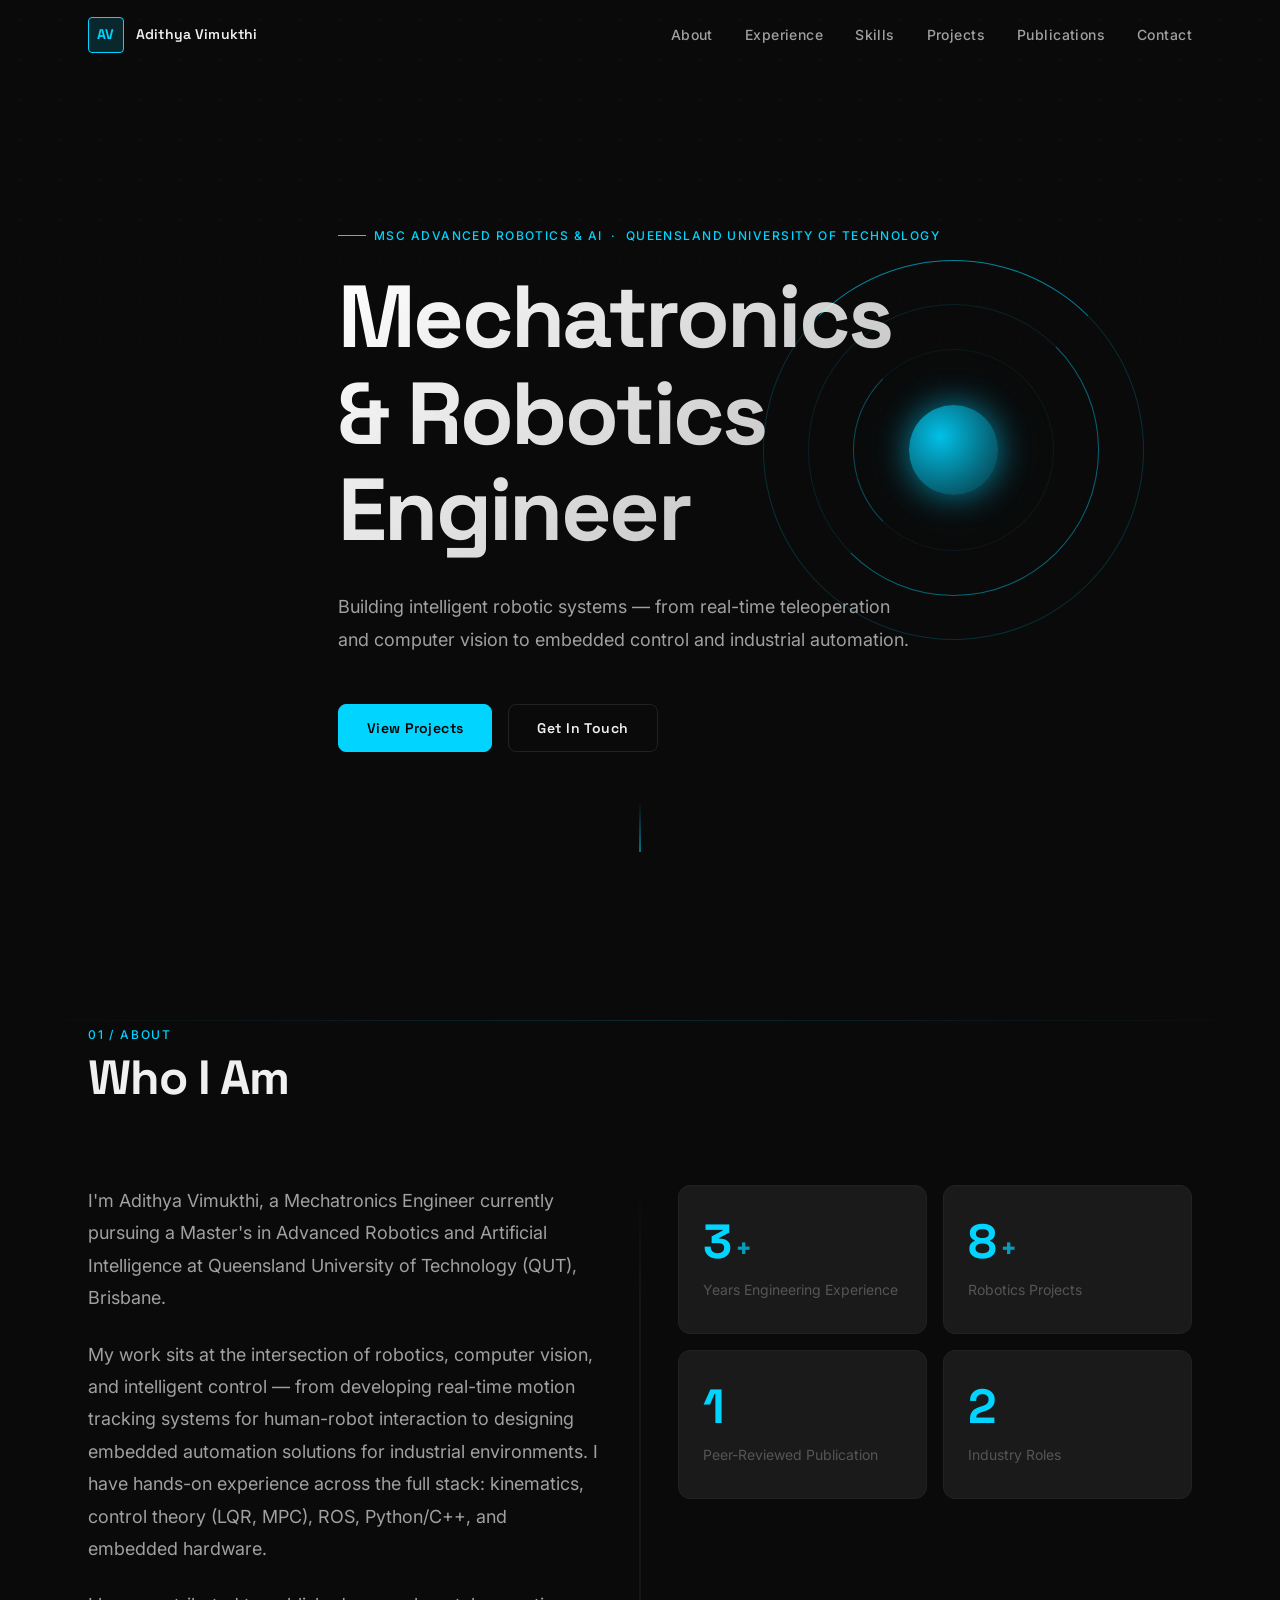
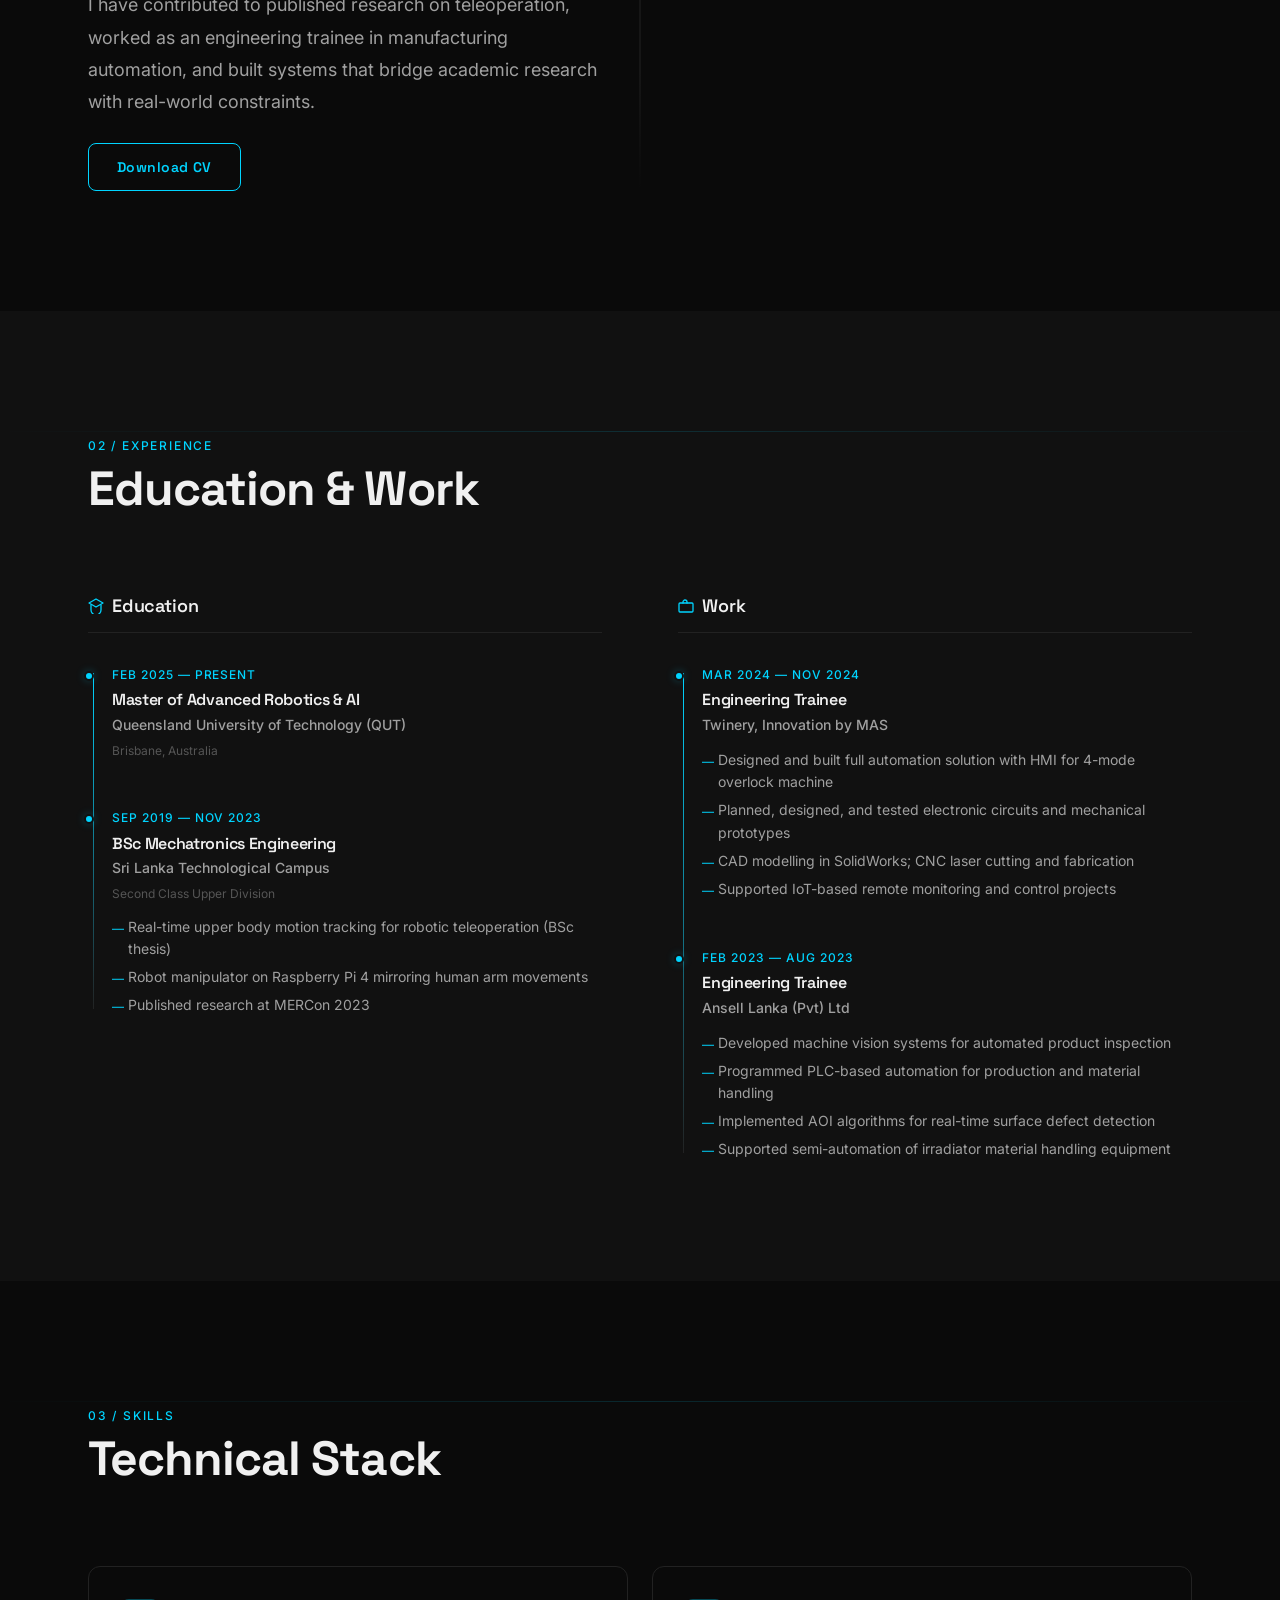
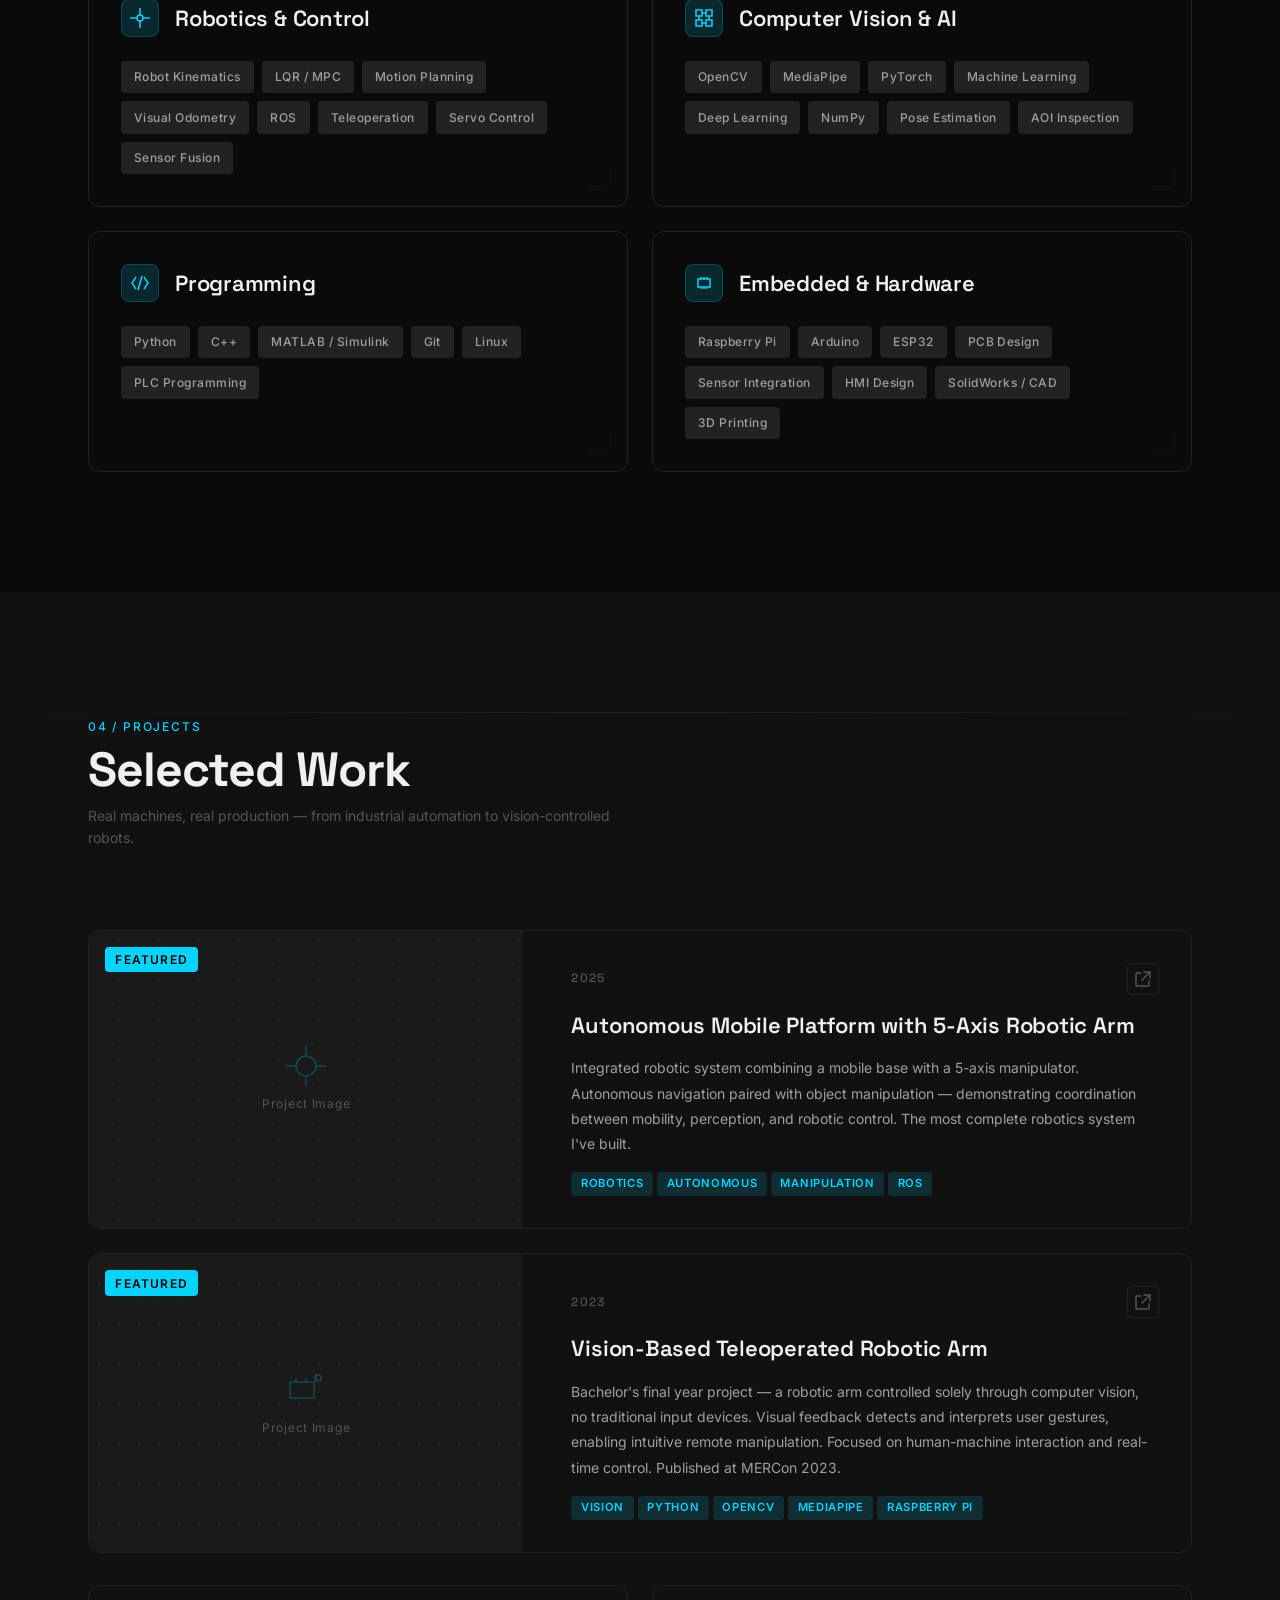
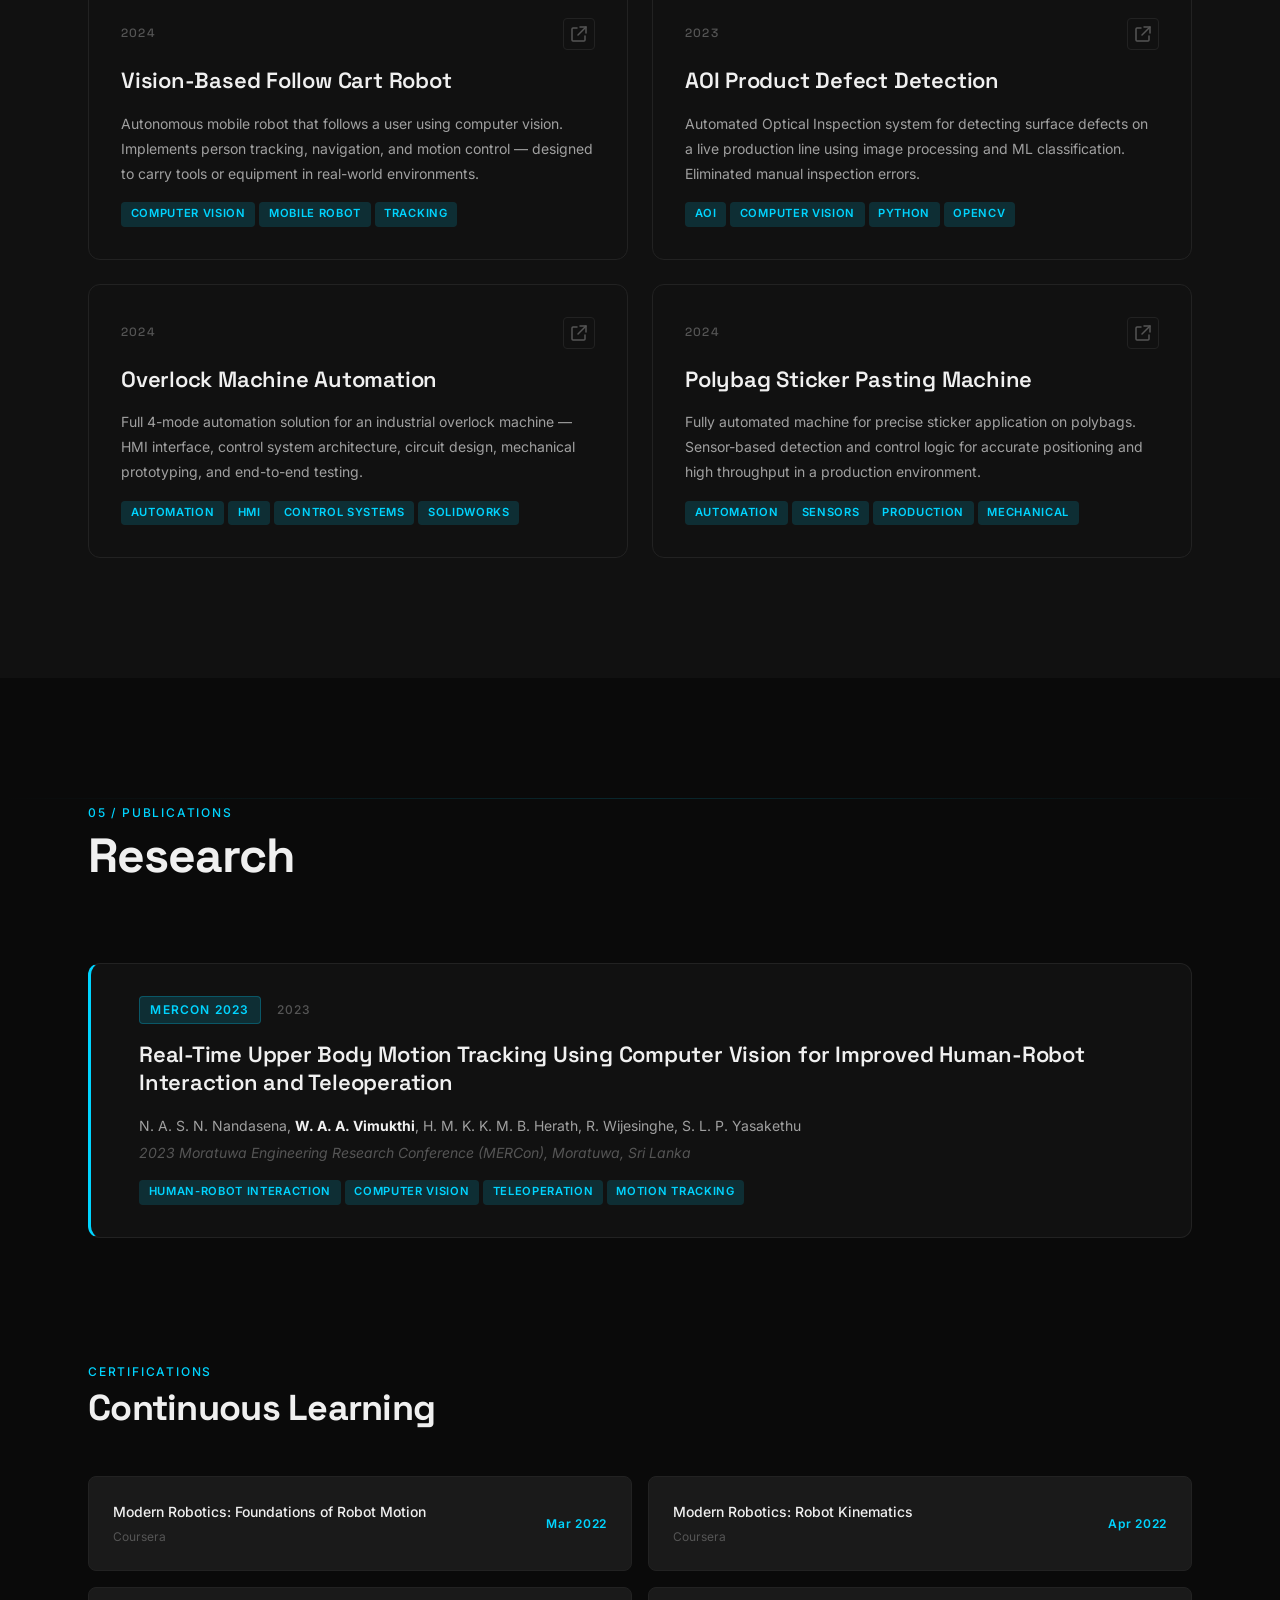
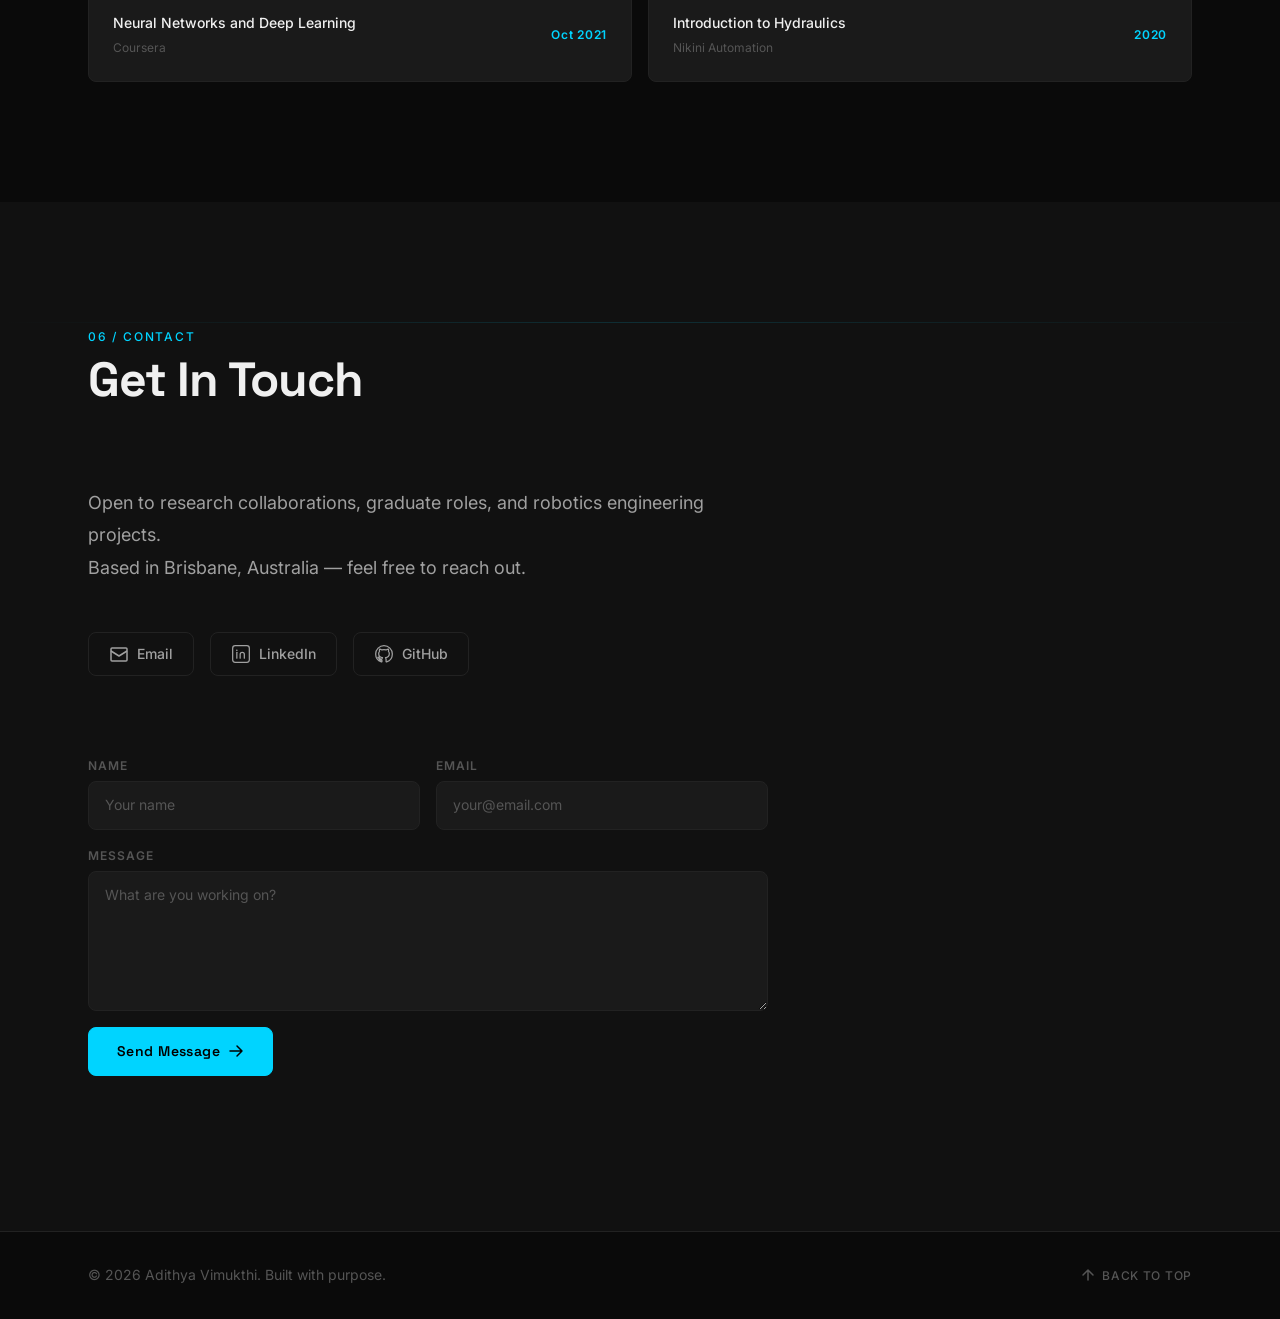
==== index.html @ c166c79a "Add files via upload" ====
<!DOCTYPE html>
<html lang="en">
<head>
  <meta charset="UTF-8" />
  <meta name="viewport" content="width=device-width, initial-scale=1.0" />
  <title>Adithya Vimukthi — Robotics & AI Engineer</title>
  <meta name="description" content="Adithya Vimukthi — Mechatronics Engineer and Master's student in Advanced Robotics & AI at QUT. Specialising in robot control, computer vision, and intelligent automation." />

  <link rel="preconnect" href="https://fonts.googleapis.com" />
  <link rel="preconnect" href="https://fonts.gstatic.com" crossorigin />
  <link href="https://fonts.googleapis.com/css2?family=Space+Grotesk:wght@300;400;500;600;700&family=Inter:wght@300;400;500;600&display=swap" rel="stylesheet" />

  <link rel="stylesheet" href="style.css" />
</head>
<body>

  <!-- ===================== NAVIGATION ===================== -->
  <nav class="nav" id="navbar" role="navigation" aria-label="Main navigation">
    <div class="nav__inner container">
      <a href="#hero" class="nav__logo" aria-label="Adithya Vimukthi — home">
        <span class="nav__logo-mark">AV</span>
        <span class="nav__logo-name">Adithya Vimukthi</span>
      </a>

      <ul class="nav__links" role="list">
        <li><a href="#about"        class="nav__link">About</a></li>
        <li><a href="#experience"   class="nav__link">Experience</a></li>
        <li><a href="#skills"       class="nav__link">Skills</a></li>
        <li><a href="#projects"     class="nav__link">Projects</a></li>
        <li><a href="#publications" class="nav__link">Publications</a></li>
        <li><a href="#contact"      class="nav__link">Contact</a></li>
      </ul>

      <button class="nav__hamburger" id="hamburger" aria-label="Toggle navigation menu" aria-expanded="false" aria-controls="mobile-menu">
        <span class="nav__hamburger-bar"></span>
        <span class="nav__hamburger-bar"></span>
        <span class="nav__hamburger-bar"></span>
      </button>
    </div>

    <div class="nav__mobile" id="mobile-menu" aria-hidden="true">
      <ul class="nav__mobile-links" role="list">
        <li><a href="#about"        class="nav__mobile-link" data-mobile-link>About</a></li>
        <li><a href="#experience"   class="nav__mobile-link" data-mobile-link>Experience</a></li>
        <li><a href="#skills"       class="nav__mobile-link" data-mobile-link>Skills</a></li>
        <li><a href="#projects"     class="nav__mobile-link" data-mobile-link>Projects</a></li>
        <li><a href="#publications" class="nav__mobile-link" data-mobile-link>Publications</a></li>
        <li><a href="#contact"      class="nav__mobile-link" data-mobile-link>Contact</a></li>
      </ul>
    </div>
  </nav>

  <!-- ===================== HERO ===================== -->
  <section class="hero" id="hero" aria-label="Introduction">
    <div class="hero__grid" aria-hidden="true"></div>

    <div class="hero__orb-wrapper" aria-hidden="true">
      <div class="hero__orb">
        <div class="hero__orb-ring hero__orb-ring--1"></div>
        <div class="hero__orb-ring hero__orb-ring--2"></div>
        <div class="hero__orb-ring hero__orb-ring--3"></div>
        <div class="hero__orb-core"></div>
      </div>
    </div>

    <div class="hero__content container">
      <p class="hero__eyebrow reveal">MSc Advanced Robotics &amp; AI &nbsp;·&nbsp; Queensland University of Technology</p>
      <h1 class="hero__heading reveal">
        Mechatronics<br />&amp; Robotics<br />Engineer
      </h1>
      <p class="hero__tagline reveal">
        Building intelligent robotic systems — from real-time teleoperation<br class="break-lg" />
        and computer vision to embedded control and industrial automation.
      </p>
      <div class="hero__ctas reveal">
        <a href="#projects" class="btn btn--primary">View Projects</a>
        <a href="#contact"  class="btn btn--ghost">Get In Touch</a>
      </div>
    </div>

    <div class="hero__scroll-hint" aria-hidden="true">
      <span class="hero__scroll-line"></span>
    </div>
  </section>

  <!-- ===================== ABOUT ===================== -->
  <section class="about section" id="about" aria-label="About Adithya Vimukthi">
    <div class="container">
      <div class="section__header reveal">
        <span class="section__label">01 / About</span>
        <h2 class="section__title">Who I Am</h2>
      </div>

      <div class="about__grid">
        <div class="about__bio reveal">
          <p>
            I'm Adithya Vimukthi, a Mechatronics Engineer currently pursuing a Master's in Advanced
            Robotics and Artificial Intelligence at Queensland University of Technology (QUT), Brisbane.
          </p>
          <p>
            My work sits at the intersection of robotics, computer vision, and intelligent control — from
            developing real-time motion tracking systems for human-robot interaction to designing embedded
            automation solutions for industrial environments. I have hands-on experience across the full
            stack: kinematics, control theory (LQR, MPC), ROS, Python/C++, and embedded hardware.
          </p>
          <p>
            I have contributed to published research on teleoperation, worked as an engineering trainee
            in manufacturing automation, and built systems that bridge academic research with real-world
            constraints.
          </p>
          <a href="Adithya Resume.pdf" class="btn btn--outline" style="margin-top:1.5rem;" download>Download CV</a>
        </div>

        <div class="about__stats reveal">
          <div class="stat-card">
            <span class="stat-card__number" data-count="3">3</span>
            <span class="stat-card__unit">+</span>
            <p class="stat-card__label">Years Engineering Experience</p>
          </div>
          <div class="stat-card">
            <span class="stat-card__number" data-count="8">8</span>
            <span class="stat-card__unit">+</span>
            <p class="stat-card__label">Robotics Projects</p>
          </div>
          <div class="stat-card">
            <span class="stat-card__number" data-count="1">1</span>
            <span class="stat-card__unit"></span>
            <p class="stat-card__label">Peer-Reviewed Publication</p>
          </div>
          <div class="stat-card">
            <span class="stat-card__number" data-count="2">2</span>
            <span class="stat-card__unit"></span>
            <p class="stat-card__label">Industry Roles</p>
          </div>
        </div>
      </div>
    </div>
  </section>

  <!-- ===================== EXPERIENCE ===================== -->
  <section class="experience section section--alt" id="experience" aria-label="Experience and Education">
    <div class="container">
      <div class="section__header reveal">
        <span class="section__label">02 / Experience</span>
        <h2 class="section__title">Education &amp; Work</h2>
      </div>

      <div class="experience__columns">

        <!-- Education -->
        <div class="exp-column reveal">
          <h3 class="exp-column__title">
            <svg width="16" height="16" viewBox="0 0 16 16" fill="none" aria-hidden="true">
              <path d="M8 1L1 5l7 4 7-4-7-4z" stroke="var(--accent)" stroke-width="1.3" stroke-linejoin="round"/>
              <path d="M3 7v5a5 5 0 0010 0V7" stroke="var(--accent)" stroke-width="1.3" stroke-linecap="round"/>
            </svg>
            Education
          </h3>
          <div class="exp-timeline">

            <div class="exp-item">
              <div class="exp-item__dot"></div>
              <div class="exp-item__content">
                <span class="exp-item__date">Feb 2025 — Present</span>
                <h4 class="exp-item__role">Master of Advanced Robotics &amp; AI</h4>
                <p class="exp-item__org">Queensland University of Technology (QUT)</p>
                <p class="exp-item__location">Brisbane, Australia</p>
              </div>
            </div>

            <div class="exp-item">
              <div class="exp-item__dot"></div>
              <div class="exp-item__content">
                <span class="exp-item__date">Sep 2019 — Nov 2023</span>
                <h4 class="exp-item__role">BSc Mechatronics Engineering</h4>
                <p class="exp-item__org">Sri Lanka Technological Campus</p>
                <p class="exp-item__location">Second Class Upper Division</p>
                <ul class="exp-item__bullets">
                  <li>Real-time upper body motion tracking for robotic teleoperation (BSc thesis)</li>
                  <li>Robot manipulator on Raspberry Pi 4 mirroring human arm movements</li>
                  <li>Published research at MERCon 2023</li>
                </ul>
              </div>
            </div>

          </div>
        </div>

        <!-- Work -->
        <div class="exp-column reveal">
          <h3 class="exp-column__title">
            <svg width="16" height="16" viewBox="0 0 16 16" fill="none" aria-hidden="true">
              <rect x="1" y="5" width="14" height="9" rx="1" stroke="var(--accent)" stroke-width="1.3"/>
              <path d="M5 5V4a2 2 0 014 0v1" stroke="var(--accent)" stroke-width="1.3" stroke-linecap="round"/>
            </svg>
            Work
          </h3>
          <div class="exp-timeline">

            <div class="exp-item">
              <div class="exp-item__dot"></div>
              <div class="exp-item__content">
                <span class="exp-item__date">Mar 2024 — Nov 2024</span>
                <h4 class="exp-item__role">Engineering Trainee</h4>
                <p class="exp-item__org">Twinery, Innovation by MAS</p>
                <ul class="exp-item__bullets">
                  <li>Designed and built full automation solution with HMI for 4-mode overlock machine</li>
                  <li>Planned, designed, and tested electronic circuits and mechanical prototypes</li>
                  <li>CAD modelling in SolidWorks; CNC laser cutting and fabrication</li>
                  <li>Supported IoT-based remote monitoring and control projects</li>
                </ul>
              </div>
            </div>

            <div class="exp-item">
              <div class="exp-item__dot"></div>
              <div class="exp-item__content">
                <span class="exp-item__date">Feb 2023 — Aug 2023</span>
                <h4 class="exp-item__role">Engineering Trainee</h4>
                <p class="exp-item__org">Ansell Lanka (Pvt) Ltd</p>
                <ul class="exp-item__bullets">
                  <li>Developed machine vision systems for automated product inspection</li>
                  <li>Programmed PLC-based automation for production and material handling</li>
                  <li>Implemented AOI algorithms for real-time surface defect detection</li>
                  <li>Supported semi-automation of irradiator material handling equipment</li>
                </ul>
              </div>
            </div>

          </div>
        </div>

      </div>
    </div>
  </section>

  <!-- ===================== SKILLS ===================== -->
  <section class="skills section" id="skills" aria-label="Skills">
    <div class="container">
      <div class="section__header reveal">
        <span class="section__label">03 / Skills</span>
        <h2 class="section__title">Technical Stack</h2>
      </div>

      <div class="skills__grid">

        <!-- Robotics & Control -->
        <div class="skill-category reveal">
          <div class="skill-category__header">
            <span class="skill-category__icon" aria-hidden="true">
              <svg width="20" height="20" viewBox="0 0 20 20" fill="none" aria-hidden="true">
                <circle cx="10" cy="10" r="3" stroke="var(--accent)" stroke-width="1.5"/>
                <line x1="10" y1="0" x2="10" y2="7" stroke="var(--accent)" stroke-width="1.5"/>
                <line x1="10" y1="13" x2="10" y2="20" stroke="var(--accent)" stroke-width="1.5"/>
                <line x1="0" y1="10" x2="7" y2="10" stroke="var(--accent)" stroke-width="1.5"/>
                <line x1="13" y1="10" x2="20" y2="10" stroke="var(--accent)" stroke-width="1.5"/>
              </svg>
            </span>
            <h3 class="skill-category__title">Robotics &amp; Control</h3>
          </div>
          <ul class="skill-tags" role="list">
            <li class="skill-tag">Robot Kinematics</li>
            <li class="skill-tag">LQR / MPC</li>
            <li class="skill-tag">Motion Planning</li>
            <li class="skill-tag">Visual Odometry</li>
            <li class="skill-tag">ROS</li>
            <li class="skill-tag">Teleoperation</li>
            <li class="skill-tag">Servo Control</li>
            <li class="skill-tag">Sensor Fusion</li>
          </ul>
        </div>

        <!-- Computer Vision & AI -->
        <div class="skill-category reveal">
          <div class="skill-category__header">
            <span class="skill-category__icon" aria-hidden="true">
              <svg width="20" height="20" viewBox="0 0 20 20" fill="none" aria-hidden="true">
                <rect x="2" y="2" width="6" height="6" stroke="var(--accent)" stroke-width="1.5"/>
                <rect x="12" y="2" width="6" height="6" stroke="var(--accent)" stroke-width="1.5"/>
                <rect x="2" y="12" width="6" height="6" stroke="var(--accent)" stroke-width="1.5"/>
                <rect x="12" y="12" width="6" height="6" stroke="var(--accent)" stroke-width="1.5"/>
                <line x1="8" y1="5" x2="12" y2="5" stroke="var(--accent)" stroke-width="1.5"/>
                <line x1="5" y1="8" x2="5" y2="12" stroke="var(--accent)" stroke-width="1.5"/>
                <line x1="15" y1="8" x2="15" y2="12" stroke="var(--accent)" stroke-width="1.5"/>
                <line x1="8" y1="15" x2="12" y2="15" stroke="var(--accent)" stroke-width="1.5"/>
              </svg>
            </span>
            <h3 class="skill-category__title">Computer Vision &amp; AI</h3>
          </div>
          <ul class="skill-tags" role="list">
            <li class="skill-tag">OpenCV</li>
            <li class="skill-tag">MediaPipe</li>
            <li class="skill-tag">PyTorch</li>
            <li class="skill-tag">Machine Learning</li>
            <li class="skill-tag">Deep Learning</li>
            <li class="skill-tag">NumPy</li>
            <li class="skill-tag">Pose Estimation</li>
            <li class="skill-tag">AOI Inspection</li>
          </ul>
        </div>

        <!-- Programming -->
        <div class="skill-category reveal">
          <div class="skill-category__header">
            <span class="skill-category__icon" aria-hidden="true">
              <svg width="20" height="20" viewBox="0 0 20 20" fill="none" aria-hidden="true">
                <polyline points="6,4 2,10 6,16" stroke="var(--accent)" stroke-width="1.5" fill="none"/>
                <polyline points="14,4 18,10 14,16" stroke="var(--accent)" stroke-width="1.5" fill="none"/>
                <line x1="12" y1="3" x2="8" y2="17" stroke="var(--accent)" stroke-width="1.5"/>
              </svg>
            </span>
            <h3 class="skill-category__title">Programming</h3>
          </div>
          <ul class="skill-tags" role="list">
            <li class="skill-tag">Python</li>
            <li class="skill-tag">C++</li>
            <li class="skill-tag">MATLAB / Simulink</li>
            <li class="skill-tag">Git</li>
            <li class="skill-tag">Linux</li>
            <li class="skill-tag">PLC Programming</li>
          </ul>
        </div>

        <!-- Embedded & Hardware -->
        <div class="skill-category reveal">
          <div class="skill-category__header">
            <span class="skill-category__icon" aria-hidden="true">
              <svg width="20" height="20" viewBox="0 0 20 20" fill="none" aria-hidden="true">
                <rect x="4" y="6" width="12" height="8" stroke="var(--accent)" stroke-width="1.5"/>
                <line x1="7" y1="6" x2="7" y2="4" stroke="var(--accent)" stroke-width="1.5"/>
                <line x1="10" y1="6" x2="10" y2="4" stroke="var(--accent)" stroke-width="1.5"/>
                <line x1="13" y1="6" x2="13" y2="4" stroke="var(--accent)" stroke-width="1.5"/>
                <line x1="7" y1="14" x2="7" y2="16" stroke="var(--accent)" stroke-width="1.5"/>
                <line x1="10" y1="14" x2="10" y2="16" stroke="var(--accent)" stroke-width="1.5"/>
                <line x1="13" y1="14" x2="13" y2="16" stroke="var(--accent)" stroke-width="1.5"/>
              </svg>
            </span>
            <h3 class="skill-category__title">Embedded &amp; Hardware</h3>
          </div>
          <ul class="skill-tags" role="list">
            <li class="skill-tag">Raspberry Pi</li>
            <li class="skill-tag">Arduino</li>
            <li class="skill-tag">ESP32</li>
            <li class="skill-tag">PCB Design</li>
            <li class="skill-tag">Sensor Integration</li>
            <li class="skill-tag">HMI Design</li>
            <li class="skill-tag">SolidWorks / CAD</li>
            <li class="skill-tag">3D Printing</li>
          </ul>
        </div>

      </div>
    </div>
  </section>

  <!-- ===================== PROJECTS ===================== -->
  <section class="projects section section--alt" id="projects" aria-label="Projects">
    <div class="container">
      <div class="section__header reveal">
        <span class="section__label">04 / Projects</span>
        <h2 class="section__title">Selected Work</h2>
        <p class="section__sub">Real machines, real production — from industrial automation to vision-controlled robots.</p>
      </div>

      <!-- Featured Projects -->
      <div class="projects__featured">

        <!-- Featured 1 -->
        <article class="project-card project-card--featured reveal" tabindex="0">
          <div class="project-card__image">
            <div class="project-card__placeholder">
              <span class="project-card__badge">Featured</span>
              <svg width="40" height="40" viewBox="0 0 40 40" fill="none" aria-hidden="true" opacity="0.25">
                <circle cx="20" cy="20" r="10" stroke="var(--accent)" stroke-width="1.5"/>
                <line x1="20" y1="0" x2="20" y2="10" stroke="var(--accent)" stroke-width="1.5"/>
                <line x1="20" y1="30" x2="20" y2="40" stroke="var(--accent)" stroke-width="1.5"/>
                <line x1="0" y1="20" x2="10" y2="20" stroke="var(--accent)" stroke-width="1.5"/>
                <line x1="30" y1="20" x2="40" y2="20" stroke="var(--accent)" stroke-width="1.5"/>
              </svg>
              <span class="project-card__img-label">Project Image</span>
            </div>
          </div>
          <div class="project-card__body">
            <div class="project-card__top">
              <span class="project-card__year">2025</span>
              <a href="#" class="project-card__link-icon" aria-label="View project" target="_blank" rel="noopener noreferrer">
                <svg width="18" height="18" viewBox="0 0 18 18" fill="none" aria-hidden="true">
                  <path d="M7 3H3a1 1 0 00-1 1v11a1 1 0 001 1h11a1 1 0 001-1v-4" stroke="currentColor" stroke-width="1.5" stroke-linecap="round"/>
                  <path d="M10 2h6v6" stroke="currentColor" stroke-width="1.5" stroke-linecap="round" stroke-linejoin="round"/>
                  <line x1="16" y1="2" x2="8" y2="10" stroke="currentColor" stroke-width="1.5" stroke-linecap="round"/>
                </svg>
              </a>
            </div>
            <h3 class="project-card__title">Autonomous Mobile Platform with 5-Axis Robotic Arm</h3>
            <p class="project-card__desc">
              Integrated robotic system combining a mobile base with a 5-axis manipulator. Autonomous navigation paired with object manipulation — demonstrating coordination between mobility, perception, and robotic control. The most complete robotics system I've built.
            </p>
            <ul class="project-card__tags" role="list" aria-label="Technologies used">
              <li>Robotics</li><li>Autonomous</li><li>Manipulation</li><li>ROS</li>
            </ul>
          </div>
        </article>

        <!-- Featured 2 -->
        <article class="project-card project-card--featured reveal" tabindex="0">
          <div class="project-card__image">
            <div class="project-card__placeholder">
              <span class="project-card__badge">Featured</span>
              <svg width="40" height="40" viewBox="0 0 40 40" fill="none" aria-hidden="true" opacity="0.25">
                <rect x="4" y="12" width="24" height="16" stroke="var(--accent)" stroke-width="1.5"/>
                <line x1="10" y1="12" x2="10" y2="8" stroke="var(--accent)" stroke-width="1.5"/>
                <line x1="20" y1="12" x2="20" y2="8" stroke="var(--accent)" stroke-width="1.5"/>
                <line x1="30" y1="12" x2="30" y2="4" stroke="var(--accent)" stroke-width="1.5"/>
                <circle cx="32" cy="8" r="3" stroke="var(--accent)" stroke-width="1.5"/>
              </svg>
              <span class="project-card__img-label">Project Image</span>
            </div>
          </div>
          <div class="project-card__body">
            <div class="project-card__top">
              <span class="project-card__year">2023</span>
              <a href="#" class="project-card__link-icon" aria-label="View project" target="_blank" rel="noopener noreferrer">
                <svg width="18" height="18" viewBox="0 0 18 18" fill="none" aria-hidden="true">
                  <path d="M7 3H3a1 1 0 00-1 1v11a1 1 0 001 1h11a1 1 0 001-1v-4" stroke="currentColor" stroke-width="1.5" stroke-linecap="round"/>
                  <path d="M10 2h6v6" stroke="currentColor" stroke-width="1.5" stroke-linecap="round" stroke-linejoin="round"/>
                  <line x1="16" y1="2" x2="8" y2="10" stroke="currentColor" stroke-width="1.5" stroke-linecap="round"/>
                </svg>
              </a>
            </div>
            <h3 class="project-card__title">Vision-Based Teleoperated Robotic Arm</h3>
            <p class="project-card__desc">
              Bachelor's final year project — a robotic arm controlled solely through computer vision, no traditional input devices. Visual feedback detects and interprets user gestures, enabling intuitive remote manipulation. Focused on human-machine interaction and real-time control. Published at MERCon 2023.
            </p>
            <ul class="project-card__tags" role="list" aria-label="Technologies used">
              <li>Vision</li><li>Python</li><li>OpenCV</li><li>MediaPipe</li><li>Raspberry Pi</li>
            </ul>
          </div>
        </article>

      </div>

      <!-- Regular Projects Grid -->
      <div class="projects__grid projects__grid--4">

        <!-- Project 3 -->
        <article class="project-card reveal" tabindex="0">
          <div class="project-card__top">
            <span class="project-card__year">2024</span>
            <a href="#" class="project-card__link-icon" aria-label="View project" target="_blank" rel="noopener noreferrer">
              <svg width="18" height="18" viewBox="0 0 18 18" fill="none" aria-hidden="true">
                <path d="M7 3H3a1 1 0 00-1 1v11a1 1 0 001 1h11a1 1 0 001-1v-4" stroke="currentColor" stroke-width="1.5" stroke-linecap="round"/>
                <path d="M10 2h6v6" stroke="currentColor" stroke-width="1.5" stroke-linecap="round" stroke-linejoin="round"/>
                <line x1="16" y1="2" x2="8" y2="10" stroke="currentColor" stroke-width="1.5" stroke-linecap="round"/>
              </svg>
            </a>
          </div>
          <h3 class="project-card__title">Vision-Based Follow Cart Robot</h3>
          <p class="project-card__desc">
            Autonomous mobile robot that follows a user using computer vision. Implements person tracking, navigation, and motion control — designed to carry tools or equipment in real-world environments.
          </p>
          <ul class="project-card__tags" role="list" aria-label="Technologies used">
            <li>Computer Vision</li><li>Mobile Robot</li><li>Tracking</li>
          </ul>
        </article>

        <!-- Project 4 -->
        <article class="project-card reveal" tabindex="0">
          <div class="project-card__top">
            <span class="project-card__year">2023</span>
            <a href="#" class="project-card__link-icon" aria-label="View project" target="_blank" rel="noopener noreferrer">
              <svg width="18" height="18" viewBox="0 0 18 18" fill="none" aria-hidden="true">
                <path d="M7 3H3a1 1 0 00-1 1v11a1 1 0 001 1h11a1 1 0 001-1v-4" stroke="currentColor" stroke-width="1.5" stroke-linecap="round"/>
                <path d="M10 2h6v6" stroke="currentColor" stroke-width="1.5" stroke-linecap="round" stroke-linejoin="round"/>
                <line x1="16" y1="2" x2="8" y2="10" stroke="currentColor" stroke-width="1.5" stroke-linecap="round"/>
              </svg>
            </a>
          </div>
          <h3 class="project-card__title">AOI Product Defect Detection</h3>
          <p class="project-card__desc">
            Automated Optical Inspection system for detecting surface defects on a live production line using image processing and ML classification. Eliminated manual inspection errors.
          </p>
          <ul class="project-card__tags" role="list" aria-label="Technologies used">
            <li>AOI</li><li>Computer Vision</li><li>Python</li><li>OpenCV</li>
          </ul>
        </article>

        <!-- Project 5 -->
        <article class="project-card reveal" tabindex="0">
          <div class="project-card__top">
            <span class="project-card__year">2024</span>
            <a href="#" class="project-card__link-icon" aria-label="View project" target="_blank" rel="noopener noreferrer">
              <svg width="18" height="18" viewBox="0 0 18 18" fill="none" aria-hidden="true">
                <path d="M7 3H3a1 1 0 00-1 1v11a1 1 0 001 1h11a1 1 0 001-1v-4" stroke="currentColor" stroke-width="1.5" stroke-linecap="round"/>
                <path d="M10 2h6v6" stroke="currentColor" stroke-width="1.5" stroke-linecap="round" stroke-linejoin="round"/>
                <line x1="16" y1="2" x2="8" y2="10" stroke="currentColor" stroke-width="1.5" stroke-linecap="round"/>
              </svg>
            </a>
          </div>
          <h3 class="project-card__title">Overlock Machine Automation</h3>
          <p class="project-card__desc">
            Full 4-mode automation solution for an industrial overlock machine — HMI interface, control system architecture, circuit design, mechanical prototyping, and end-to-end testing.
          </p>
          <ul class="project-card__tags" role="list" aria-label="Technologies used">
            <li>Automation</li><li>HMI</li><li>Control Systems</li><li>SolidWorks</li>
          </ul>
        </article>

        <!-- Project 6 -->
        <article class="project-card reveal" tabindex="0">
          <div class="project-card__top">
            <span class="project-card__year">2024</span>
            <a href="#" class="project-card__link-icon" aria-label="View project" target="_blank" rel="noopener noreferrer">
              <svg width="18" height="18" viewBox="0 0 18 18" fill="none" aria-hidden="true">
                <path d="M7 3H3a1 1 0 00-1 1v11a1 1 0 001 1h11a1 1 0 001-1v-4" stroke="currentColor" stroke-width="1.5" stroke-linecap="round"/>
                <path d="M10 2h6v6" stroke="currentColor" stroke-width="1.5" stroke-linecap="round" stroke-linejoin="round"/>
                <line x1="16" y1="2" x2="8" y2="10" stroke="currentColor" stroke-width="1.5" stroke-linecap="round"/>
              </svg>
            </a>
          </div>
          <h3 class="project-card__title">Polybag Sticker Pasting Machine</h3>
          <p class="project-card__desc">
            Fully automated machine for precise sticker application on polybags. Sensor-based detection and control logic for accurate positioning and high throughput in a production environment.
          </p>
          <ul class="project-card__tags" role="list" aria-label="Technologies used">
            <li>Automation</li><li>Sensors</li><li>Production</li><li>Mechanical</li>
          </ul>
        </article>

      </div>
    </div>
  </section>

  <!-- ===================== PUBLICATIONS ===================== -->
  <section class="publications section" id="publications" aria-label="Publications and Certifications">
    <div class="container">

      <div class="section__header reveal">
        <span class="section__label">05 / Publications</span>
        <h2 class="section__title">Research</h2>
      </div>

      <div class="publications__list">
        <article class="pub-card reveal">
          <div class="pub-card__meta">
            <span class="pub-card__venue">MERCon 2023</span>
            <span class="pub-card__year">2023</span>
          </div>
          <h3 class="pub-card__title">
            Real-Time Upper Body Motion Tracking Using Computer Vision for Improved Human-Robot Interaction and Teleoperation
          </h3>
          <p class="pub-card__authors">
            N. A. S. N. Nandasena,&nbsp;<strong>W. A. A. Vimukthi</strong>,&nbsp;H. M. K. K. M. B. Herath,&nbsp;R. Wijesinghe,&nbsp;S. L. P. Yasakethu
          </p>
          <p class="pub-card__conf">
            2023 Moratuwa Engineering Research Conference (MERCon), Moratuwa, Sri Lanka
          </p>
          <ul class="pub-card__tags" role="list">
            <li>Human-Robot Interaction</li>
            <li>Computer Vision</li>
            <li>Teleoperation</li>
            <li>Motion Tracking</li>
          </ul>
        </article>
      </div>

      <!-- Certifications -->
      <div class="section__header reveal" style="margin-top:var(--space-4xl);margin-bottom:var(--space-2xl);">
        <span class="section__label">Certifications</span>
        <h3 class="section__title" style="font-size:clamp(var(--fs-xl),3vw,var(--fs-2xl));">Continuous Learning</h3>
      </div>

      <div class="certs__grid reveal">
        <div class="cert-item">
          <span class="cert-item__name">Modern Robotics: Foundations of Robot Motion</span>
          <span class="cert-item__org">Coursera</span>
          <span class="cert-item__date">Mar 2022</span>
        </div>
        <div class="cert-item">
          <span class="cert-item__name">Modern Robotics: Robot Kinematics</span>
          <span class="cert-item__org">Coursera</span>
          <span class="cert-item__date">Apr 2022</span>
        </div>
        <div class="cert-item">
          <span class="cert-item__name">Neural Networks and Deep Learning</span>
          <span class="cert-item__org">Coursera</span>
          <span class="cert-item__date">Oct 2021</span>
        </div>
        <div class="cert-item">
          <span class="cert-item__name">Introduction to Hydraulics</span>
          <span class="cert-item__org">Nikini Automation</span>
          <span class="cert-item__date">2020</span>
        </div>
      </div>

    </div>
  </section>

  <!-- ===================== CONTACT ===================== -->
  <section class="contact section section--alt" id="contact" aria-label="Contact">
    <div class="container">
      <div class="section__header reveal">
        <span class="section__label">06 / Contact</span>
        <h2 class="section__title">Get In Touch</h2>
      </div>

      <p class="contact__intro reveal">
        Open to research collaborations, graduate roles, and robotics engineering projects.<br class="break-lg" />
        Based in Brisbane, Australia — feel free to reach out.
      </p>

      <div class="contact__socials reveal" aria-label="Social links">
        <a href="mailto:adithyavimukthi23@gmail.com" class="social-link" aria-label="Email Adithya">
          <svg width="20" height="20" viewBox="0 0 20 20" fill="none" aria-hidden="true">
            <rect x="2" y="4" width="16" height="13" rx="1" stroke="currentColor" stroke-width="1.5"/>
            <path d="M2 7l8 5 8-5" stroke="currentColor" stroke-width="1.5" stroke-linejoin="round"/>
          </svg>
          <span>Email</span>
        </a>
        <a href="https://www.linkedin.com/in/adithyavimukthi-a99v12w23" class="social-link" aria-label="Adithya on LinkedIn" target="_blank" rel="noopener noreferrer">
          <svg width="20" height="20" viewBox="0 0 24 24" fill="none" aria-hidden="true">
            <rect x="2" y="2" width="20" height="20" rx="3" stroke="currentColor" stroke-width="1.5"/>
            <path d="M7 10v7" stroke="currentColor" stroke-width="1.5" stroke-linecap="round"/>
            <path d="M11 17v-4.5a2.5 2.5 0 015 0V17" stroke="currentColor" stroke-width="1.5" stroke-linecap="round" stroke-linejoin="round"/>
            <circle cx="7" cy="7.5" r="1" fill="currentColor"/>
          </svg>
          <span>LinkedIn</span>
        </a>
        <a href="https://github.com/" class="social-link" aria-label="Adithya on GitHub" target="_blank" rel="noopener noreferrer">
          <svg width="20" height="20" viewBox="0 0 24 24" fill="none" aria-hidden="true">
            <path d="M12 2C6.477 2 2 6.477 2 12c0 4.418 2.865 8.165 6.839 9.49.5.09.682-.218.682-.484 0-.237-.008-.866-.013-1.7-2.782.604-3.369-1.34-3.369-1.34-.454-1.157-1.11-1.465-1.11-1.465-.908-.62.069-.608.069-.608 1.003.07 1.531 1.03 1.531 1.03.892 1.529 2.341 1.088 2.91.832.092-.647.35-1.088.636-1.339-2.22-.253-4.555-1.11-4.555-4.943 0-1.091.39-1.984 1.03-2.682-.103-.254-.447-1.27.098-2.646 0 0 .84-.269 2.75 1.025A9.564 9.564 0 0112 6.836a9.56 9.56 0 012.504.337c1.909-1.294 2.747-1.025 2.747-1.025.547 1.376.203 2.392.1 2.646.64.698 1.028 1.59 1.028 2.682 0 3.842-2.337 4.687-4.565 4.935.359.308.678.917.678 1.848 0 1.335-.012 2.41-.012 2.737 0 .269.18.579.688.481C19.138 20.16 22 16.416 22 12c0-5.523-4.477-10-10-10z" stroke="currentColor" stroke-width="1.5" stroke-linecap="round" stroke-linejoin="round"/>
          </svg>
          <span>GitHub</span>
        </a>
      </div>

      <form class="contact-form reveal" id="contactForm" novalidate aria-label="Contact form">
        <div class="contact-form__row">
          <div class="form-group">
            <label for="name" class="form-label">Name</label>
            <input type="text" id="name" name="name" class="form-input" placeholder="Your name" required autocomplete="name" />
          </div>
          <div class="form-group">
            <label for="email" class="form-label">Email</label>
            <input type="email" id="email" name="email" class="form-input" placeholder="your@email.com" required autocomplete="email" />
          </div>
        </div>
        <div class="form-group">
          <label for="message" class="form-label">Message</label>
          <textarea id="message" name="message" class="form-input form-input--textarea" rows="5" placeholder="What are you working on?" required></textarea>
        </div>
        <button type="submit" class="btn btn--primary" id="submitBtn">
          <span class="btn__text">Send Message</span>
          <svg class="btn__icon" width="16" height="16" viewBox="0 0 16 16" fill="none" aria-hidden="true">
            <path d="M2 8h12M9 3l5 5-5 5" stroke="currentColor" stroke-width="1.5" stroke-linecap="round" stroke-linejoin="round"/>
          </svg>
        </button>
        <p class="form-status" id="formStatus" role="status" aria-live="polite"></p>
      </form>

    </div>
  </section>

  <!-- ===================== FOOTER ===================== -->
  <footer class="footer" role="contentinfo">
    <div class="container">
      <div class="footer__inner">
        <p class="footer__copy">&copy; 2026 Adithya Vimukthi. Built with purpose.</p>
        <a href="#hero" class="footer__back-top" aria-label="Back to top">
          <svg width="16" height="16" viewBox="0 0 16 16" fill="none" aria-hidden="true">
            <path d="M8 13V3M3 8l5-5 5 5" stroke="currentColor" stroke-width="1.5" stroke-linecap="round" stroke-linejoin="round"/>
          </svg>
          <span>Back to top</span>
        </a>
      </div>
    </div>
  </footer>

  <script src="script.js"></script>
</body>
</html>
---- style.css ----
/* =============================================================
   ALEX CHEN — ROBOTICS & AI ENGINEER PORTFOLIO
   style.css

   Table of contents:
   1.  CSS Custom Properties (Design Tokens)
   2.  Reset & Base
   3.  Typography
   4.  Layout Utilities
   5.  Navigation
   6.  Hero Section
   7.  About Section
   8.  Skills Section
   9.  Projects Section
   10. Contact Section
   11. Footer
   12. Reveal Animations
   13. Responsive Overrides
   ============================================================= */


/* =============================================================
   1. CSS CUSTOM PROPERTIES (Design Tokens)
   CUSTOMIZATION: Tweak these variables to retheme the whole site.
   ============================================================= */
:root {
  /* --- Colors --- */
  --bg-base:       #0a0a0a;   /* deepest background */
  --bg-surface:    #111111;   /* card / nav background */
  --bg-raised:     #1a1a1a;   /* slightly elevated elements */
  --bg-subtle:     #222222;   /* borders, dividers */

  --accent:        #00d4ff;   /* electric cyan — primary accent */
  --accent-dim:    rgba(0, 212, 255, 0.15);
  --accent-glow:   rgba(0, 212, 255, 0.25);

  --text-primary:  #f0f0f0;
  --text-secondary:#a0a0a0;
  --text-muted:    #555555;

  /* --- Typography --- */
  /* CUSTOMIZATION: Swap font family here if you change the Google Fonts import */
  --font-display: 'Space Grotesk', sans-serif;
  --font-body:    'Inter', sans-serif;

  --fs-xs:    0.75rem;    /* 12px */
  --fs-sm:    0.875rem;   /* 14px */
  --fs-base:  1rem;       /* 16px */
  --fs-md:    1.125rem;   /* 18px */
  --fs-lg:    1.375rem;   /* 22px */
  --fs-xl:    1.75rem;    /* 28px */
  --fs-2xl:   2.25rem;    /* 36px */
  --fs-3xl:   3rem;       /* 48px */
  --fs-4xl:   4rem;       /* 64px */
  --fs-5xl:   5.5rem;     /* 88px */

  --fw-light:   300;
  --fw-regular: 400;
  --fw-medium:  500;
  --fw-semibold:600;
  --fw-bold:    700;

  --lh-tight:   1.1;
  --lh-snug:    1.3;
  --lh-normal:  1.6;
  --lh-relaxed: 1.8;

  /* --- Spacing --- */
  --space-xs:   0.25rem;
  --space-sm:   0.5rem;
  --space-md:   1rem;
  --space-lg:   1.5rem;
  --space-xl:   2rem;
  --space-2xl:  3rem;
  --space-3xl:  5rem;
  --space-4xl:  7.5rem;

  /* --- Layout --- */
  --container-max: 1200px;
  --container-pad: clamp(1.25rem, 5vw, 3rem);

  /* --- UI --- */
  --radius-sm:  4px;
  --radius-md:  8px;
  --radius-lg:  12px;
  --radius-xl:  20px;

  --border:     1px solid var(--bg-subtle);
  --border-accent: 1px solid var(--accent);

  --shadow-sm:  0 1px 3px rgba(0,0,0,0.5);
  --shadow-md:  0 4px 20px rgba(0,0,0,0.6);
  --shadow-glow: 0 0 30px var(--accent-glow);

  --transition-fast: 150ms ease;
  --transition-base: 250ms ease;
  --transition-slow: 400ms ease;

  /* --- Nav --- */
  --nav-height: 70px;
}


/* =============================================================
   2. RESET & BASE
   ============================================================= */
*, *::before, *::after {
  box-sizing: border-box;
  margin: 0;
  padding: 0;
}

html {
  scroll-behavior: smooth;
  -webkit-font-smoothing: antialiased;
  -moz-osx-font-smoothing: grayscale;
  text-size-adjust: 100%;
}

body {
  background-color: var(--bg-base);
  color: var(--text-primary);
  font-family: var(--font-body);
  font-size: var(--fs-base);
  line-height: var(--lh-normal);
  overflow-x: hidden;
}

img, video, svg {
  display: block;
  max-width: 100%;
}

a {
  color: inherit;
  text-decoration: none;
}

ul, ol {
  list-style: none;
}

button {
  cursor: pointer;
  background: none;
  border: none;
  font: inherit;
  color: inherit;
}

input, textarea, select {
  font: inherit;
  color: inherit;
}

/* Focus visible outline — accessibility */
:focus-visible {
  outline: 2px solid var(--accent);
  outline-offset: 3px;
  border-radius: var(--radius-sm);
}


/* =============================================================
   3. TYPOGRAPHY
   ============================================================= */
h1, h2, h3, h4, h5 {
  font-family: var(--font-display);
  font-weight: var(--fw-bold);
  line-height: var(--lh-tight);
  letter-spacing: -0.02em;
}

p {
  max-width: 65ch;
  color: var(--text-secondary);
}


/* =============================================================
   4. LAYOUT UTILITIES
   ============================================================= */
.container {
  width: 100%;
  max-width: var(--container-max);
  margin-inline: auto;
  padding-inline: var(--container-pad);
}

/* Generic section spacing */
.section {
  padding-block: var(--space-4xl);
}

/* Alternate section background for visual rhythm */
.section--alt {
  background-color: var(--bg-surface);
}

/* Section header shared styles */
.section__header {
  margin-bottom: var(--space-3xl);
}

.section__label {
  display: inline-block;
  font-family: var(--font-body);
  font-size: var(--fs-xs);
  font-weight: var(--fw-medium);
  letter-spacing: 0.15em;
  text-transform: uppercase;
  color: var(--accent);
  margin-bottom: var(--space-sm);
}

.section__title {
  font-size: clamp(var(--fs-2xl), 4vw, var(--fs-3xl));
  color: var(--text-primary);
}

/* Line break only on larger screens */
.break-lg { display: none; }
@media (min-width: 768px) { .break-lg { display: inline; } }

/* Buttons */
.btn {
  display: inline-flex;
  align-items: center;
  gap: var(--space-sm);
  padding: 0.75rem 1.75rem;
  font-family: var(--font-display);
  font-size: var(--fs-sm);
  font-weight: var(--fw-semibold);
  letter-spacing: 0.03em;
  border-radius: var(--radius-md);
  transition: all var(--transition-base);
  white-space: nowrap;
  position: relative;
  overflow: hidden;
}

/* Ripple shimmer on hover */
.btn::after {
  content: '';
  position: absolute;
  inset: 0;
  background: linear-gradient(135deg, transparent 40%, rgba(255,255,255,0.06) 50%, transparent 60%);
  transform: translateX(-100%);
  transition: transform 500ms ease;
}
.btn:hover::after { transform: translateX(100%); }

.btn--primary {
  background: var(--accent);
  color: #000;
  border: 1px solid var(--accent);
}
.btn--primary:hover {
  background: transparent;
  color: var(--accent);
  box-shadow: var(--shadow-glow);
}

.btn--ghost {
  background: transparent;
  color: var(--text-primary);
  border: var(--border);
}
.btn--ghost:hover {
  border-color: var(--accent);
  color: var(--accent);
}

.btn--outline {
  background: transparent;
  color: var(--accent);
  border: var(--border-accent);
}
.btn--outline:hover {
  background: var(--accent-dim);
}

.btn__icon { flex-shrink: 0; }


/* =============================================================
   5. NAVIGATION
   ============================================================= */
.nav {
  position: fixed;
  top: 0;
  left: 0;
  right: 0;
  z-index: 100;
  height: var(--nav-height);
  /* Transparent by default; JS adds .nav--scrolled */
  background: transparent;
  transition: background var(--transition-slow), backdrop-filter var(--transition-slow), border-color var(--transition-slow);
  border-bottom: 1px solid transparent;
}

/* JS adds this class when user scrolls */
.nav--scrolled {
  background: rgba(10, 10, 10, 0.92);
  backdrop-filter: blur(16px);
  -webkit-backdrop-filter: blur(16px);
  border-bottom-color: var(--bg-subtle);
}

.nav__inner {
  height: 100%;
  display: flex;
  align-items: center;
  justify-content: space-between;
}

/* Logo */
.nav__logo {
  display: flex;
  align-items: center;
  gap: 0.75rem;
  transition: opacity var(--transition-base);
}
.nav__logo:hover { opacity: 0.8; }

.nav__logo-mark {
  display: grid;
  place-items: center;
  width: 36px;
  height: 36px;
  background: var(--accent-dim);
  border: var(--border-accent);
  border-radius: var(--radius-sm);
  font-family: var(--font-display);
  font-weight: var(--fw-bold);
  font-size: var(--fs-sm);
  color: var(--accent);
  letter-spacing: 0.05em;
}

.nav__logo-name {
  font-family: var(--font-display);
  font-weight: var(--fw-semibold);
  font-size: var(--fs-sm);
  color: var(--text-primary);
  letter-spacing: 0.01em;
}

/* Desktop nav links */
.nav__links {
  display: flex;
  align-items: center;
  gap: var(--space-xl);
}

.nav__link {
  font-family: var(--font-body);
  font-size: var(--fs-sm);
  font-weight: var(--fw-medium);
  color: var(--text-secondary);
  letter-spacing: 0.03em;
  position: relative;
  transition: color var(--transition-base);
}
.nav__link::after {
  content: '';
  position: absolute;
  bottom: -4px;
  left: 0;
  width: 0;
  height: 1px;
  background: var(--accent);
  transition: width var(--transition-base);
}
.nav__link:hover { color: var(--accent); }
.nav__link:hover::after { width: 100%; }

/* Hamburger button (hidden on desktop) */
.nav__hamburger {
  display: none;
  flex-direction: column;
  justify-content: center;
  gap: 5px;
  width: 36px;
  height: 36px;
  padding: 6px;
}

.nav__hamburger-bar {
  display: block;
  width: 100%;
  height: 1.5px;
  background: var(--text-primary);
  border-radius: 2px;
  transition: transform var(--transition-base), opacity var(--transition-base);
  transform-origin: center;
}

/* Hamburger open state (JS adds .nav__hamburger--open) */
.nav__hamburger--open .nav__hamburger-bar:nth-child(1) {
  transform: translateY(6.5px) rotate(45deg);
}
.nav__hamburger--open .nav__hamburger-bar:nth-child(2) {
  opacity: 0;
  transform: scaleX(0);
}
.nav__hamburger--open .nav__hamburger-bar:nth-child(3) {
  transform: translateY(-6.5px) rotate(-45deg);
}

/* Mobile menu */
.nav__mobile {
  position: fixed;
  inset: 0;
  top: var(--nav-height);
  background: rgba(10, 10, 10, 0.97);
  backdrop-filter: blur(20px);
  -webkit-backdrop-filter: blur(20px);
  display: flex;
  align-items: center;
  justify-content: center;
  opacity: 0;
  pointer-events: none;
  transition: opacity var(--transition-slow);
}

.nav__mobile--open {
  opacity: 1;
  pointer-events: auto;
}

.nav__mobile-links {
  display: flex;
  flex-direction: column;
  align-items: center;
  gap: var(--space-2xl);
}

.nav__mobile-link {
  font-family: var(--font-display);
  font-size: var(--fs-2xl);
  font-weight: var(--fw-bold);
  color: var(--text-secondary);
  letter-spacing: -0.01em;
  transition: color var(--transition-base);
}
.nav__mobile-link:hover { color: var(--accent); }


/* =============================================================
   6. HERO SECTION
   ============================================================= */
.hero {
  position: relative;
  min-height: 100svh;
  display: flex;
  align-items: center;
  overflow: hidden;
  /* top padding to clear fixed nav */
  padding-top: var(--nav-height);
}

/* --- Background dot grid (CSS only) --- */
.hero__grid {
  position: absolute;
  inset: 0;
  /* Creates a dot grid using radial-gradient */
  background-image: radial-gradient(circle, rgba(255,255,255,0.06) 1px, transparent 1px);
  background-size: 40px 40px;
  /* Fade the grid at the bottom so content pops */
  -webkit-mask-image: linear-gradient(to bottom, rgba(0,0,0,0.5) 0%, rgba(0,0,0,0) 100%);
  mask-image: linear-gradient(to bottom, rgba(0,0,0,0.5) 0%, rgba(0,0,0,0) 100%);
  pointer-events: none;
}

/* --- Animated geometric orb --- */
.hero__orb-wrapper {
  position: absolute;
  right: clamp(3%, 8%, 12%);
  top: 50%;
  transform: translateY(-50%);
  width: clamp(280px, 35vw, 520px);
  aspect-ratio: 1;
  pointer-events: none;
}

.hero__orb {
  position: relative;
  width: 100%;
  height: 100%;
  display: flex;
  align-items: center;
  justify-content: center;
}

/* Concentric rotating rings */
.hero__orb-ring {
  position: absolute;
  border-radius: 50%;
  border: 1px solid transparent;
}

.hero__orb-ring--1 {
  width: 85%;
  height: 85%;
  border-color: rgba(0, 212, 255, 0.18);
  border-top-color: rgba(0, 212, 255, 0.6);
  animation: spin-cw 8s linear infinite;
}

.hero__orb-ring--2 {
  width: 65%;
  height: 65%;
  border-color: rgba(0, 212, 255, 0.12);
  border-right-color: rgba(0, 212, 255, 0.45);
  border-bottom-color: rgba(0, 212, 255, 0.45);
  animation: spin-ccw 6s linear infinite;
}

.hero__orb-ring--3 {
  width: 45%;
  height: 45%;
  border-color: rgba(0, 212, 255, 0.08);
  border-left-color: rgba(0, 212, 255, 0.35);
  animation: spin-cw 4s linear infinite;
}

/* Pulsing central core */
.hero__orb-core {
  width: 20%;
  height: 20%;
  border-radius: 50%;
  background: radial-gradient(circle at 35% 35%, rgba(0, 212, 255, 0.9), rgba(0, 212, 255, 0.2));
  box-shadow: 0 0 30px rgba(0, 212, 255, 0.5), 0 0 60px rgba(0, 212, 255, 0.2);
  animation: pulse-core 3s ease-in-out infinite;
}

@keyframes spin-cw {
  from { transform: rotate(0deg); }
  to   { transform: rotate(360deg); }
}

@keyframes spin-ccw {
  from { transform: rotate(0deg); }
  to   { transform: rotate(-360deg); }
}

@keyframes pulse-core {
  0%, 100% { transform: scale(1);    opacity: 1; }
  50%       { transform: scale(1.15); opacity: 0.75; }
}

/* --- Hero content --- */
.hero__content {
  position: relative;
  z-index: 1;
  max-width: 700px;
}

.hero__eyebrow {
  display: inline-flex;
  align-items: center;
  gap: var(--space-sm);
  font-size: var(--fs-xs);
  font-weight: var(--fw-medium);
  letter-spacing: 0.12em;
  text-transform: uppercase;
  color: var(--accent);
  margin-bottom: var(--space-lg);
  max-width: none;
}

/* Animated left dash */
.hero__eyebrow::before {
  content: '';
  display: inline-block;
  width: 28px;
  height: 1px;
  background: var(--accent);
}

.hero__heading {
  font-size: clamp(var(--fs-3xl), 7vw, var(--fs-5xl));
  font-weight: var(--fw-bold);
  line-height: var(--lh-tight);
  letter-spacing: -0.03em;
  color: var(--text-primary);
  margin-bottom: var(--space-xl);
  /* Subtle text gradient */
  background: linear-gradient(135deg, #ffffff 0%, rgba(255,255,255,0.7) 100%);
  -webkit-background-clip: text;
  -webkit-text-fill-color: transparent;
  background-clip: text;
}

.hero__tagline {
  font-size: clamp(var(--fs-base), 2vw, var(--fs-md));
  color: var(--text-secondary);
  line-height: var(--lh-relaxed);
  margin-bottom: var(--space-2xl);
  max-width: 52ch;
}

.hero__ctas {
  display: flex;
  flex-wrap: wrap;
  gap: var(--space-md);
}

/* --- Scroll hint indicator --- */
.hero__scroll-hint {
  position: absolute;
  bottom: var(--space-2xl);
  left: 50%;
  transform: translateX(-50%);
  display: flex;
  flex-direction: column;
  align-items: center;
}

.hero__scroll-line {
  display: block;
  width: 1px;
  height: 50px;
  background: linear-gradient(to bottom, transparent, var(--accent));
  animation: scroll-pulse 2s ease-in-out infinite;
}

@keyframes scroll-pulse {
  0%, 100% { opacity: 0.3; transform: scaleY(0.6); transform-origin: top; }
  50%       { opacity: 1;   transform: scaleY(1);   transform-origin: top; }
}


/* =============================================================
   7. ABOUT SECTION
   ============================================================= */
.about__grid {
  display: grid;
  grid-template-columns: 1fr 1fr;
  gap: clamp(var(--space-2xl), 6vw, var(--space-4xl));
  align-items: start;
}

.about__bio p {
  margin-bottom: var(--space-lg);
  color: var(--text-secondary);
  line-height: var(--lh-relaxed);
  font-size: var(--fs-md);
}
.about__bio p:last-of-type { margin-bottom: 0; }

/* Stats grid */
.about__stats {
  display: grid;
  grid-template-columns: 1fr 1fr;
  gap: var(--space-md);
}

.stat-card {
  background: var(--bg-raised);
  border: var(--border);
  border-radius: var(--radius-lg);
  padding: var(--space-xl) var(--space-lg);
  transition: border-color var(--transition-base), transform var(--transition-base);
  /* Top-left accent corner */
  position: relative;
  overflow: hidden;
}

.stat-card::before {
  content: '';
  position: absolute;
  top: 0; left: 0;
  width: 40px; height: 2px;
  background: var(--accent);
  opacity: 0;
  transition: opacity var(--transition-base);
}

.stat-card:hover {
  border-color: var(--accent);
  transform: translateY(-3px);
}
.stat-card:hover::before { opacity: 1; }

.stat-card__number {
  font-family: var(--font-display);
  font-size: var(--fs-3xl);
  font-weight: var(--fw-bold);
  color: var(--accent);
  line-height: 1;
  letter-spacing: -0.02em;
}

.stat-card__unit {
  font-family: var(--font-display);
  font-size: var(--fs-xl);
  font-weight: var(--fw-bold);
  color: var(--accent);
  opacity: 0.7;
}

.stat-card__label {
  font-size: var(--fs-sm);
  color: var(--text-muted);
  margin-top: var(--space-sm);
  max-width: none;
}


/* =============================================================
   8. SKILLS SECTION
   ============================================================= */
.skills__grid {
  display: grid;
  grid-template-columns: repeat(2, 1fr);
  gap: var(--space-lg);
}

.skill-category {
  background: var(--bg-base);
  border: var(--border);
  border-radius: var(--radius-lg);
  padding: var(--space-xl);
  transition: border-color var(--transition-base);
  position: relative;
  overflow: hidden;
}

/* Circuit-board corner decoration */
.skill-category::after {
  content: '';
  position: absolute;
  bottom: 0; right: 0;
  width: 60px; height: 60px;
  background:
    linear-gradient(var(--bg-raised) 0, var(--bg-raised) 0) right 16px bottom 20px / 1px 20px no-repeat,
    linear-gradient(var(--bg-raised) 0, var(--bg-raised) 0) right 20px bottom 16px / 20px 1px no-repeat;
  opacity: 0.5;
}

.skill-category:hover {
  border-color: rgba(0, 212, 255, 0.35);
}

.skill-category__header {
  display: flex;
  align-items: center;
  gap: var(--space-md);
  margin-bottom: var(--space-lg);
}

.skill-category__icon {
  display: grid;
  place-items: center;
  width: 38px;
  height: 38px;
  background: var(--accent-dim);
  border: 1px solid rgba(0, 212, 255, 0.2);
  border-radius: var(--radius-md);
  flex-shrink: 0;
}

.skill-category__title {
  font-family: var(--font-display);
  font-size: var(--fs-lg);
  font-weight: var(--fw-semibold);
  color: var(--text-primary);
  letter-spacing: -0.01em;
}

/* Tag cloud */
.skill-tags {
  display: flex;
  flex-wrap: wrap;
  gap: var(--space-sm);
}

.skill-tag {
  font-size: var(--fs-xs);
  font-weight: var(--fw-medium);
  letter-spacing: 0.04em;
  color: var(--text-secondary);
  background: var(--bg-subtle);
  border: 1px solid transparent;
  border-radius: var(--radius-sm);
  padding: 0.35rem 0.75rem;
  transition: color var(--transition-fast), border-color var(--transition-fast), background var(--transition-fast);
}

.skill-tag:hover {
  color: var(--accent);
  border-color: rgba(0, 212, 255, 0.3);
  background: var(--accent-dim);
}


/* =============================================================
   9. PROJECTS SECTION
   ============================================================= */
.projects__grid {
  display: grid;
  grid-template-columns: repeat(3, 1fr);
  gap: var(--space-lg);
}

.project-card {
  background: var(--bg-surface);
  border: var(--border);
  border-radius: var(--radius-lg);
  padding: var(--space-xl);
  display: flex;
  flex-direction: column;
  gap: var(--space-md);
  transition: border-color var(--transition-base), transform var(--transition-base), box-shadow var(--transition-base);
  position: relative;
  overflow: hidden;
  cursor: default;
}

/* Subtle top gradient accent on hover */
.project-card::before {
  content: '';
  position: absolute;
  top: 0; left: 0; right: 0;
  height: 2px;
  background: linear-gradient(90deg, var(--accent), transparent);
  opacity: 0;
  transition: opacity var(--transition-base);
}

.project-card:hover,
.project-card:focus {
  border-color: rgba(0, 212, 255, 0.3);
  transform: translateY(-5px);
  box-shadow: 0 12px 40px rgba(0, 0, 0, 0.5);
}
.project-card:hover::before,
.project-card:focus::before {
  opacity: 1;
}

.project-card__top {
  display: flex;
  align-items: center;
  justify-content: space-between;
}

.project-card__year {
  font-size: var(--fs-xs);
  font-weight: var(--fw-medium);
  letter-spacing: 0.1em;
  color: var(--text-muted);
  font-family: var(--font-display);
}

.project-card__link-icon {
  display: grid;
  place-items: center;
  width: 32px;
  height: 32px;
  border: var(--border);
  border-radius: var(--radius-sm);
  color: var(--text-muted);
  transition: color var(--transition-base), border-color var(--transition-base), background var(--transition-base);
}
.project-card__link-icon:hover {
  color: var(--accent);
  border-color: var(--accent);
  background: var(--accent-dim);
}

.project-card__title {
  font-family: var(--font-display);
  font-size: var(--fs-lg);
  font-weight: var(--fw-semibold);
  color: var(--text-primary);
  letter-spacing: -0.01em;
  line-height: var(--lh-snug);
}

.project-card__desc {
  font-size: var(--fs-sm);
  color: var(--text-secondary);
  line-height: var(--lh-relaxed);
  flex-grow: 1;
  max-width: none;
}

.project-card__tags {
  display: flex;
  flex-wrap: wrap;
  gap: var(--space-xs);
  margin-top: auto;
}

.project-card__tags li {
  font-size: 0.7rem;
  font-weight: var(--fw-semibold);
  letter-spacing: 0.06em;
  text-transform: uppercase;
  color: var(--accent);
  background: var(--accent-dim);
  border-radius: var(--radius-sm);
  padding: 0.2rem 0.6rem;
}


/* =============================================================
   10. CONTACT SECTION
   ============================================================= */
.contact__intro {
  font-size: clamp(var(--fs-base), 2vw, var(--fs-md));
  color: var(--text-secondary);
  line-height: var(--lh-relaxed);
  margin-bottom: var(--space-2xl);
  max-width: 60ch;
}

/* Social links row */
.contact__socials {
  display: flex;
  flex-wrap: wrap;
  gap: var(--space-md);
  margin-bottom: var(--space-3xl);
}

.social-link {
  display: inline-flex;
  align-items: center;
  gap: var(--space-sm);
  padding: 0.6rem 1.25rem;
  border: var(--border);
  border-radius: var(--radius-md);
  font-size: var(--fs-sm);
  font-weight: var(--fw-medium);
  color: var(--text-secondary);
  transition: color var(--transition-base), border-color var(--transition-base), background var(--transition-base);
}
.social-link:hover {
  color: var(--accent);
  border-color: var(--accent);
  background: var(--accent-dim);
}

/* Contact form */
.contact-form {
  max-width: 680px;
}

.contact-form__row {
  display: grid;
  grid-template-columns: 1fr 1fr;
  gap: var(--space-md);
}

.form-group {
  display: flex;
  flex-direction: column;
  gap: 0.4rem;
  margin-bottom: var(--space-md);
}

.form-label {
  font-size: var(--fs-xs);
  font-weight: var(--fw-semibold);
  letter-spacing: 0.08em;
  text-transform: uppercase;
  color: var(--text-muted);
}

.form-input {
  width: 100%;
  background: var(--bg-raised);
  border: var(--border);
  border-radius: var(--radius-md);
  padding: 0.75rem 1rem;
  font-size: var(--fs-sm);
  color: var(--text-primary);
  transition: border-color var(--transition-base), background var(--transition-base), box-shadow var(--transition-base);
}

.form-input::placeholder { color: var(--text-muted); }

.form-input:focus {
  outline: none;
  border-color: var(--accent);
  background: var(--bg-surface);
  box-shadow: 0 0 0 3px var(--accent-dim);
}

.form-input--textarea {
  resize: vertical;
  min-height: 140px;
}

.form-status {
  margin-top: var(--space-md);
  font-size: var(--fs-sm);
  font-weight: var(--fw-medium);
  height: 1.4em; /* Reserve space to avoid layout shift */
}

.form-status--success { color: #4ade80; }
.form-status--error   { color: #f87171; }


/* =============================================================
   11. FOOTER
   ============================================================= */
.footer {
  background: var(--bg-base);
  border-top: var(--border);
  padding-block: var(--space-xl);
}

.footer__inner {
  display: flex;
  align-items: center;
  justify-content: space-between;
  gap: var(--space-md);
  flex-wrap: wrap;
}

.footer__copy {
  font-size: var(--fs-sm);
  color: var(--text-muted);
  max-width: none;
}

.footer__back-top {
  display: inline-flex;
  align-items: center;
  gap: 0.4rem;
  font-size: var(--fs-xs);
  font-weight: var(--fw-medium);
  letter-spacing: 0.06em;
  text-transform: uppercase;
  color: var(--text-muted);
  transition: color var(--transition-base);
}
.footer__back-top:hover { color: var(--accent); }


/* =============================================================
   12. REVEAL ANIMATIONS (driven by Intersection Observer in script.js)
   ============================================================= */
.reveal {
  opacity: 0;
  transform: translateY(24px);
  transition:
    opacity 600ms cubic-bezier(0.22, 1, 0.36, 1),
    transform 600ms cubic-bezier(0.22, 1, 0.36, 1);
}

/* JS adds this class when element enters viewport */
.reveal--visible {
  opacity: 1;
  transform: translateY(0);
}

/* Stagger children — used on grid parents (JS sets CSS var --i) */
.reveal[style*="--delay"] {
  transition-delay: var(--delay, 0ms);
}


/* =============================================================
   13. RESPONSIVE OVERRIDES
   ============================================================= */

/* --- Tablet: ≤ 1024px --- */
@media (max-width: 1024px) {
  .projects__grid {
    grid-template-columns: repeat(2, 1fr);
  }

  .hero__orb-wrapper {
    opacity: 0.35;
    right: -5%;
  }
}

/* --- Medium: ≤ 768px --- */
@media (max-width: 768px) {
  :root {
    --space-4xl: 5rem;
    --space-3xl: 3.5rem;
  }

  /* Show hamburger, hide desktop links */
  .nav__links    { display: none; }
  .nav__hamburger { display: flex; }

  .hero__orb-wrapper { display: none; }

  .about__grid {
    grid-template-columns: 1fr;
  }

  .about__stats {
    grid-template-columns: repeat(2, 1fr);
  }

  .skills__grid {
    grid-template-columns: 1fr;
  }

  .projects__grid {
    grid-template-columns: 1fr;
  }

  .contact-form__row {
    grid-template-columns: 1fr;
  }
}

/* --- Small: ≤ 480px --- */
@media (max-width: 480px) {
  .hero__ctas {
    flex-direction: column;
    align-items: flex-start;
  }

  .about__stats {
    grid-template-columns: 1fr;
  }

  .contact__socials {
    flex-direction: column;
  }

  .social-link { justify-content: center; }

  .footer__inner {
    flex-direction: column;
    text-align: center;
  }
}


/* =============================================================
   ADDITIONAL DECORATIVE ELEMENTS
   ============================================================= */

/* Subtle circuit-trace decoration between sections */
.section::before {
  content: '';
  display: block;
  height: 1px;
  background: linear-gradient(90deg, transparent, var(--accent-dim), transparent);
  margin-bottom: 0;
}

/* Subtle right-side vertical accent for about section */
.about__bio::after {
  content: '';
  display: none; /* enabled on larger screens below */
}

@media (min-width: 769px) {
  .about__grid {
    position: relative;
  }

  /* Vertical divider between bio and stats */
  .about__grid::before {
    content: '';
    position: absolute;
    top: 0; bottom: 0;
    left: 50%;
    transform: translateX(-50%);
    width: 1px;
    background: linear-gradient(to bottom, transparent, var(--bg-subtle) 20%, var(--bg-subtle) 80%, transparent);
    pointer-events: none;
  }
}

/* Scrollbar styling (Webkit) */
::-webkit-scrollbar {
  width: 6px;
}
::-webkit-scrollbar-track {
  background: var(--bg-base);
}
::-webkit-scrollbar-thumb {
  background: var(--bg-subtle);
  border-radius: 3px;
}
::-webkit-scrollbar-thumb:hover {
  background: var(--text-muted);
}

/* Selection highlight */
::selection {
  background: var(--accent-dim);
  color: var(--accent);
}


/* =============================================================
   FEATURED PROJECTS
   ============================================================= */

/* Section subtitle */
.section__sub {
  font-size: var(--fs-sm);
  color: var(--text-muted);
  margin-top: var(--space-sm);
  max-width: 60ch;
}

/* Featured wrapper */
.projects__featured {
  display: flex;
  flex-direction: column;
  gap: var(--space-lg);
  margin-bottom: var(--space-xl);
}

/* Featured card: horizontal image + body layout */
.project-card--featured {
  display: grid;
  grid-template-columns: 2fr 3fr;
  min-height: 260px;
  padding: 0;
  overflow: hidden;
}

.project-card--featured .project-card__body {
  padding: var(--space-xl);
  display: flex;
  flex-direction: column;
  gap: var(--space-md);
}

/* Image side */
.project-card__image {
  overflow: hidden;
  border-radius: var(--radius-lg) 0 0 var(--radius-lg);
}

.project-card__placeholder {
  width: 100%;
  height: 100%;
  min-height: 220px;
  background-color: var(--bg-raised);
  background-image: radial-gradient(circle, rgba(0,212,255,0.07) 1px, transparent 1px);
  background-size: 20px 20px;
  display: flex;
  flex-direction: column;
  align-items: center;
  justify-content: center;
  gap: var(--space-sm);
  position: relative;
}

.project-card__badge {
  position: absolute;
  top: var(--space-md);
  left: var(--space-md);
  font-size: var(--fs-xs);
  font-weight: var(--fw-semibold);
  letter-spacing: 0.1em;
  text-transform: uppercase;
  color: #000;
  background: var(--accent);
  border-radius: var(--radius-sm);
  padding: 0.2rem 0.65rem;
}

.project-card__img-label {
  font-size: var(--fs-xs);
  color: var(--text-muted);
  letter-spacing: 0.06em;
}

/* 4-card grid (2×2) */
.projects__grid--4 {
  grid-template-columns: repeat(2, 1fr);
}

/* Responsive: featured cards stack on tablet */
@media (max-width: 768px) {
  .project-card--featured {
    grid-template-columns: 1fr;
    grid-template-rows: 180px auto;
  }

  .project-card__image {
    border-radius: var(--radius-lg) var(--radius-lg) 0 0;
  }

  .projects__grid--4 {
    grid-template-columns: 1fr;
  }
}

@media (min-width: 769px) and (max-width: 1024px) {
  .project-card--featured {
    grid-template-columns: 1fr 2fr;
  }
}


/* =============================================================
   EXPERIENCE SECTION
   ============================================================= */
.experience__columns {
  display: grid;
  grid-template-columns: 1fr 1fr;
  gap: clamp(var(--space-2xl), 6vw, var(--space-4xl));
  align-items: start;
}

.exp-column__title {
  display: flex;
  align-items: center;
  gap: var(--space-sm);
  font-family: var(--font-display);
  font-size: var(--fs-md);
  font-weight: var(--fw-semibold);
  color: var(--text-primary);
  letter-spacing: -0.01em;
  margin-bottom: var(--space-xl);
  padding-bottom: var(--space-md);
  border-bottom: 1px solid var(--bg-subtle);
}

.exp-timeline {
  display: flex;
  flex-direction: column;
  gap: 0;
  position: relative;
  padding-left: 1.5rem;
}

/* Vertical line */
.exp-timeline::before {
  content: '';
  position: absolute;
  left: 5px;
  top: 8px;
  bottom: 8px;
  width: 1px;
  background: linear-gradient(to bottom, var(--accent), var(--bg-subtle));
}

.exp-item {
  position: relative;
  padding-bottom: var(--space-2xl);
}
.exp-item:last-child { padding-bottom: 0; }

.exp-item__dot {
  position: absolute;
  left: calc(-1.5rem + 1px);
  top: 6px;
  width: 10px;
  height: 10px;
  border-radius: 50%;
  background: var(--accent);
  border: 2px solid var(--bg-surface);
  box-shadow: 0 0 8px var(--accent-glow);
  transform: translateX(-50%);
}

.exp-item__content {
  display: flex;
  flex-direction: column;
  gap: 0.3rem;
}

.exp-item__date {
  font-size: var(--fs-xs);
  font-weight: var(--fw-medium);
  letter-spacing: 0.08em;
  text-transform: uppercase;
  color: var(--accent);
}

.exp-item__role {
  font-family: var(--font-display);
  font-size: var(--fs-base);
  font-weight: var(--fw-semibold);
  color: var(--text-primary);
  margin-top: 0.15rem;
}

.exp-item__org {
  font-size: var(--fs-sm);
  color: var(--text-secondary);
  font-weight: var(--fw-medium);
  max-width: none;
}

.exp-item__location {
  font-size: var(--fs-xs);
  color: var(--text-muted);
  max-width: none;
}

.exp-item__bullets {
  margin-top: var(--space-sm);
  display: flex;
  flex-direction: column;
  gap: 0.35rem;
  list-style: none;
}

.exp-item__bullets li {
  font-size: var(--fs-sm);
  color: var(--text-secondary);
  line-height: var(--lh-normal);
  padding-left: 1rem;
  position: relative;
}

.exp-item__bullets li::before {
  content: '—';
  position: absolute;
  left: 0;
  color: var(--accent);
  font-size: var(--fs-xs);
  top: 3px;
}

@media (max-width: 768px) {
  .experience__columns {
    grid-template-columns: 1fr;
  }
}


/* =============================================================
   PUBLICATIONS SECTION
   ============================================================= */
.publications__list {
  display: flex;
  flex-direction: column;
  gap: var(--space-lg);
}

.pub-card {
  background: var(--bg-surface);
  border: var(--border);
  border-left: 3px solid var(--accent);
  border-radius: var(--radius-lg);
  padding: var(--space-xl) var(--space-2xl);
  transition: border-color var(--transition-base), transform var(--transition-base), box-shadow var(--transition-base);
}

.pub-card:hover {
  transform: translateY(-3px);
  box-shadow: 0 8px 32px rgba(0,0,0,0.4);
  border-color: var(--accent);
}

.pub-card__meta {
  display: flex;
  align-items: center;
  gap: var(--space-md);
  margin-bottom: var(--space-md);
}

.pub-card__venue {
  display: inline-block;
  font-size: var(--fs-xs);
  font-weight: var(--fw-semibold);
  letter-spacing: 0.1em;
  text-transform: uppercase;
  color: var(--accent);
  background: var(--accent-dim);
  border: 1px solid rgba(0,212,255,0.25);
  border-radius: var(--radius-sm);
  padding: 0.2rem 0.65rem;
}

.pub-card__year {
  font-size: var(--fs-xs);
  font-weight: var(--fw-medium);
  letter-spacing: 0.08em;
  color: var(--text-muted);
}

.pub-card__title {
  font-family: var(--font-display);
  font-size: var(--fs-lg);
  font-weight: var(--fw-semibold);
  color: var(--text-primary);
  line-height: var(--lh-snug);
  margin-bottom: var(--space-md);
  letter-spacing: -0.01em;
}

.pub-card__authors {
  font-size: var(--fs-sm);
  color: var(--text-secondary);
  line-height: var(--lh-relaxed);
  margin-bottom: var(--space-xs);
  max-width: none;
}

.pub-card__authors strong {
  color: var(--text-primary);
}

.pub-card__conf {
  font-size: var(--fs-sm);
  color: var(--text-muted);
  font-style: italic;
  margin-bottom: var(--space-md);
  max-width: none;
}

.pub-card__tags {
  display: flex;
  flex-wrap: wrap;
  gap: var(--space-xs);
  list-style: none;
}

.pub-card__tags li {
  font-size: 0.7rem;
  font-weight: var(--fw-semibold);
  letter-spacing: 0.06em;
  text-transform: uppercase;
  color: var(--accent);
  background: var(--accent-dim);
  border-radius: var(--radius-sm);
  padding: 0.2rem 0.6rem;
}


/* =============================================================
   CERTIFICATIONS GRID
   ============================================================= */
.certs__grid {
  display: grid;
  grid-template-columns: repeat(2, 1fr);
  gap: var(--space-md);
}

.cert-item {
  display: grid;
  grid-template-columns: 1fr auto;
  grid-template-rows: auto auto;
  column-gap: var(--space-md);
  row-gap: 0.2rem;
  background: var(--bg-raised);
  border: var(--border);
  border-radius: var(--radius-md);
  padding: var(--space-lg);
  transition: border-color var(--transition-base);
}

.cert-item:hover { border-color: rgba(0,212,255,0.3); }

.cert-item__name {
  font-size: var(--fs-sm);
  font-weight: var(--fw-medium);
  color: var(--text-primary);
  grid-column: 1;
  grid-row: 1;
}

.cert-item__org {
  font-size: var(--fs-xs);
  color: var(--text-muted);
  grid-column: 1;
  grid-row: 2;
}

.cert-item__date {
  font-size: var(--fs-xs);
  font-weight: var(--fw-semibold);
  letter-spacing: 0.06em;
  color: var(--accent);
  grid-column: 2;
  grid-row: 1 / 3;
  align-self: center;
  white-space: nowrap;
}

@media (max-width: 600px) {
  .certs__grid {
    grid-template-columns: 1fr;
  }
}
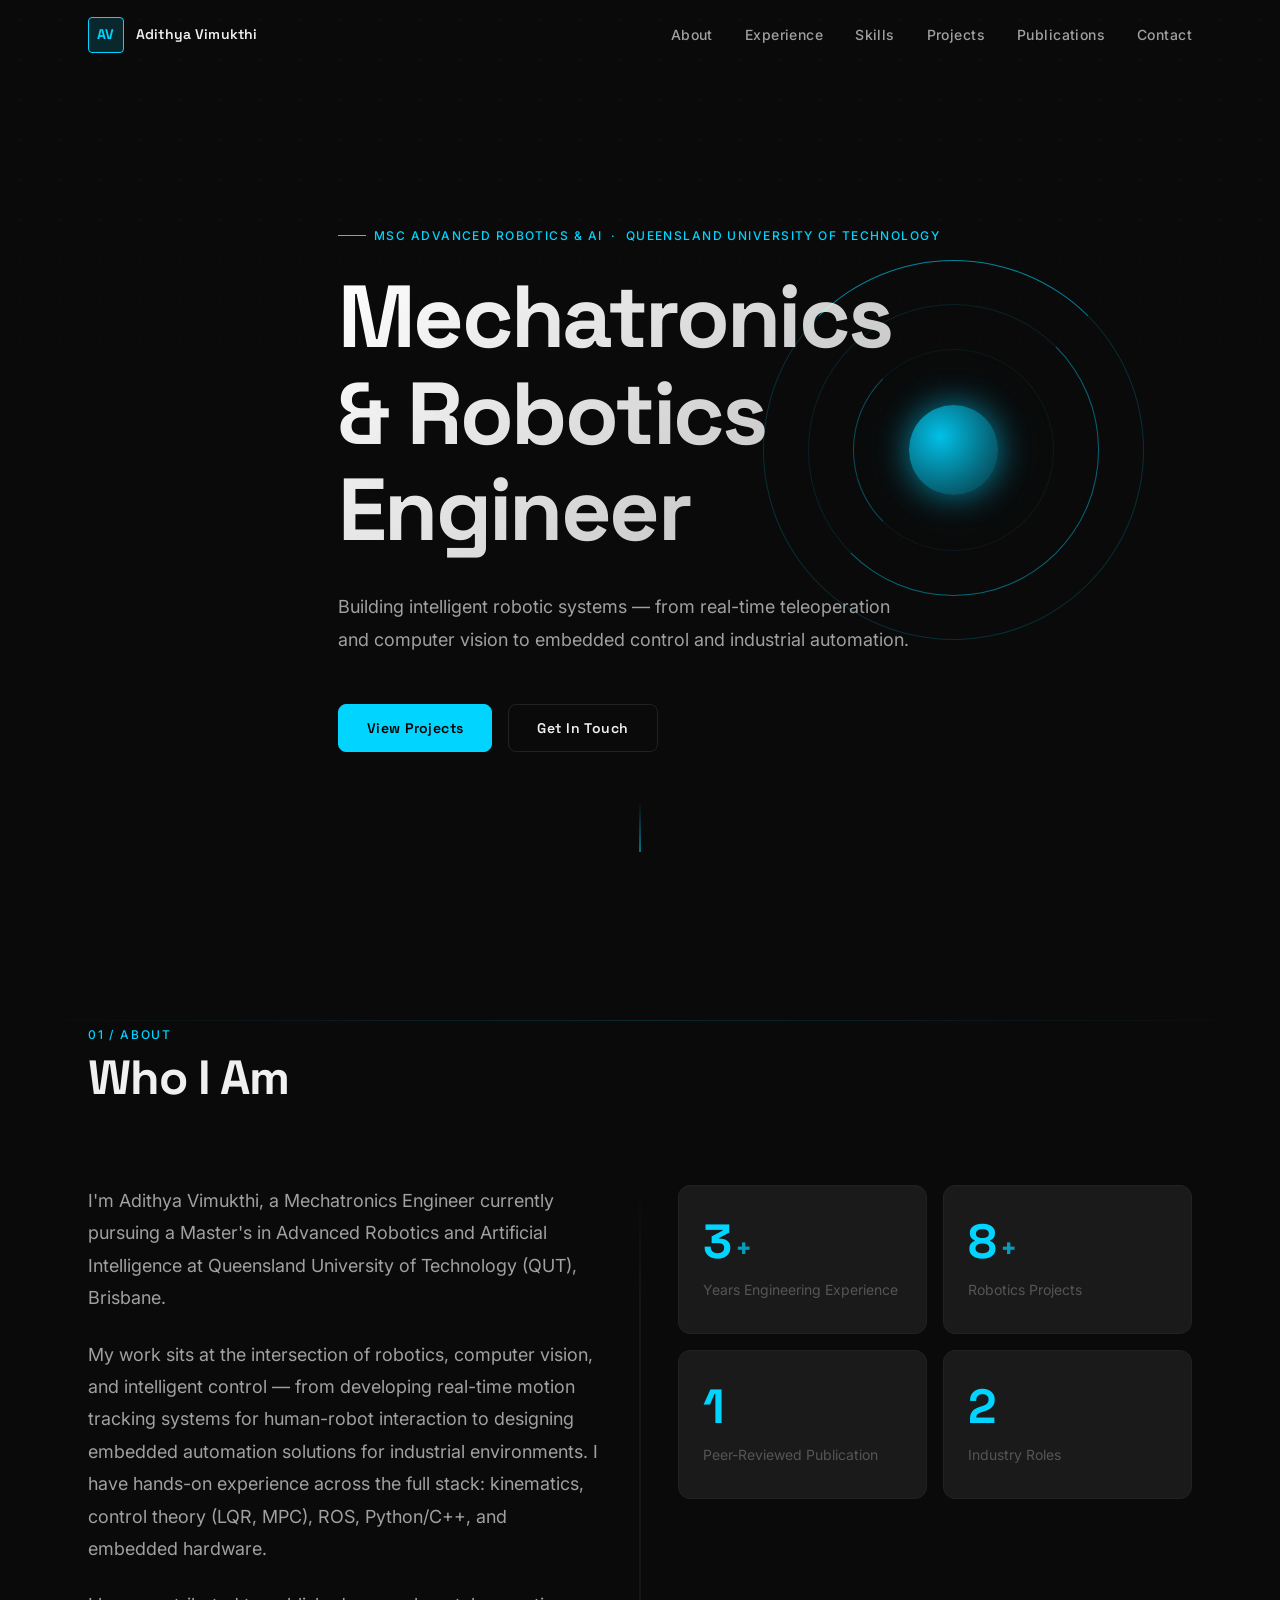
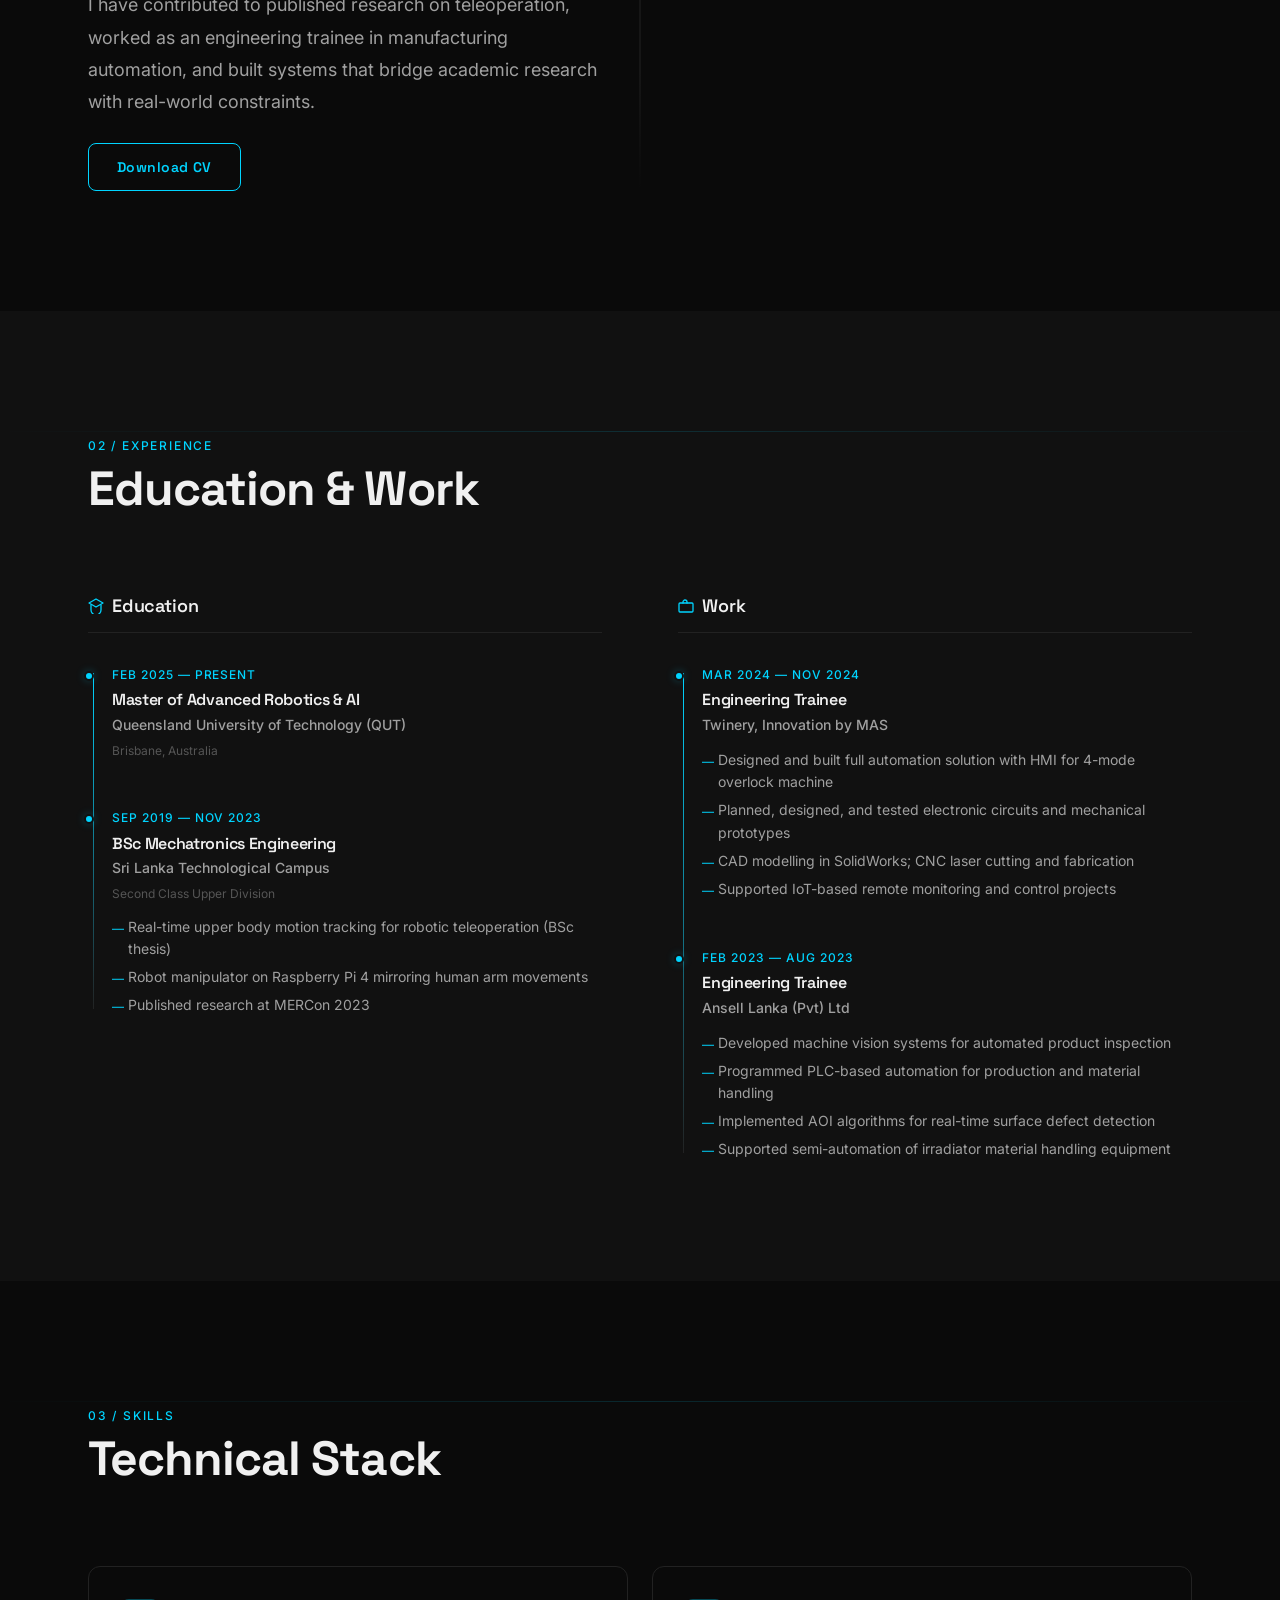
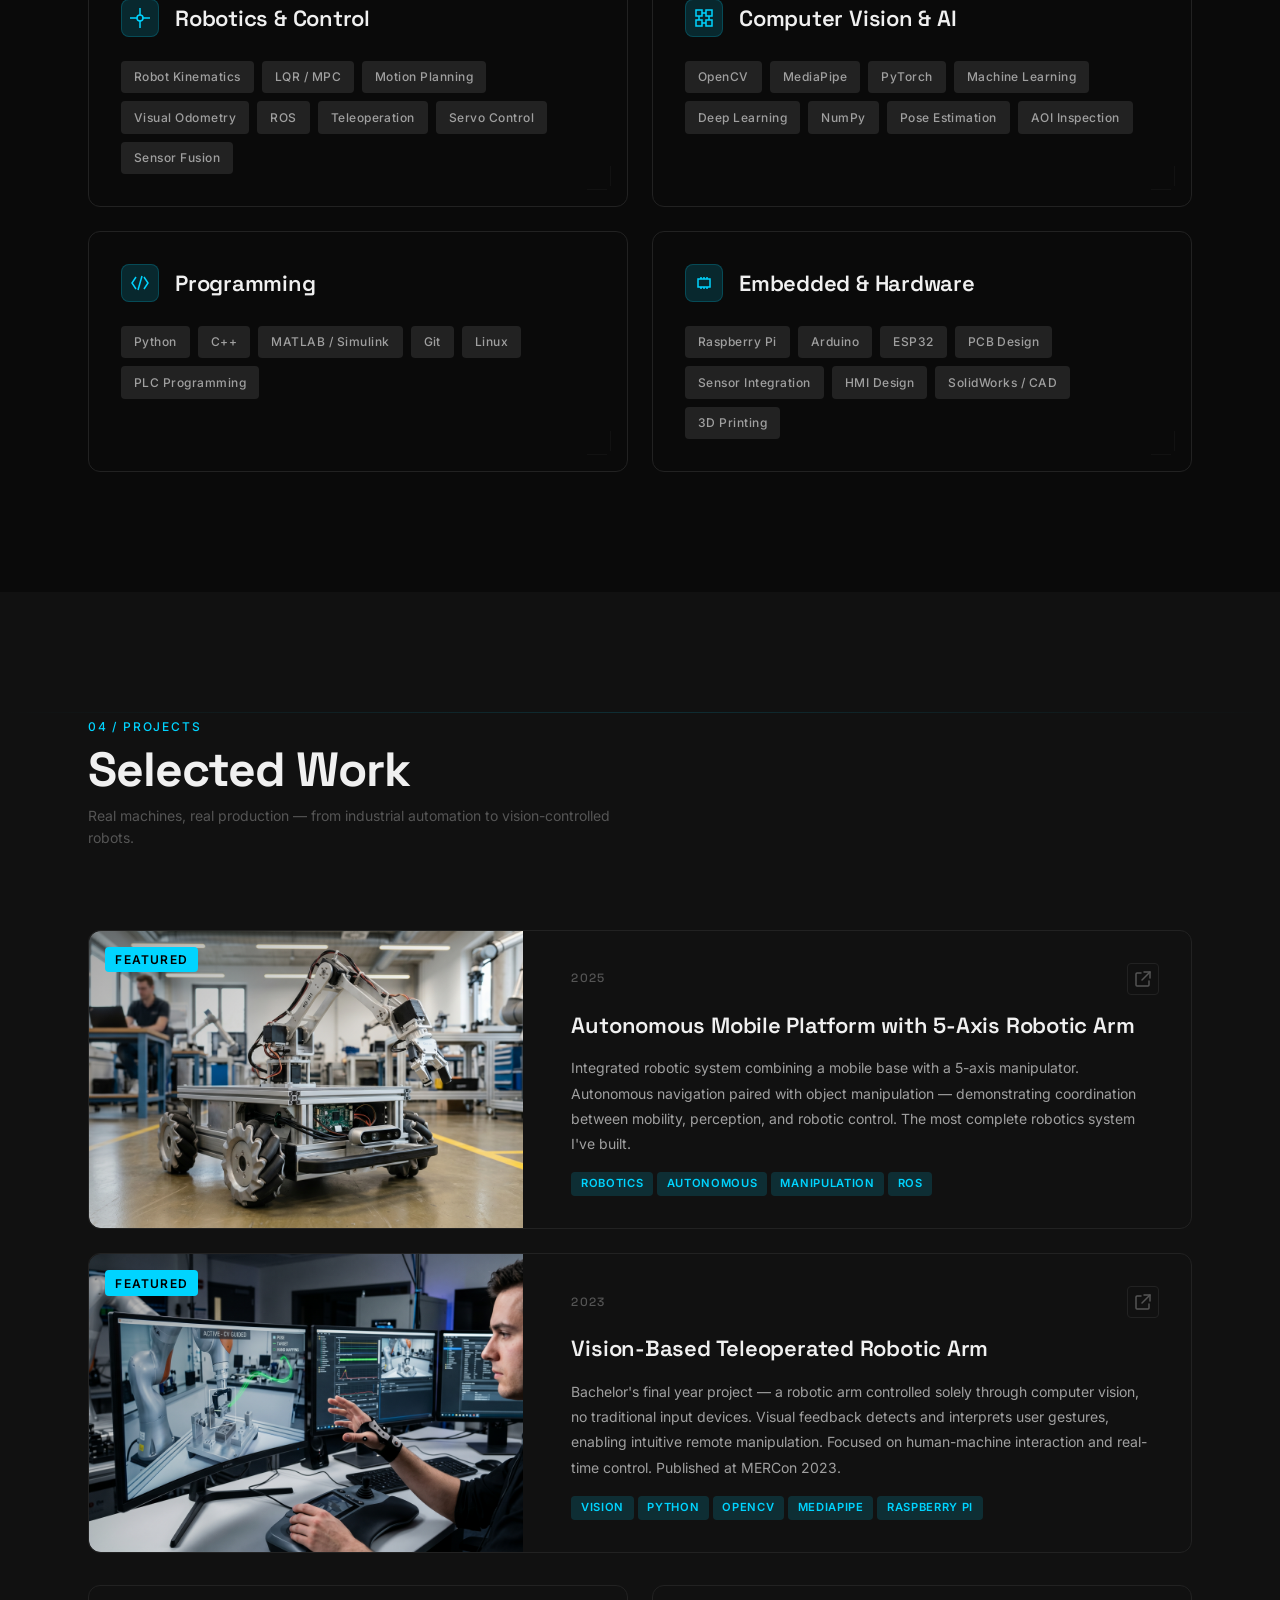
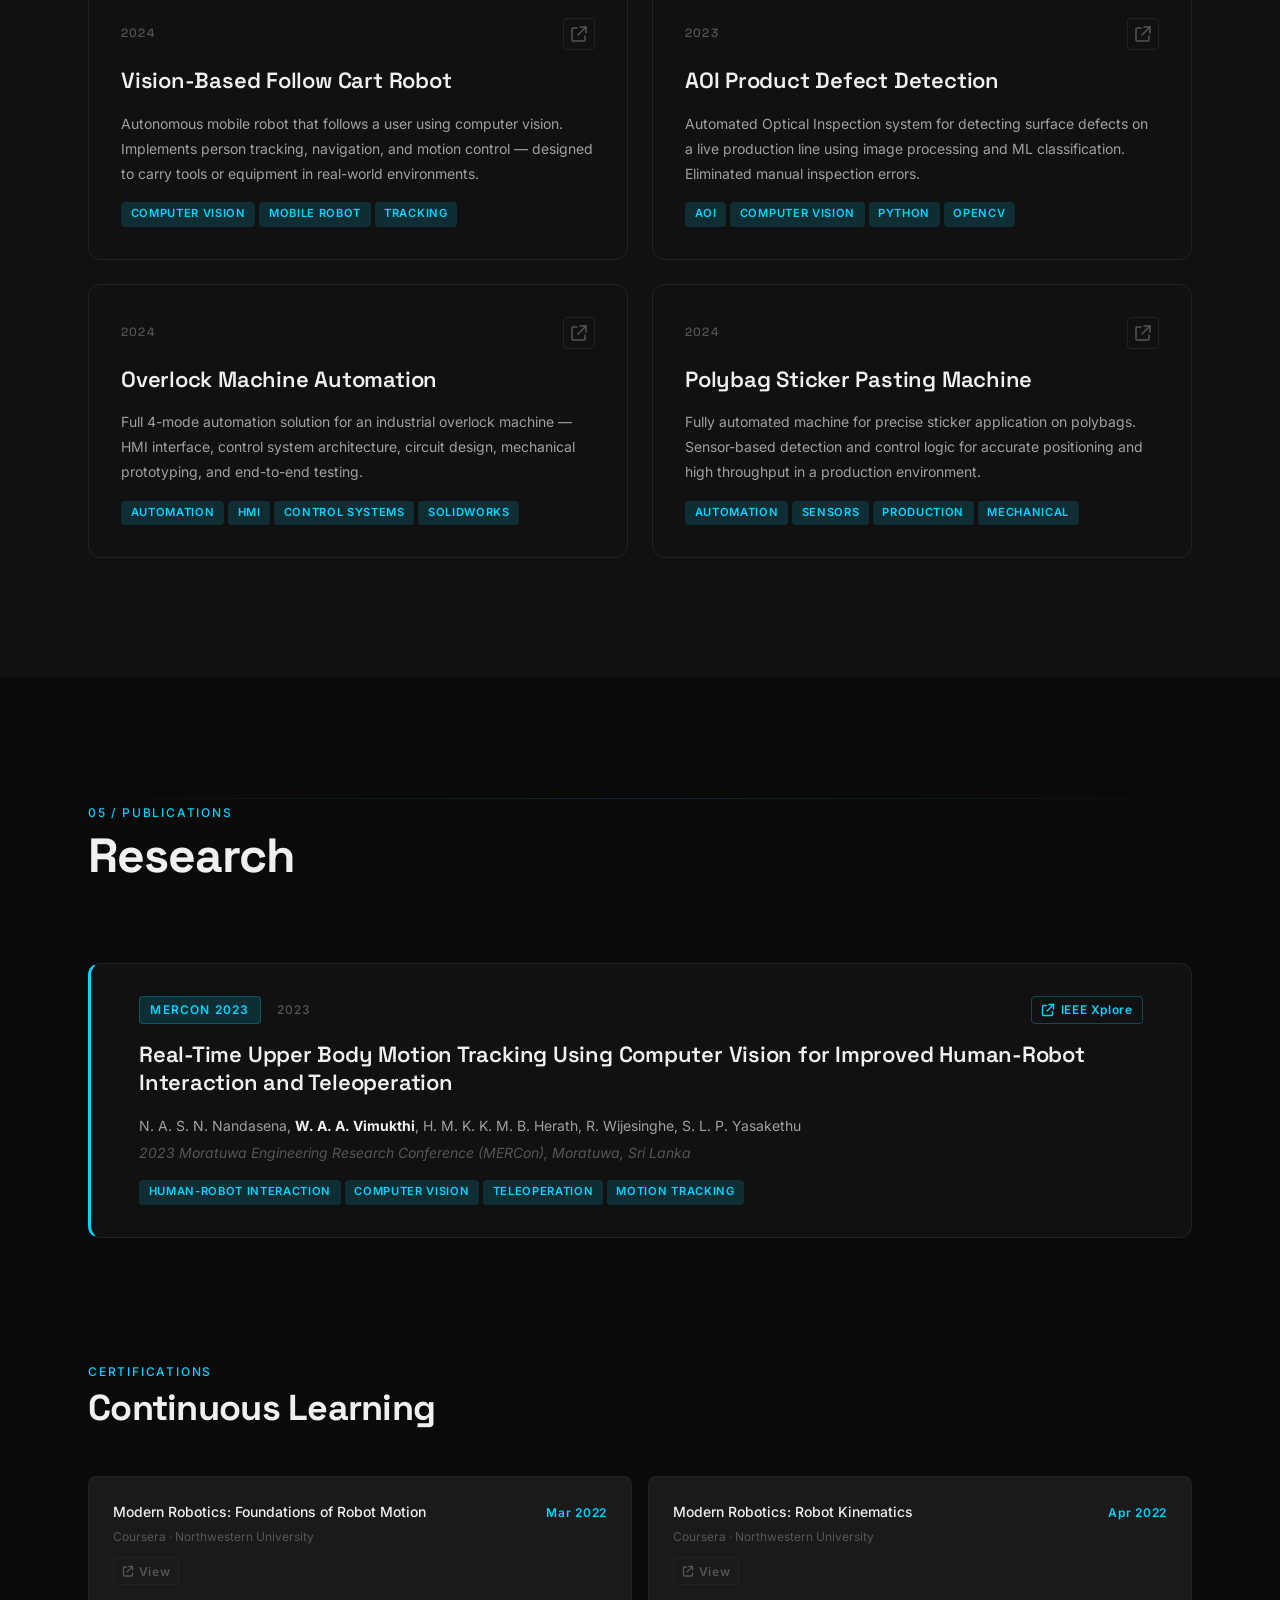
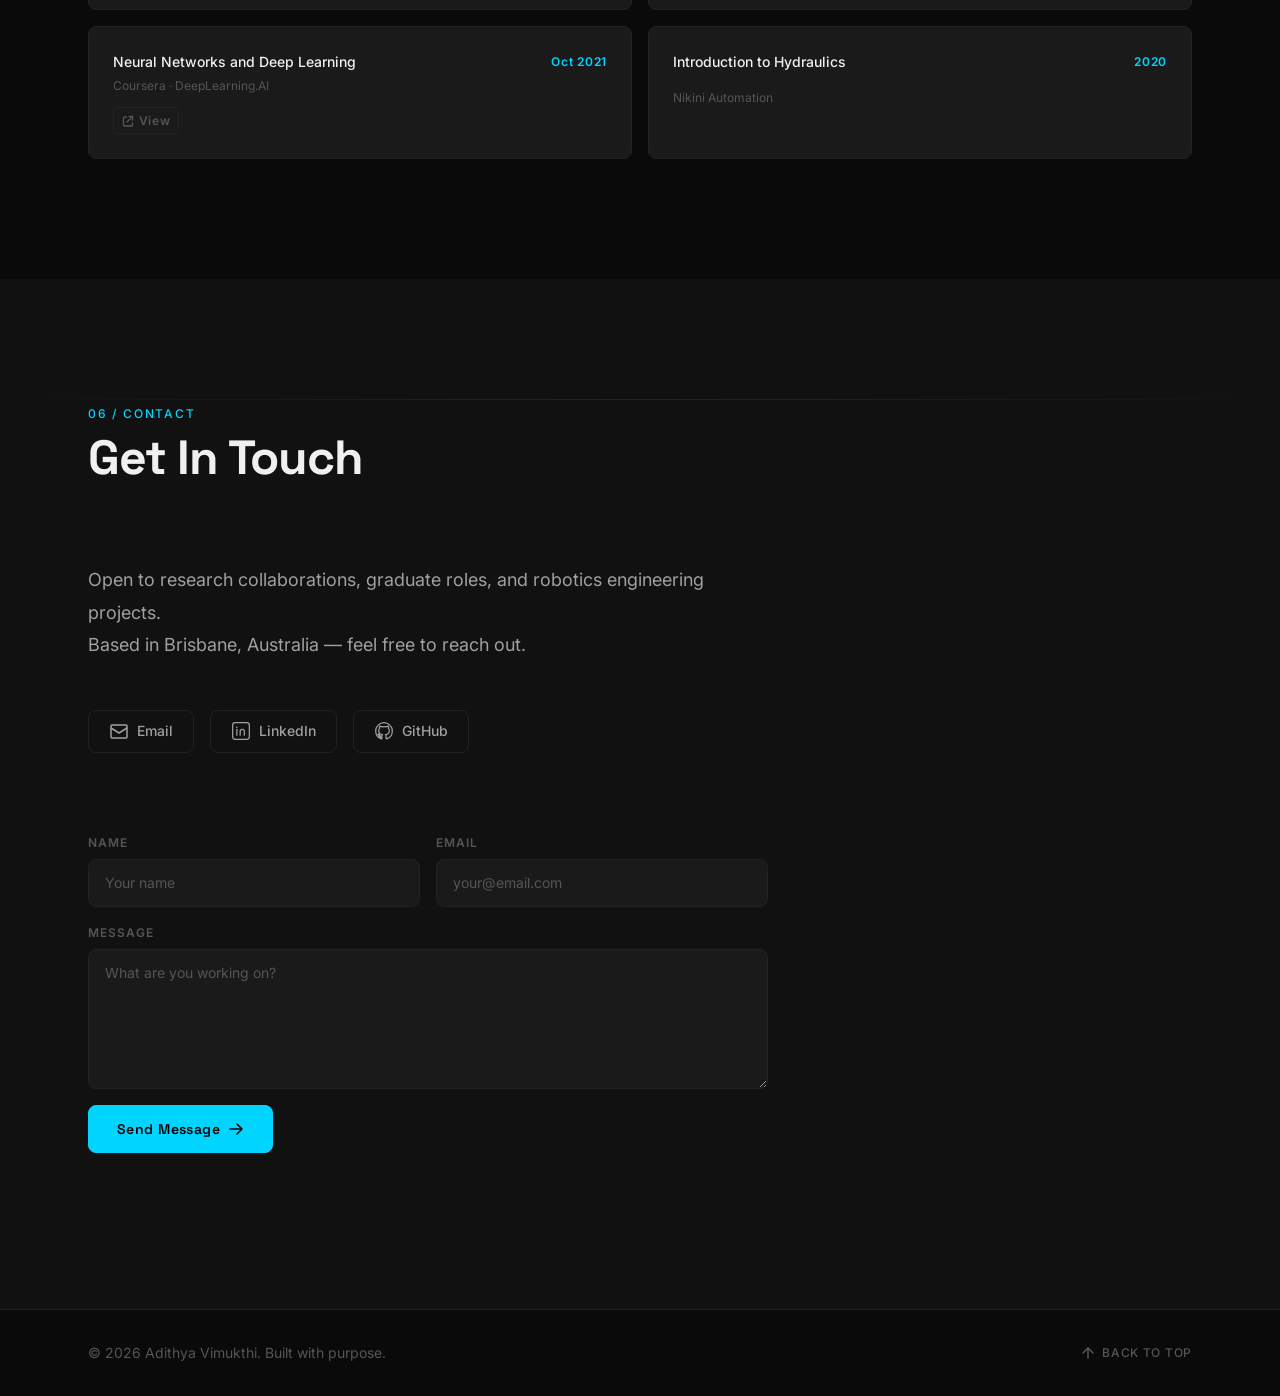
==== commit 6ecd4b34: "Add files via upload" ====
--- a/index.html
+++ b/index.html
@@ -368,17 +368,10 @@
         <!-- Featured 1 -->
         <article class="project-card project-card--featured reveal" tabindex="0">
           <div class="project-card__image">
-            <div class="project-card__placeholder">
-              <span class="project-card__badge">Featured</span>
-              <svg width="40" height="40" viewBox="0 0 40 40" fill="none" aria-hidden="true" opacity="0.25">
-                <circle cx="20" cy="20" r="10" stroke="var(--accent)" stroke-width="1.5"/>
-                <line x1="20" y1="0" x2="20" y2="10" stroke="var(--accent)" stroke-width="1.5"/>
-                <line x1="20" y1="30" x2="20" y2="40" stroke="var(--accent)" stroke-width="1.5"/>
-                <line x1="0" y1="20" x2="10" y2="20" stroke="var(--accent)" stroke-width="1.5"/>
-                <line x1="30" y1="20" x2="40" y2="20" stroke="var(--accent)" stroke-width="1.5"/>
-              </svg>
-              <span class="project-card__img-label">Project Image</span>
-            </div>
+            <span class="project-card__badge">Featured</span>
+            <img src="Images/Autonomous_Mobile_Platform_with_5-Axis_Robotic_Arm.png"
+                 alt="Autonomous mobile robot with 5-axis robotic arm in a lab environment"
+                 class="project-card__img" />
           </div>
           <div class="project-card__body">
             <div class="project-card__top">
@@ -404,17 +397,10 @@
         <!-- Featured 2 -->
         <article class="project-card project-card--featured reveal" tabindex="0">
           <div class="project-card__image">
-            <div class="project-card__placeholder">
-              <span class="project-card__badge">Featured</span>
-              <svg width="40" height="40" viewBox="0 0 40 40" fill="none" aria-hidden="true" opacity="0.25">
-                <rect x="4" y="12" width="24" height="16" stroke="var(--accent)" stroke-width="1.5"/>
-                <line x1="10" y1="12" x2="10" y2="8" stroke="var(--accent)" stroke-width="1.5"/>
-                <line x1="20" y1="12" x2="20" y2="8" stroke="var(--accent)" stroke-width="1.5"/>
-                <line x1="30" y1="12" x2="30" y2="4" stroke="var(--accent)" stroke-width="1.5"/>
-                <circle cx="32" cy="8" r="3" stroke="var(--accent)" stroke-width="1.5"/>
-              </svg>
-              <span class="project-card__img-label">Project Image</span>
-            </div>
+            <span class="project-card__badge">Featured</span>
+            <img src="Images/Teleoperation_Arm.png"
+                 alt="Vision-based teleoperated robotic arm controlled via computer vision"
+                 class="project-card__img" />
           </div>
           <div class="project-card__body">
             <div class="project-card__top">
@@ -488,7 +474,7 @@
         <article class="project-card reveal" tabindex="0">
           <div class="project-card__top">
             <span class="project-card__year">2024</span>
-            <a href="#" class="project-card__link-icon" aria-label="View project" target="_blank" rel="noopener noreferrer">
+            <a href="overlock.html" class="project-card__link-icon" aria-label="View Overlock project details">
               <svg width="18" height="18" viewBox="0 0 18 18" fill="none" aria-hidden="true">
                 <path d="M7 3H3a1 1 0 00-1 1v11a1 1 0 001 1h11a1 1 0 001-1v-4" stroke="currentColor" stroke-width="1.5" stroke-linecap="round"/>
                 <path d="M10 2h6v6" stroke="currentColor" stroke-width="1.5" stroke-linecap="round" stroke-linejoin="round"/>
@@ -496,7 +482,7 @@
               </svg>
             </a>
           </div>
-          <h3 class="project-card__title">Overlock Machine Automation</h3>
+          <h3 class="project-card__title"><a href="overlock.html" style="color:inherit;text-decoration:none;">Overlock Machine Automation</a></h3>
           <p class="project-card__desc">
             Full 4-mode automation solution for an industrial overlock machine — HMI interface, control system architecture, circuit design, mechanical prototyping, and end-to-end testing.
           </p>
@@ -544,6 +530,14 @@
           <div class="pub-card__meta">
             <span class="pub-card__venue">MERCon 2023</span>
             <span class="pub-card__year">2023</span>
+            <a href="https://ieeexplore.ieee.org/document/10355479" class="pub-card__doi" target="_blank" rel="noopener noreferrer" aria-label="View on IEEE Xplore">
+              <svg width="14" height="14" viewBox="0 0 14 14" fill="none" aria-hidden="true">
+                <path d="M5.5 2.5H2.5a1 1 0 00-1 1v8a1 1 0 001 1h8a1 1 0 001-1v-3" stroke="currentColor" stroke-width="1.4" stroke-linecap="round"/>
+                <path d="M8 1.5h4.5V6" stroke="currentColor" stroke-width="1.4" stroke-linecap="round" stroke-linejoin="round"/>
+                <line x1="12.5" y1="1.5" x2="6" y2="8" stroke="currentColor" stroke-width="1.4" stroke-linecap="round"/>
+              </svg>
+              IEEE Xplore
+            </a>
           </div>
           <h3 class="pub-card__title">
             Real-Time Upper Body Motion Tracking Using Computer Vision for Improved Human-Robot Interaction and Teleoperation
@@ -570,21 +564,45 @@
       </div>
 
       <div class="certs__grid reveal">
-        <div class="cert-item">
+        <a class="cert-item cert-item--link" href="Images/CERTIFICATIONS/Coursera M8JYN6RPUHB5.pdf" target="_blank" rel="noopener noreferrer" aria-label="View certificate: Modern Robotics Foundations of Robot Motion">
           <span class="cert-item__name">Modern Robotics: Foundations of Robot Motion</span>
-          <span class="cert-item__org">Coursera</span>
+          <span class="cert-item__org">Coursera · Northwestern University</span>
           <span class="cert-item__date">Mar 2022</span>
-        </div>
-        <div class="cert-item">
+          <span class="cert-item__view">
+            <svg width="12" height="12" viewBox="0 0 12 12" fill="none" aria-hidden="true">
+              <path d="M4.5 2H2.5a1 1 0 00-1 1v7a1 1 0 001 1h7a1 1 0 001-1V8" stroke="currentColor" stroke-width="1.3" stroke-linecap="round"/>
+              <path d="M7 1.5h3.5V5" stroke="currentColor" stroke-width="1.3" stroke-linecap="round" stroke-linejoin="round"/>
+              <line x1="10.5" y1="1.5" x2="5" y2="7" stroke="currentColor" stroke-width="1.3" stroke-linecap="round"/>
+            </svg>
+            View
+          </span>
+        </a>
+        <a class="cert-item cert-item--link" href="Images/CERTIFICATIONS/Coursera KKVHXD5U3BBJ.pdf" target="_blank" rel="noopener noreferrer" aria-label="View certificate: Modern Robotics Robot Kinematics">
           <span class="cert-item__name">Modern Robotics: Robot Kinematics</span>
-          <span class="cert-item__org">Coursera</span>
+          <span class="cert-item__org">Coursera · Northwestern University</span>
           <span class="cert-item__date">Apr 2022</span>
-        </div>
-        <div class="cert-item">
+          <span class="cert-item__view">
+            <svg width="12" height="12" viewBox="0 0 12 12" fill="none" aria-hidden="true">
+              <path d="M4.5 2H2.5a1 1 0 00-1 1v7a1 1 0 001 1h7a1 1 0 001-1V8" stroke="currentColor" stroke-width="1.3" stroke-linecap="round"/>
+              <path d="M7 1.5h3.5V5" stroke="currentColor" stroke-width="1.3" stroke-linecap="round" stroke-linejoin="round"/>
+              <line x1="10.5" y1="1.5" x2="5" y2="7" stroke="currentColor" stroke-width="1.3" stroke-linecap="round"/>
+            </svg>
+            View
+          </span>
+        </a>
+        <a class="cert-item cert-item--link" href="Images/CERTIFICATIONS/Coursera ZGHAY7DH3KSF.pdf" target="_blank" rel="noopener noreferrer" aria-label="View certificate: Neural Networks and Deep Learning">
           <span class="cert-item__name">Neural Networks and Deep Learning</span>
-          <span class="cert-item__org">Coursera</span>
+          <span class="cert-item__org">Coursera · DeepLearning.AI</span>
           <span class="cert-item__date">Oct 2021</span>
-        </div>
+          <span class="cert-item__view">
+            <svg width="12" height="12" viewBox="0 0 12 12" fill="none" aria-hidden="true">
+              <path d="M4.5 2H2.5a1 1 0 00-1 1v7a1 1 0 001 1h7a1 1 0 001-1V8" stroke="currentColor" stroke-width="1.3" stroke-linecap="round"/>
+              <path d="M7 1.5h3.5V5" stroke="currentColor" stroke-width="1.3" stroke-linecap="round" stroke-linejoin="round"/>
+              <line x1="10.5" y1="1.5" x2="5" y2="7" stroke="currentColor" stroke-width="1.3" stroke-linecap="round"/>
+            </svg>
+            View
+          </span>
+        </a>
         <div class="cert-item">
           <span class="cert-item__name">Introduction to Hydraulics</span>
           <span class="cert-item__org">Nikini Automation</span>
--- a/style.css
+++ b/style.css
@@ -1239,27 +1239,36 @@
 .project-card__image {
   overflow: hidden;
   border-radius: var(--radius-lg) 0 0 var(--radius-lg);
-}
-
-.project-card__placeholder {
+  position: relative;
+}
+
+/* Dark gradient overlay so the badge stays readable */
+.project-card__image::after {
+  content: '';
+  position: absolute;
+  inset: 0;
+  background: linear-gradient(135deg, rgba(0,0,0,0.35) 0%, transparent 60%);
+  pointer-events: none;
+}
+
+.project-card__img {
   width: 100%;
   height: 100%;
-  min-height: 220px;
-  background-color: var(--bg-raised);
-  background-image: radial-gradient(circle, rgba(0,212,255,0.07) 1px, transparent 1px);
-  background-size: 20px 20px;
-  display: flex;
-  flex-direction: column;
-  align-items: center;
-  justify-content: center;
-  gap: var(--space-sm);
-  position: relative;
+  object-fit: cover;
+  object-position: center;
+  display: block;
+  transition: transform 600ms ease;
+}
+
+.project-card--featured:hover .project-card__img {
+  transform: scale(1.04);
 }
 
 .project-card__badge {
   position: absolute;
   top: var(--space-md);
   left: var(--space-md);
+  z-index: 1;
   font-size: var(--fs-xs);
   font-weight: var(--fw-semibold);
   letter-spacing: 0.1em;
@@ -1270,12 +1279,6 @@
   padding: 0.2rem 0.65rem;
 }
 
-.project-card__img-label {
-  font-size: var(--fs-xs);
-  color: var(--text-muted);
-  letter-spacing: 0.06em;
-}
-
 /* 4-card grid (2×2) */
 .projects__grid--4 {
   grid-template-columns: repeat(2, 1fr);
@@ -1285,11 +1288,15 @@
 @media (max-width: 768px) {
   .project-card--featured {
     grid-template-columns: 1fr;
-    grid-template-rows: 180px auto;
+    grid-template-rows: 220px auto;
   }
 
   .project-card__image {
     border-radius: var(--radius-lg) var(--radius-lg) 0 0;
+  }
+
+  .project-card__img {
+    height: 220px;
   }
 
   .projects__grid--4 {
@@ -1484,6 +1491,25 @@
   color: var(--text-muted);
 }
 
+.pub-card__doi {
+  display: inline-flex;
+  align-items: center;
+  gap: 0.35rem;
+  font-size: var(--fs-xs);
+  font-weight: var(--fw-semibold);
+  letter-spacing: 0.05em;
+  color: var(--accent);
+  border: 1px solid rgba(0,212,255,0.3);
+  border-radius: var(--radius-sm);
+  padding: 0.2rem 0.6rem;
+  margin-left: auto;
+  transition: background var(--transition-fast), border-color var(--transition-fast);
+}
+.pub-card__doi:hover {
+  background: var(--accent-dim);
+  border-color: var(--accent);
+}
+
 .pub-card__title {
   font-family: var(--font-display);
   font-size: var(--fs-lg);
@@ -1545,17 +1571,31 @@
 .cert-item {
   display: grid;
   grid-template-columns: 1fr auto;
-  grid-template-rows: auto auto;
+  grid-template-rows: auto auto auto;
   column-gap: var(--space-md);
   row-gap: 0.2rem;
   background: var(--bg-raised);
   border: var(--border);
   border-radius: var(--radius-md);
   padding: var(--space-lg);
-  transition: border-color var(--transition-base);
+  transition: border-color var(--transition-base), background var(--transition-base);
 }
 
 .cert-item:hover { border-color: rgba(0,212,255,0.3); }
+
+.cert-item--link {
+  text-decoration: none;
+  cursor: pointer;
+}
+.cert-item--link:hover {
+  border-color: var(--accent);
+  background: var(--bg-surface);
+}
+.cert-item--link:hover .cert-item__view {
+  color: var(--accent);
+  border-color: var(--accent);
+  background: var(--accent-dim);
+}
 
 .cert-item__name {
   font-size: var(--fs-sm);
@@ -1578,9 +1618,28 @@
   letter-spacing: 0.06em;
   color: var(--accent);
   grid-column: 2;
-  grid-row: 1 / 3;
-  align-self: center;
+  grid-row: 1;
+  align-self: start;
   white-space: nowrap;
+  padding-top: 0.1rem;
+}
+
+.cert-item__view {
+  display: inline-flex;
+  align-items: center;
+  gap: 0.3rem;
+  font-size: var(--fs-xs);
+  font-weight: var(--fw-semibold);
+  letter-spacing: 0.05em;
+  color: var(--text-muted);
+  border: 1px solid var(--bg-subtle);
+  border-radius: var(--radius-sm);
+  padding: 0.2rem 0.5rem;
+  margin-top: var(--space-sm);
+  grid-column: 1 / 3;
+  grid-row: 3;
+  justify-self: start;
+  transition: color var(--transition-fast), border-color var(--transition-fast), background var(--transition-fast);
 }
 
 @media (max-width: 600px) {
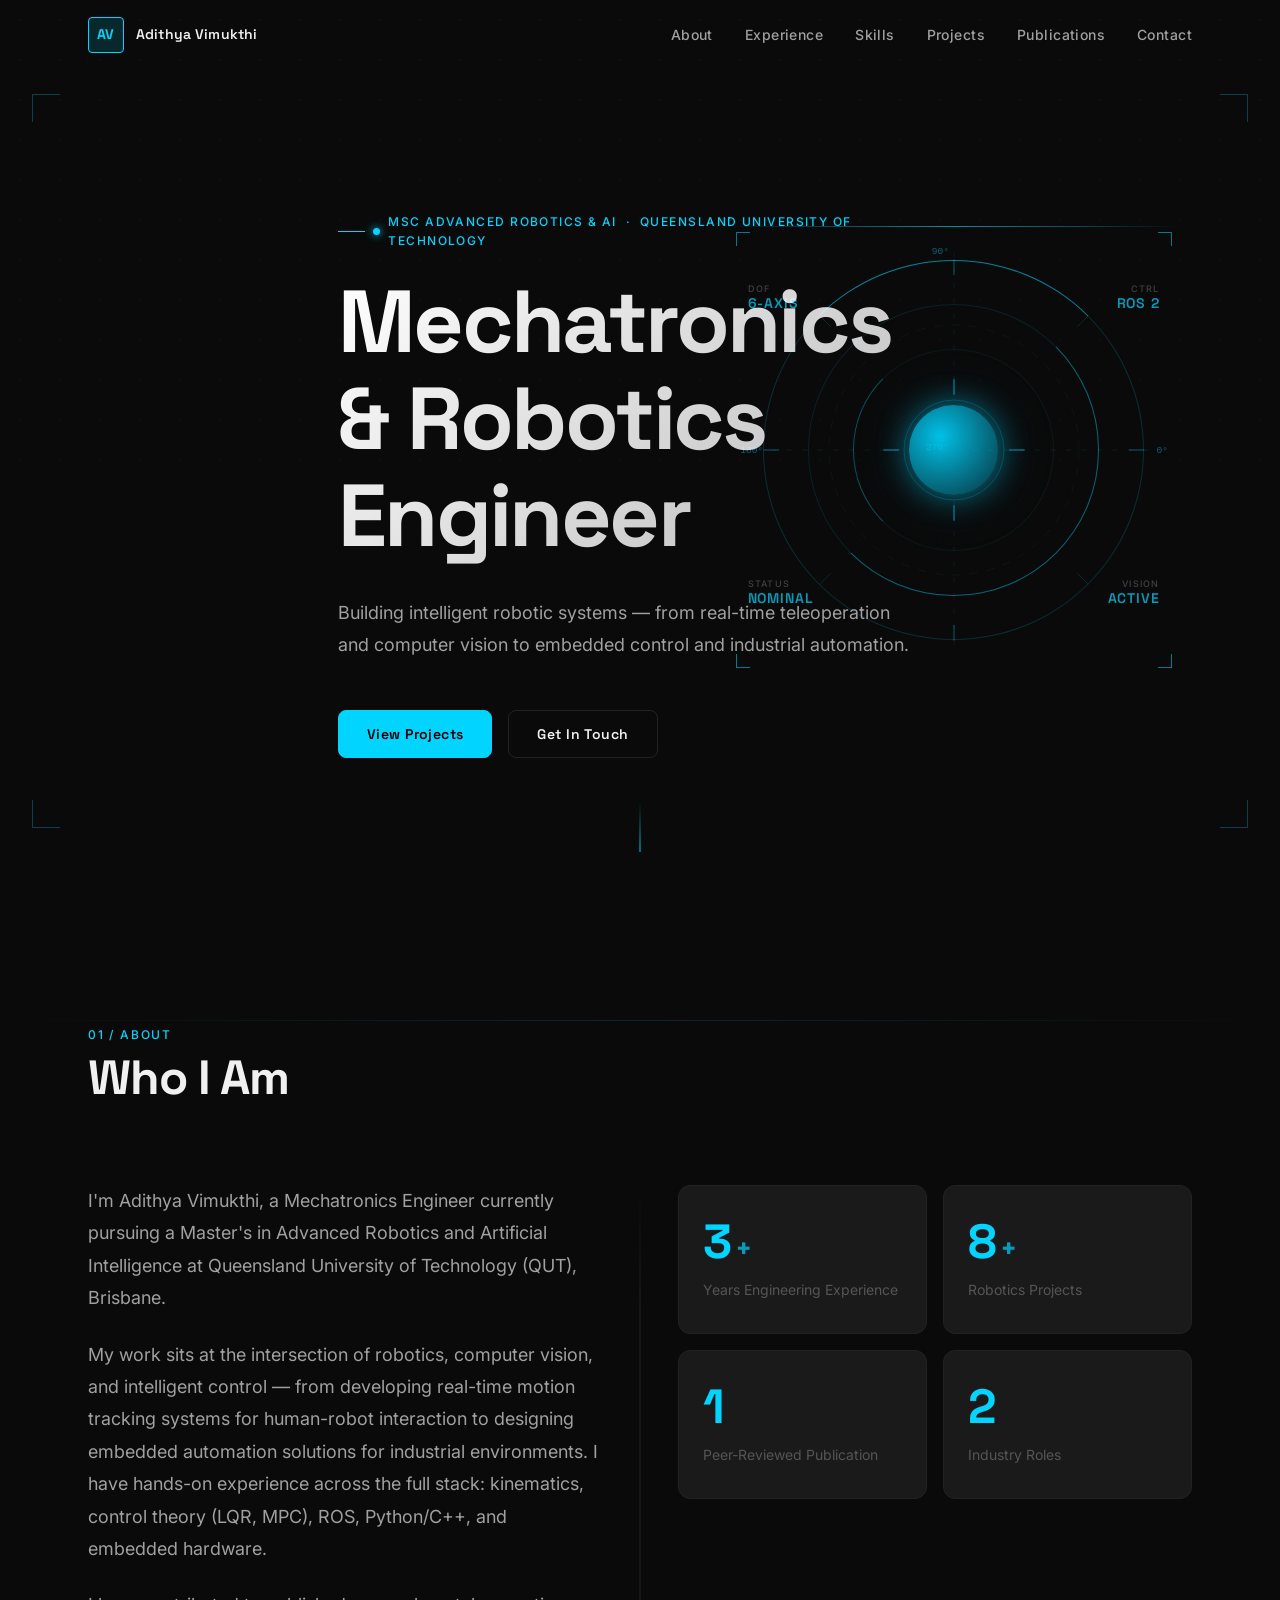
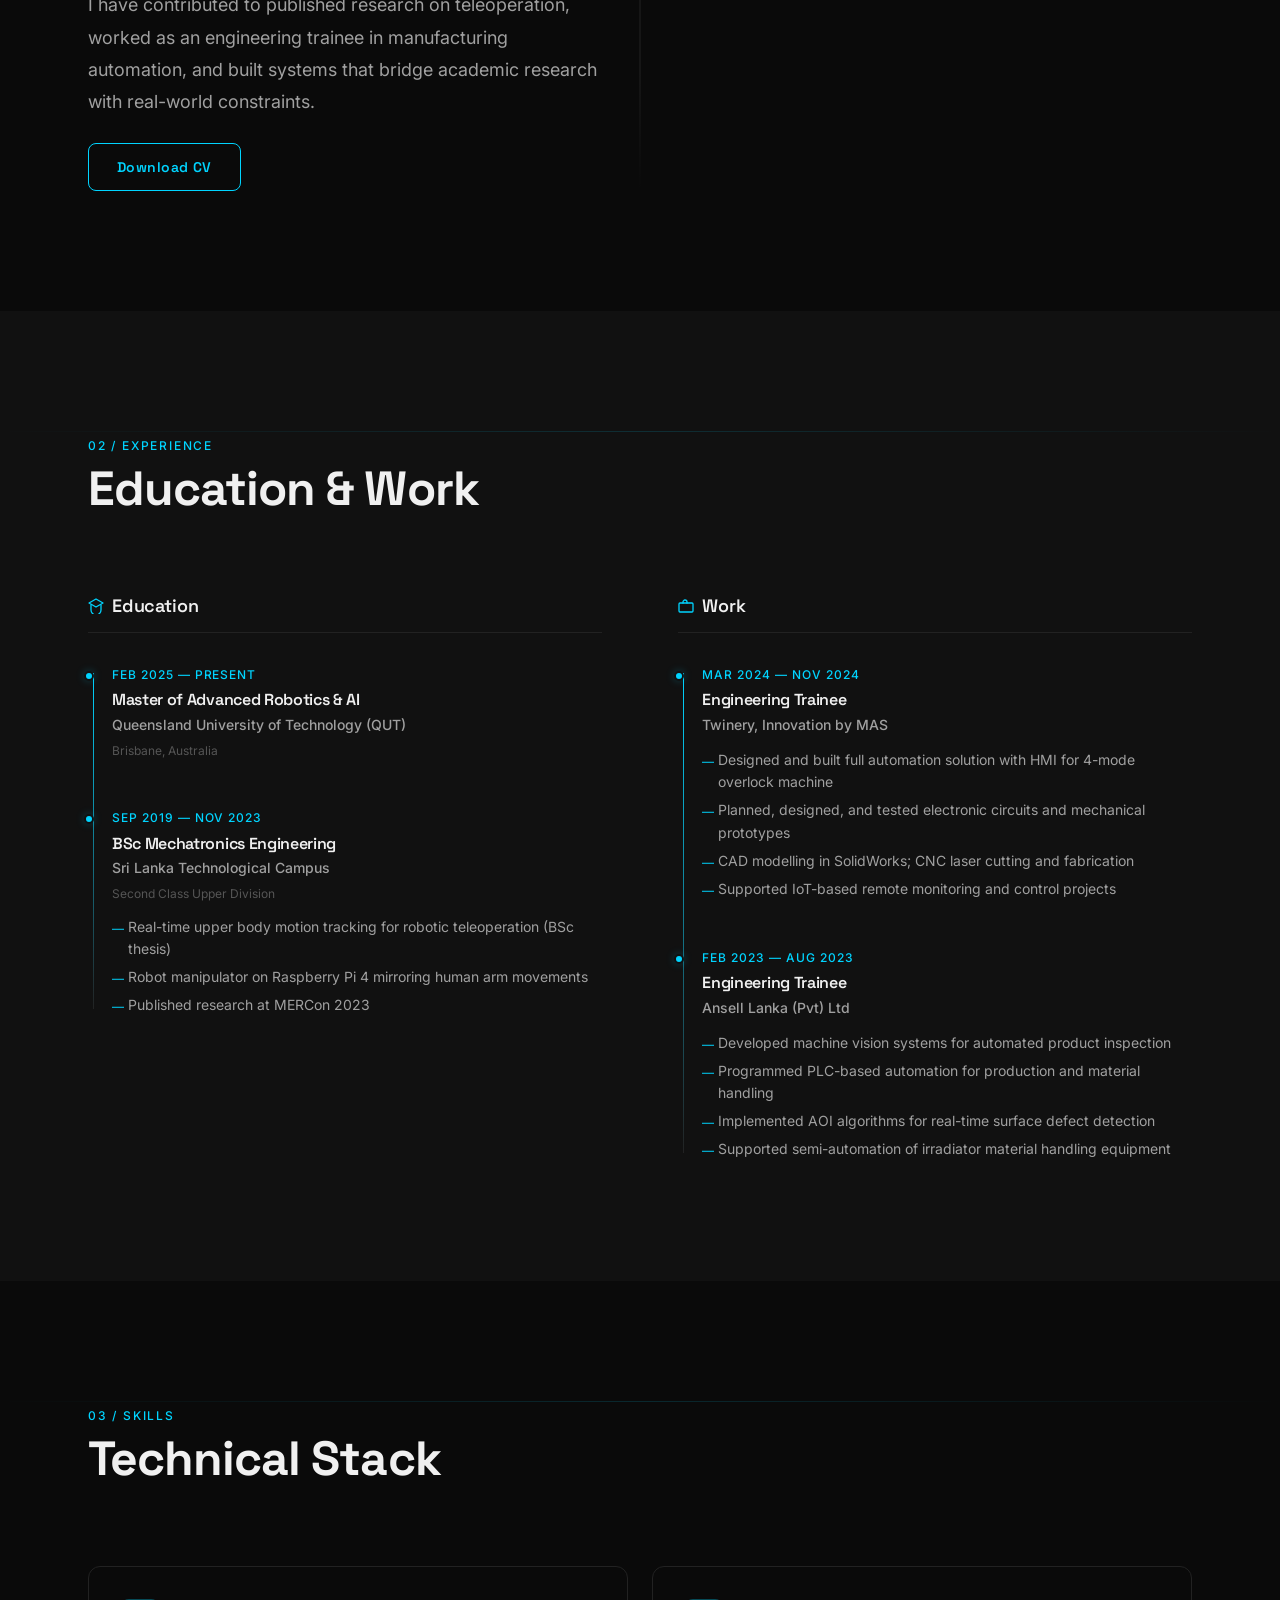
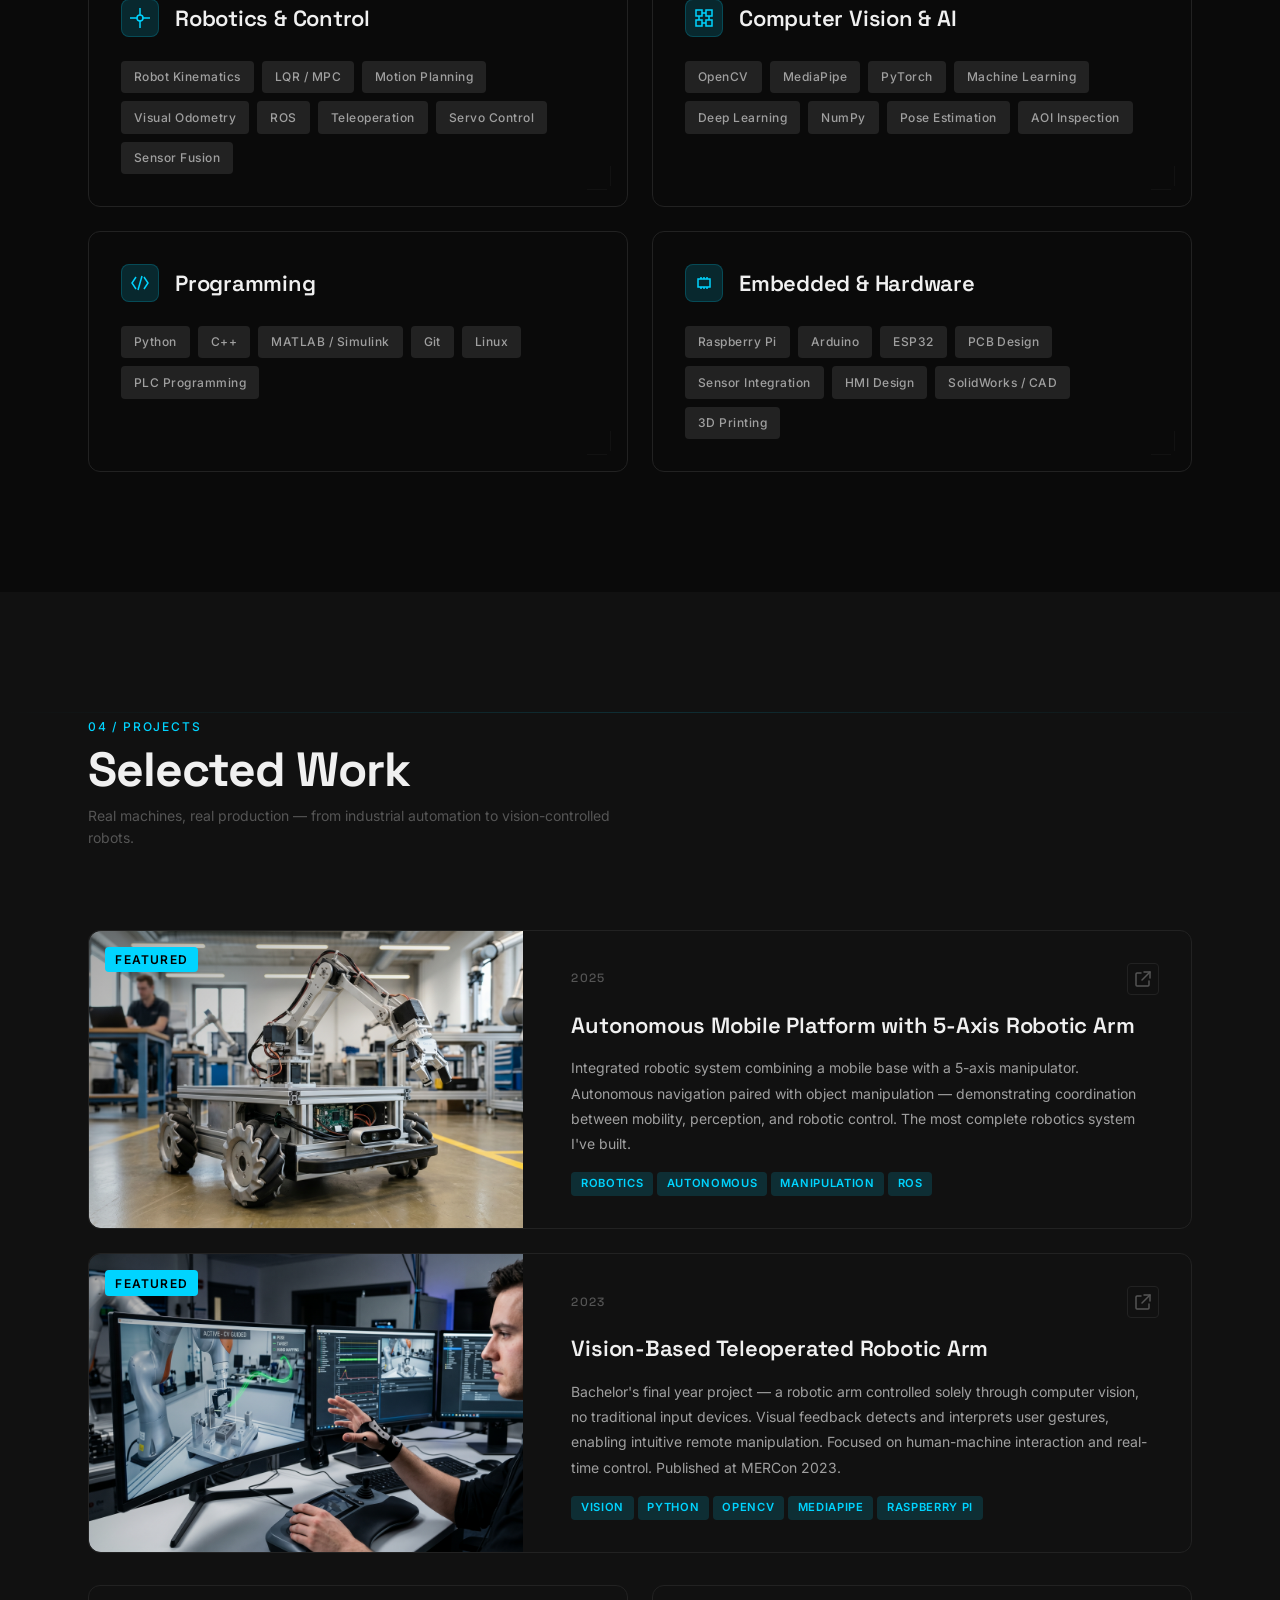
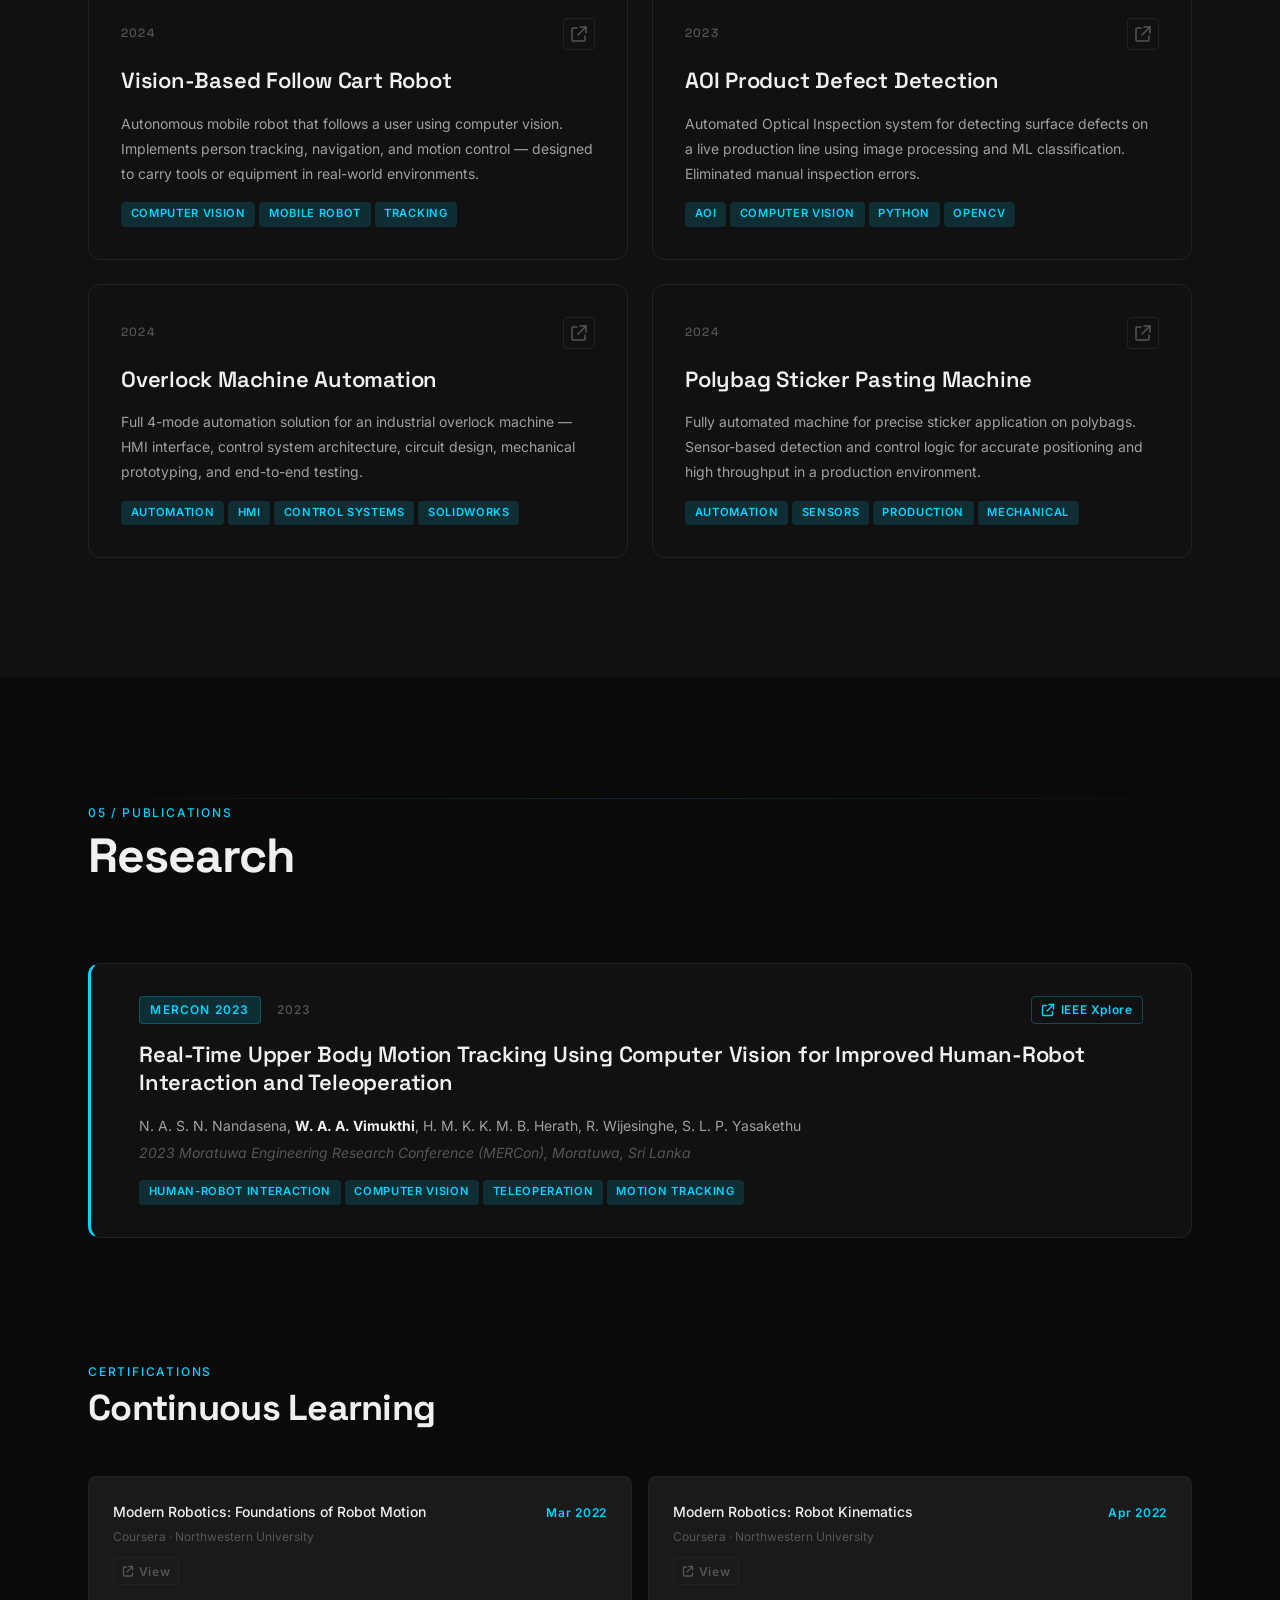
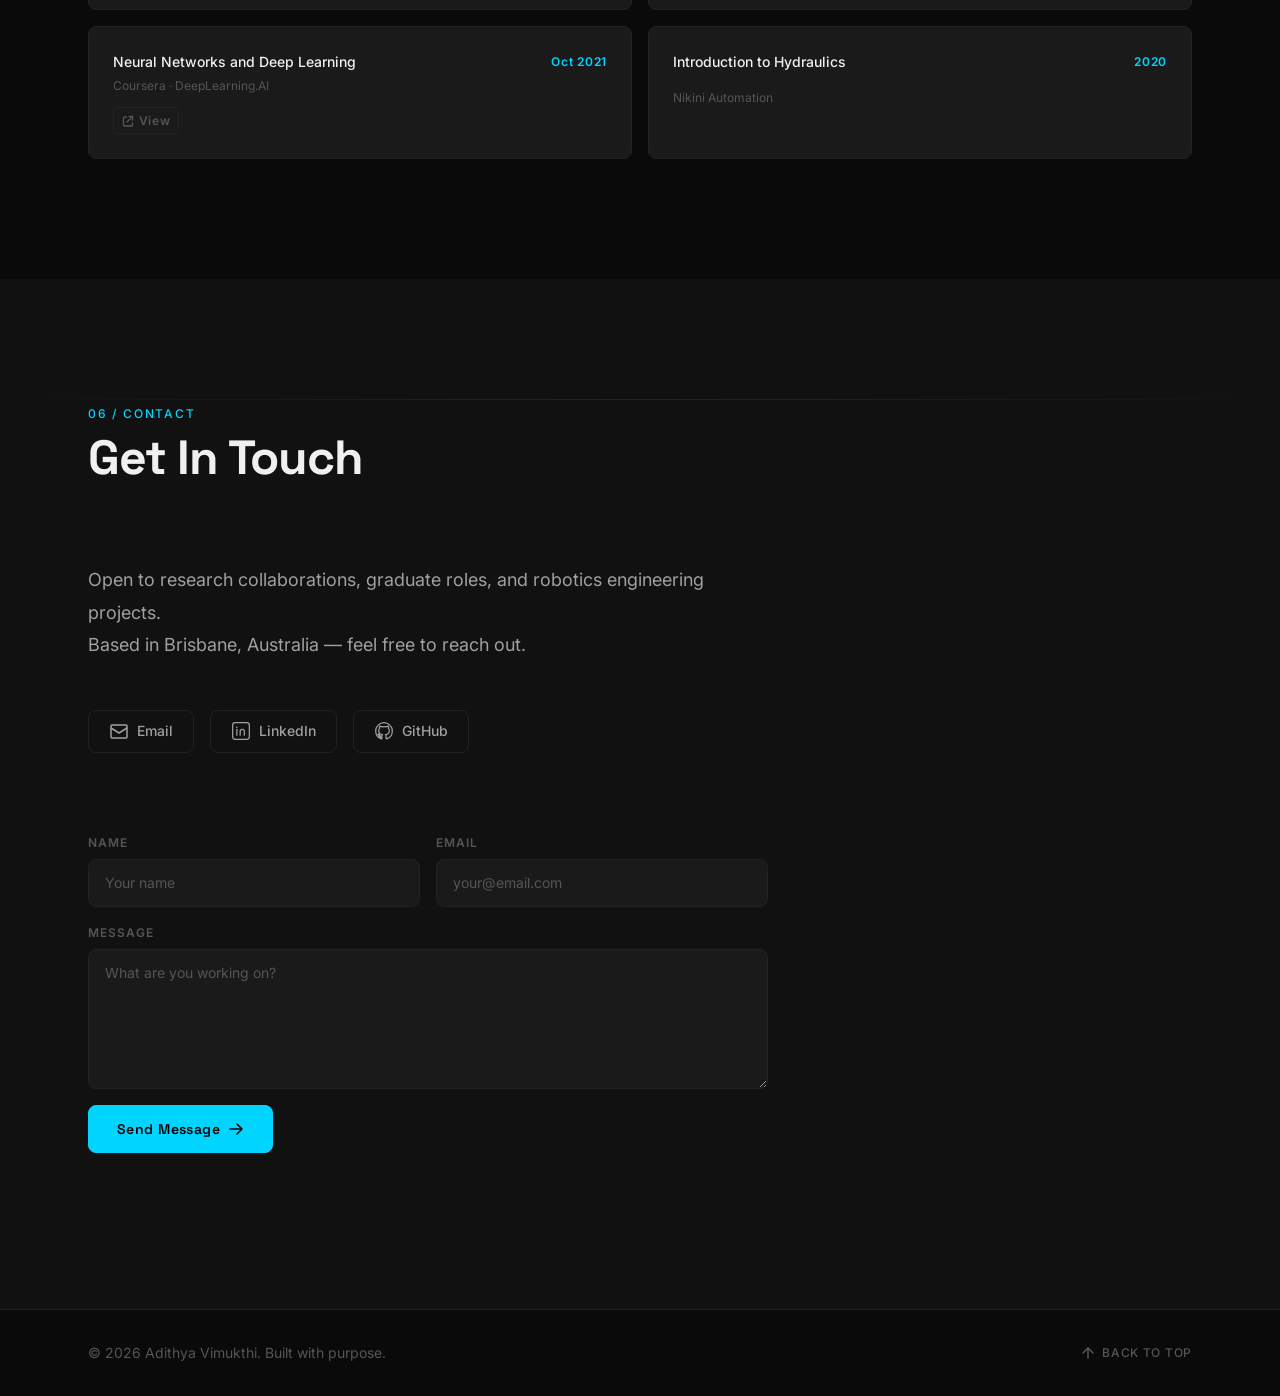
==== commit a988213d: "Add files via upload" ====
--- a/index.html
+++ b/index.html
@@ -54,17 +54,85 @@
   <section class="hero" id="hero" aria-label="Introduction">
     <div class="hero__grid" aria-hidden="true"></div>
 
+    <!-- Full-hero HUD corner brackets -->
+    <span class="hero__corner hero__corner--tl" aria-hidden="true"></span>
+    <span class="hero__corner hero__corner--tr" aria-hidden="true"></span>
+    <span class="hero__corner hero__corner--bl" aria-hidden="true"></span>
+    <span class="hero__corner hero__corner--br" aria-hidden="true"></span>
+
     <div class="hero__orb-wrapper" aria-hidden="true">
+
+      <!-- Orb HUD brackets -->
+      <span class="hero__bracket hero__bracket--tl"></span>
+      <span class="hero__bracket hero__bracket--tr"></span>
+      <span class="hero__bracket hero__bracket--bl"></span>
+      <span class="hero__bracket hero__bracket--br"></span>
+
+      <!-- Scan line sweep -->
+      <div class="hero__scan-line"></div>
+
+      <!-- HUD data readouts -->
+      <div class="hero__hud hero__hud--tl">
+        <span class="hero__hud-key">DOF</span>
+        <span class="hero__hud-val">6-AXIS</span>
+      </div>
+      <div class="hero__hud hero__hud--tr">
+        <span class="hero__hud-key">CTRL</span>
+        <span class="hero__hud-val">ROS 2</span>
+      </div>
+      <div class="hero__hud hero__hud--bl">
+        <span class="hero__hud-key">STATUS</span>
+        <span class="hero__hud-val">NOMINAL</span>
+      </div>
+      <div class="hero__hud hero__hud--br">
+        <span class="hero__hud-key">VISION</span>
+        <span class="hero__hud-val">ACTIVE</span>
+      </div>
+
       <div class="hero__orb">
         <div class="hero__orb-ring hero__orb-ring--1"></div>
         <div class="hero__orb-ring hero__orb-ring--2"></div>
         <div class="hero__orb-ring hero__orb-ring--3"></div>
+
+        <!-- Technical SVG overlay: axes, ticks, crosshair -->
+        <svg class="hero__orb-svg" viewBox="-260 -260 520 520" xmlns="http://www.w3.org/2000/svg" aria-hidden="true">
+          <!-- Dashed crosshair axes -->
+          <line x1="-230" y1="0"    x2="230" y2="0"    stroke="rgba(0,212,255,0.13)" stroke-width="0.8" stroke-dasharray="6 12"/>
+          <line x1="0"    y1="-230" x2="0"   y2="230"  stroke="rgba(0,212,255,0.13)" stroke-width="0.8" stroke-dasharray="6 12"/>
+          <!-- Inner dashed ring (joint-range indicator) -->
+          <circle cx="0" cy="0" r="145" fill="none" stroke="rgba(0,212,255,0.07)" stroke-width="1" stroke-dasharray="10 10"/>
+          <!-- Cardinal tick marks on outer ring (r≈221) -->
+          <line x1="0"    y1="-221" x2="0"    y2="-203" stroke="rgba(0,212,255,0.4)"  stroke-width="1.2"/>
+          <line x1="0"    y1=" 203" x2="0"    y2=" 221" stroke="rgba(0,212,255,0.4)"  stroke-width="1.2"/>
+          <line x1="-221" y1="0"    x2="-203" y2="0"    stroke="rgba(0,212,255,0.4)"  stroke-width="1.2"/>
+          <line x1=" 203" y1="0"    x2=" 221" y2="0"    stroke="rgba(0,212,255,0.4)"  stroke-width="1.2"/>
+          <!-- Diagonal ticks at 45° (221·sin45≈156, 203·sin45≈143) -->
+          <line x1=" 143" y1="-143" x2=" 156" y2="-156" stroke="rgba(0,212,255,0.22)" stroke-width="0.8"/>
+          <line x1="-143" y1="-143" x2="-156" y2="-156" stroke="rgba(0,212,255,0.22)" stroke-width="0.8"/>
+          <line x1=" 143" y1=" 143" x2=" 156" y2=" 156" stroke="rgba(0,212,255,0.22)" stroke-width="0.8"/>
+          <line x1="-143" y1=" 143" x2="-156" y2=" 156" stroke="rgba(0,212,255,0.22)" stroke-width="0.8"/>
+          <!-- Degree labels -->
+          <text x="235"  y="4"    font-size="11" fill="rgba(0,212,255,0.45)" font-family="monospace" text-anchor="start">0°</text>
+          <text x="-248" y="4"    font-size="11" fill="rgba(0,212,255,0.45)" font-family="monospace" text-anchor="start">180°</text>
+          <text x="-6"   y="-227" font-size="11" fill="rgba(0,212,255,0.45)" font-family="monospace" text-anchor="end">90°</text>
+          <text x="-6"   y=" 246" font-size="11" fill="rgba(0,212,255,0.45)" font-family="monospace" text-anchor="end">270°</text>
+          <!-- Targeting crosshair around core (core radius ≈52 SVG units) -->
+          <circle cx="0" cy="0" r="58" fill="none" stroke="rgba(0,212,255,0.3)" stroke-width="0.8"/>
+          <line x1="-82" y1="0"  x2="-64" y2="0"  stroke="rgba(0,212,255,0.65)" stroke-width="1.2"/>
+          <line x1=" 64" y1="0"  x2=" 82" y2="0"  stroke="rgba(0,212,255,0.65)" stroke-width="1.2"/>
+          <line x1="0"   y1="-82" x2="0"  y2="-64" stroke="rgba(0,212,255,0.65)" stroke-width="1.2"/>
+          <line x1="0"   y1=" 64" x2="0"  y2=" 82" stroke="rgba(0,212,255,0.65)" stroke-width="1.2"/>
+        </svg>
+
         <div class="hero__orb-core"></div>
       </div>
     </div>
 
     <div class="hero__content container">
-      <p class="hero__eyebrow reveal">MSc Advanced Robotics &amp; AI &nbsp;·&nbsp; Queensland University of Technology</p>
+      <p class="hero__eyebrow reveal">
+        <span class="hero__status-dot" aria-hidden="true"></span>
+        MSc Advanced Robotics &amp; AI &nbsp;·&nbsp; Queensland University of Technology
+      </p>
       <h1 class="hero__heading reveal">
         Mechatronics<br />&amp; Robotics<br />Engineer
       </h1>
@@ -453,7 +521,7 @@
         <article class="project-card reveal" tabindex="0">
           <div class="project-card__top">
             <span class="project-card__year">2023</span>
-            <a href="#" class="project-card__link-icon" aria-label="View project" target="_blank" rel="noopener noreferrer">
+            <a href="aoi.html" class="project-card__link-icon" aria-label="View AOI project details">
               <svg width="18" height="18" viewBox="0 0 18 18" fill="none" aria-hidden="true">
                 <path d="M7 3H3a1 1 0 00-1 1v11a1 1 0 001 1h11a1 1 0 001-1v-4" stroke="currentColor" stroke-width="1.5" stroke-linecap="round"/>
                 <path d="M10 2h6v6" stroke="currentColor" stroke-width="1.5" stroke-linecap="round" stroke-linejoin="round"/>
@@ -461,7 +529,7 @@
               </svg>
             </a>
           </div>
-          <h3 class="project-card__title">AOI Product Defect Detection</h3>
+          <h3 class="project-card__title"><a href="aoi.html" style="color:inherit;text-decoration:none;">AOI Product Defect Detection</a></h3>
           <p class="project-card__desc">
             Automated Optical Inspection system for detecting surface defects on a live production line using image processing and ML classification. Eliminated manual inspection errors.
           </p>
--- a/style.css
+++ b/style.css
@@ -631,6 +631,134 @@
   50%       { opacity: 1;   transform: scaleY(1);   transform-origin: top; }
 }
 
+/* --- Robotic HUD enhancements --- */
+
+/* Pulsing status dot in eyebrow */
+.hero__status-dot {
+  display: inline-block;
+  width: 7px;
+  height: 7px;
+  border-radius: 50%;
+  background: var(--accent);
+  box-shadow: 0 0 8px var(--accent);
+  flex-shrink: 0;
+  animation: status-blink 2.8s ease-in-out infinite;
+}
+
+@keyframes status-blink {
+  0%, 100% { opacity: 1;    box-shadow: 0 0 8px var(--accent); }
+  50%       { opacity: 0.25; box-shadow: none; }
+}
+
+/* Full-hero corner brackets */
+.hero__corner {
+  position: absolute;
+  width: 28px;
+  height: 28px;
+  pointer-events: none;
+  z-index: 1;
+}
+.hero__corner--tl { top: calc(var(--nav-height) + 1.5rem); left:  2rem; border-top:    1px solid rgba(0,212,255,0.28); border-left:   1px solid rgba(0,212,255,0.28); }
+.hero__corner--tr { top: calc(var(--nav-height) + 1.5rem); right: 2rem; border-top:    1px solid rgba(0,212,255,0.28); border-right:  1px solid rgba(0,212,255,0.28); }
+.hero__corner--bl { bottom: 4.5rem; left:  2rem; border-bottom: 1px solid rgba(0,212,255,0.28); border-left:   1px solid rgba(0,212,255,0.28); }
+.hero__corner--br { bottom: 4.5rem; right: 2rem; border-bottom: 1px solid rgba(0,212,255,0.28); border-right:  1px solid rgba(0,212,255,0.28); }
+
+/* Orb HUD corner brackets */
+.hero__bracket {
+  position: absolute;
+  width: 14px;
+  height: 14px;
+  pointer-events: none;
+  z-index: 3;
+}
+.hero__bracket--tl { top:  6px; left:  6px; border-top:    1px solid rgba(0,212,255,0.55); border-left:   1px solid rgba(0,212,255,0.55); }
+.hero__bracket--tr { top:  6px; right: 6px; border-top:    1px solid rgba(0,212,255,0.55); border-right:  1px solid rgba(0,212,255,0.55); }
+.hero__bracket--bl { bottom: 6px; left:  6px; border-bottom: 1px solid rgba(0,212,255,0.55); border-left:   1px solid rgba(0,212,255,0.55); }
+.hero__bracket--br { bottom: 6px; right: 6px; border-bottom: 1px solid rgba(0,212,255,0.55); border-right:  1px solid rgba(0,212,255,0.55); }
+
+/* Scan line that sweeps down the orb */
+.hero__scan-line {
+  position: absolute;
+  left: 0;
+  right: 0;
+  height: 1px;
+  background: linear-gradient(to right,
+    transparent 0%,
+    rgba(0,212,255,0.35) 25%,
+    rgba(0,212,255,0.65) 50%,
+    rgba(0,212,255,0.35) 75%,
+    transparent 100%
+  );
+  pointer-events: none;
+  z-index: 3;
+  animation: scan-sweep 5s ease-in-out infinite;
+  animation-delay: 0.8s;
+}
+
+@keyframes scan-sweep {
+  0%   { top: 4%;  opacity: 0;   }
+  6%   { opacity: 1; }
+  94%  { opacity: 0.5; }
+  100% { top: 96%; opacity: 0; }
+}
+
+/* HUD data readouts around the orb */
+.hero__hud {
+  position: absolute;
+  display: flex;
+  flex-direction: column;
+  gap: 3px;
+  pointer-events: none;
+  z-index: 4;
+  opacity: 0;
+  animation: hud-fadein 1s ease forwards;
+}
+.hero__hud--tl { top: 13%; left: 4%;  animation-delay: 0.4s; }
+.hero__hud--tr { top: 13%; right: 4%; align-items: flex-end; animation-delay: 0.6s; }
+.hero__hud--bl { bottom: 15%; left: 4%;  animation-delay: 0.8s; }
+.hero__hud--br { bottom: 15%; right: 4%; align-items: flex-end; animation-delay: 1.0s; }
+
+@keyframes hud-fadein {
+  from { opacity: 0; transform: translateY(4px); }
+  to   { opacity: 0.72; transform: translateY(0); }
+}
+
+.hero__hud-key {
+  font-family: var(--font-body);
+  font-size: 9px;
+  font-weight: var(--fw-medium);
+  letter-spacing: 0.14em;
+  text-transform: uppercase;
+  color: var(--text-muted);
+  line-height: 1;
+}
+.hero__hud-val {
+  font-family: var(--font-display);
+  font-size: var(--fs-sm);
+  font-weight: var(--fw-semibold);
+  color: var(--accent);
+  letter-spacing: 0.06em;
+  line-height: 1.1;
+}
+
+/* SVG overlay inside orb */
+.hero__orb-svg {
+  position: absolute;
+  inset: 0;
+  width: 100%;
+  height: 100%;
+  pointer-events: none;
+  z-index: 1;
+}
+
+/* Hide decorative HUD elements on small screens */
+@media (max-width: 600px) {
+  .hero__hud,
+  .hero__bracket,
+  .hero__scan-line,
+  .hero__corner { display: none; }
+}
+
 
 /* =============================================================
    7. ABOUT SECTION
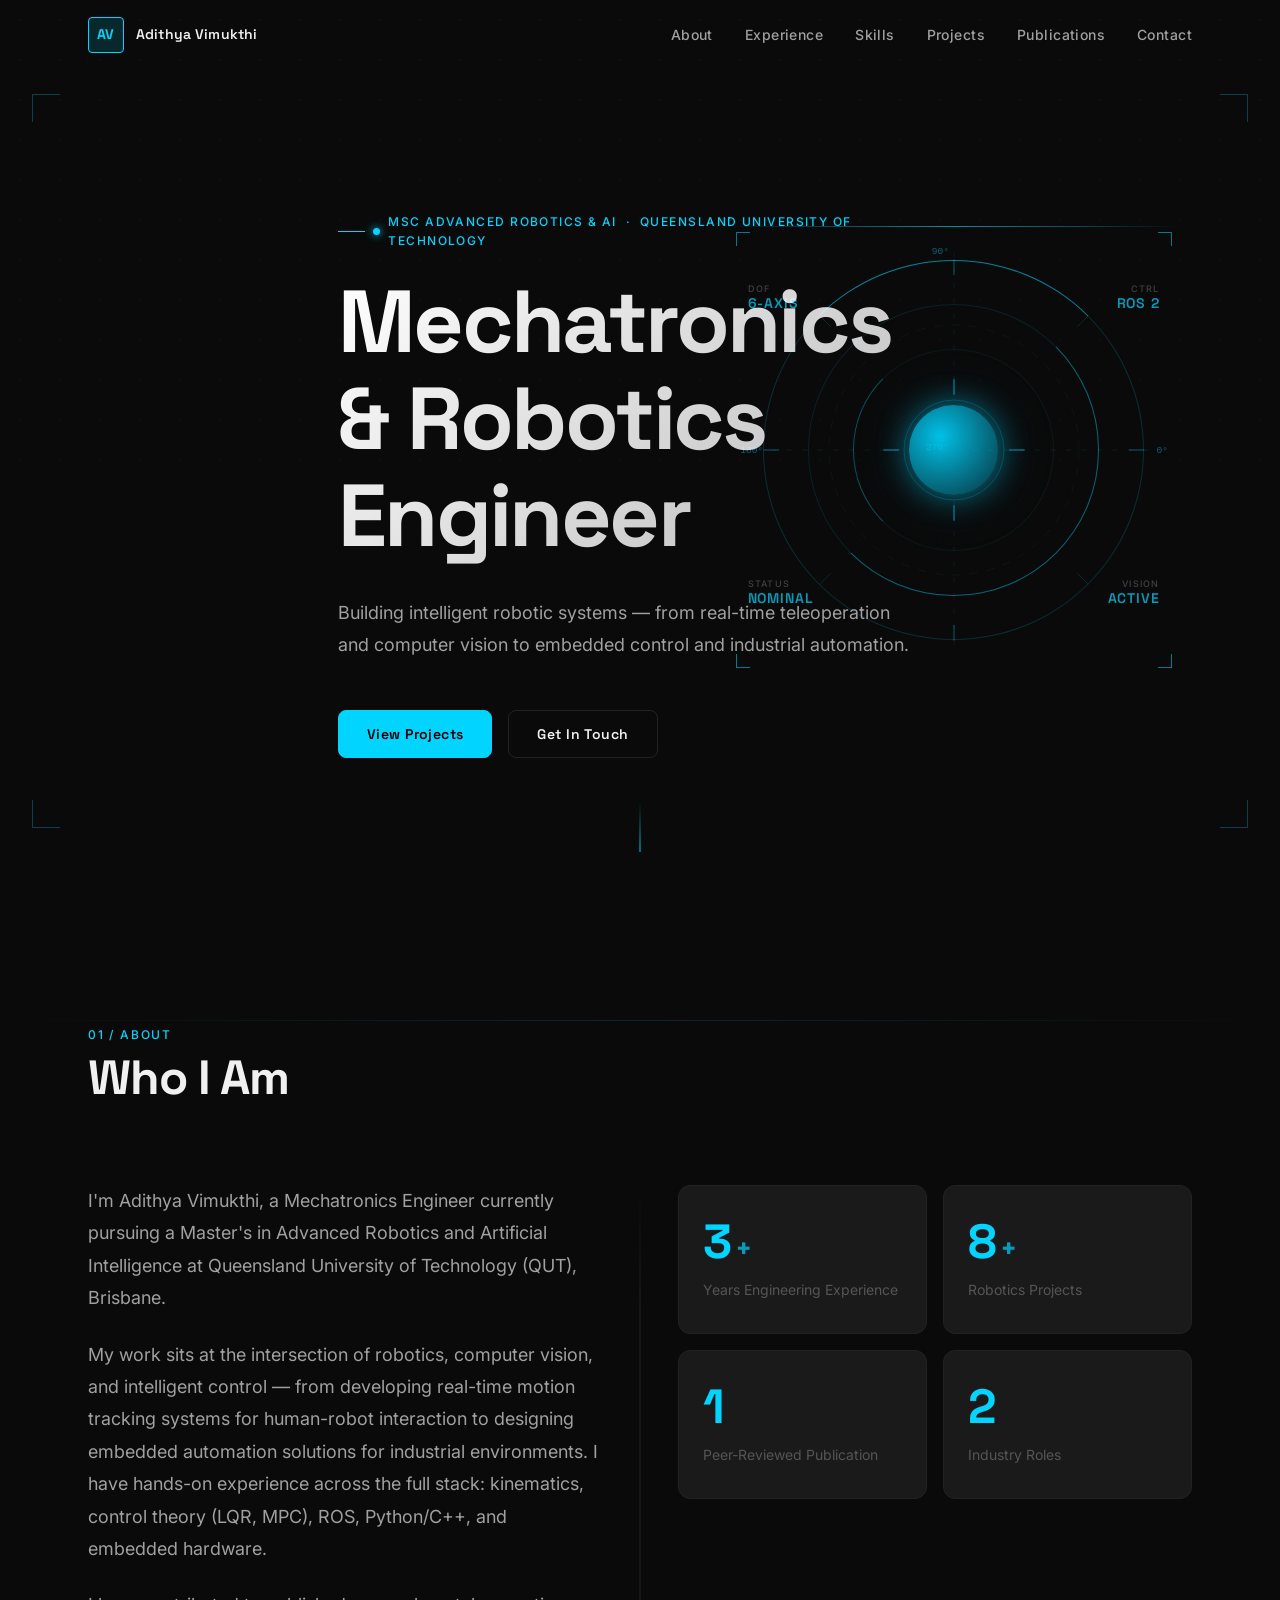
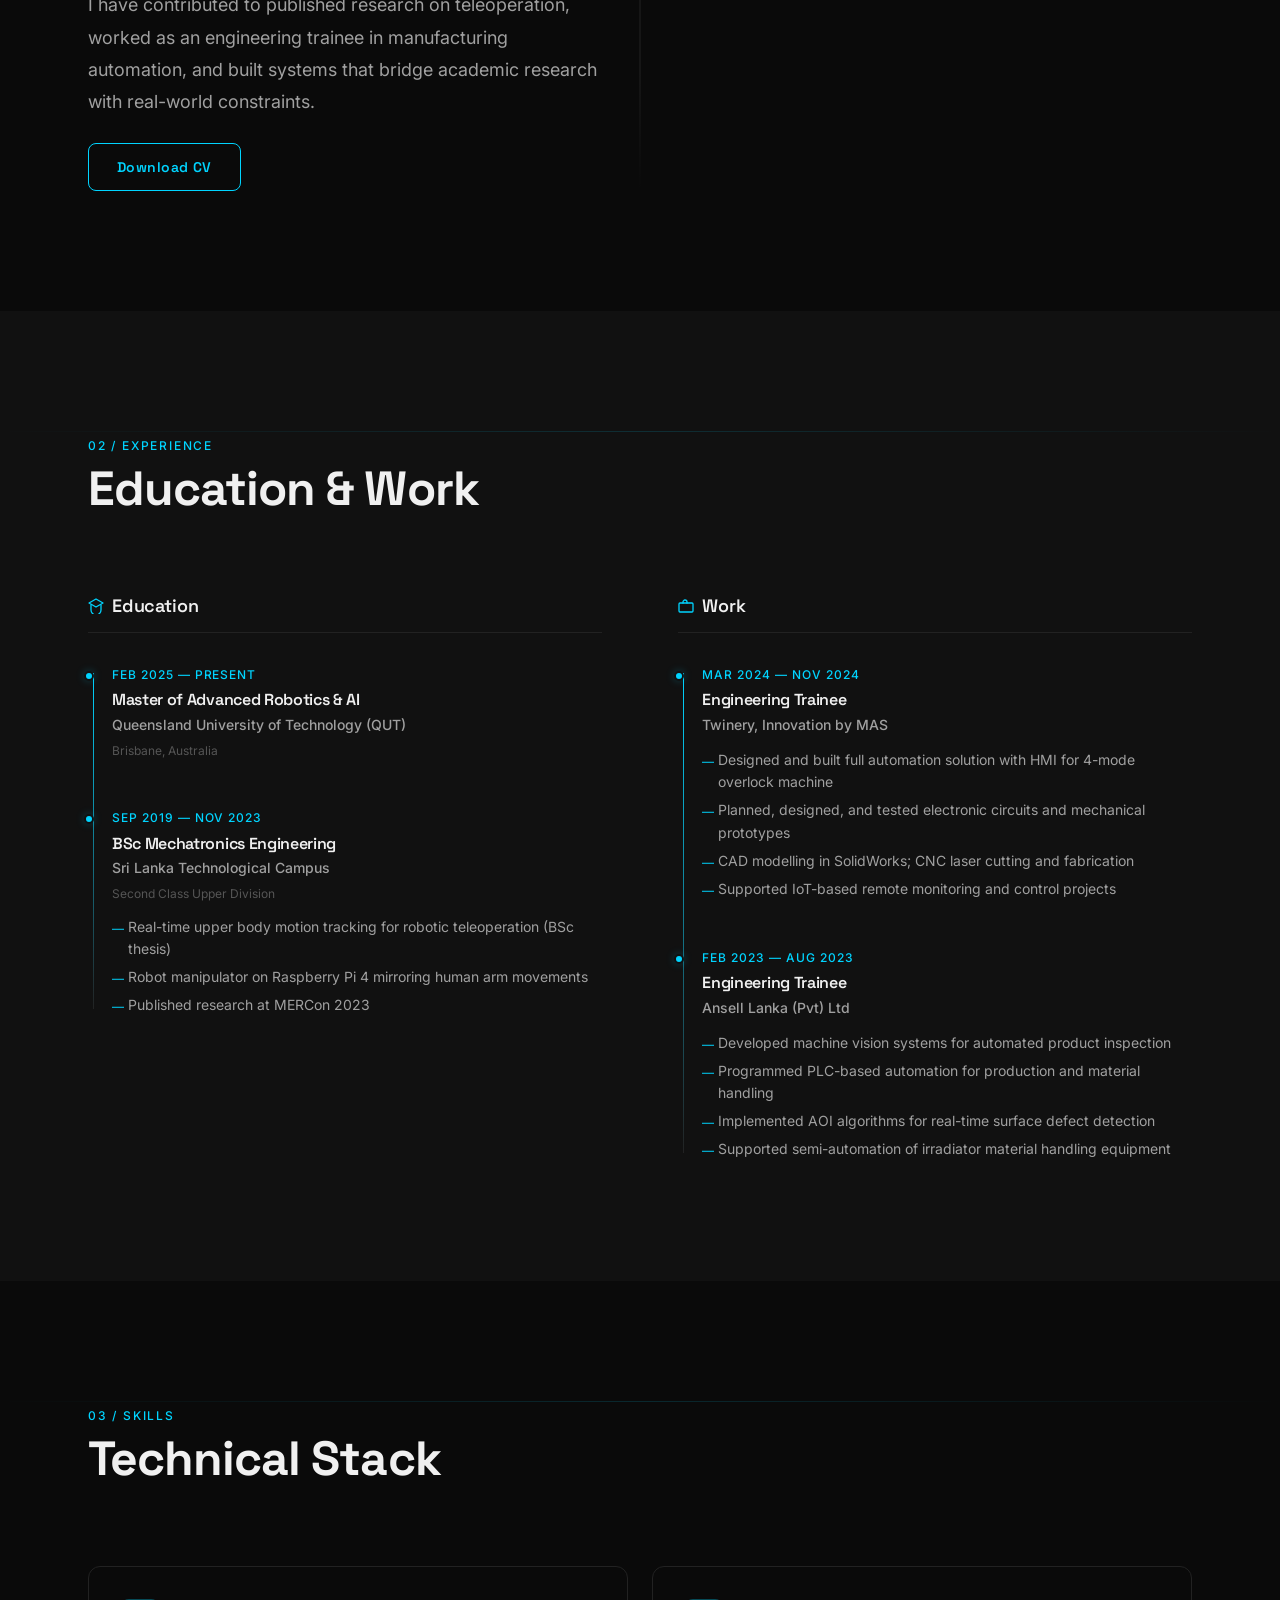
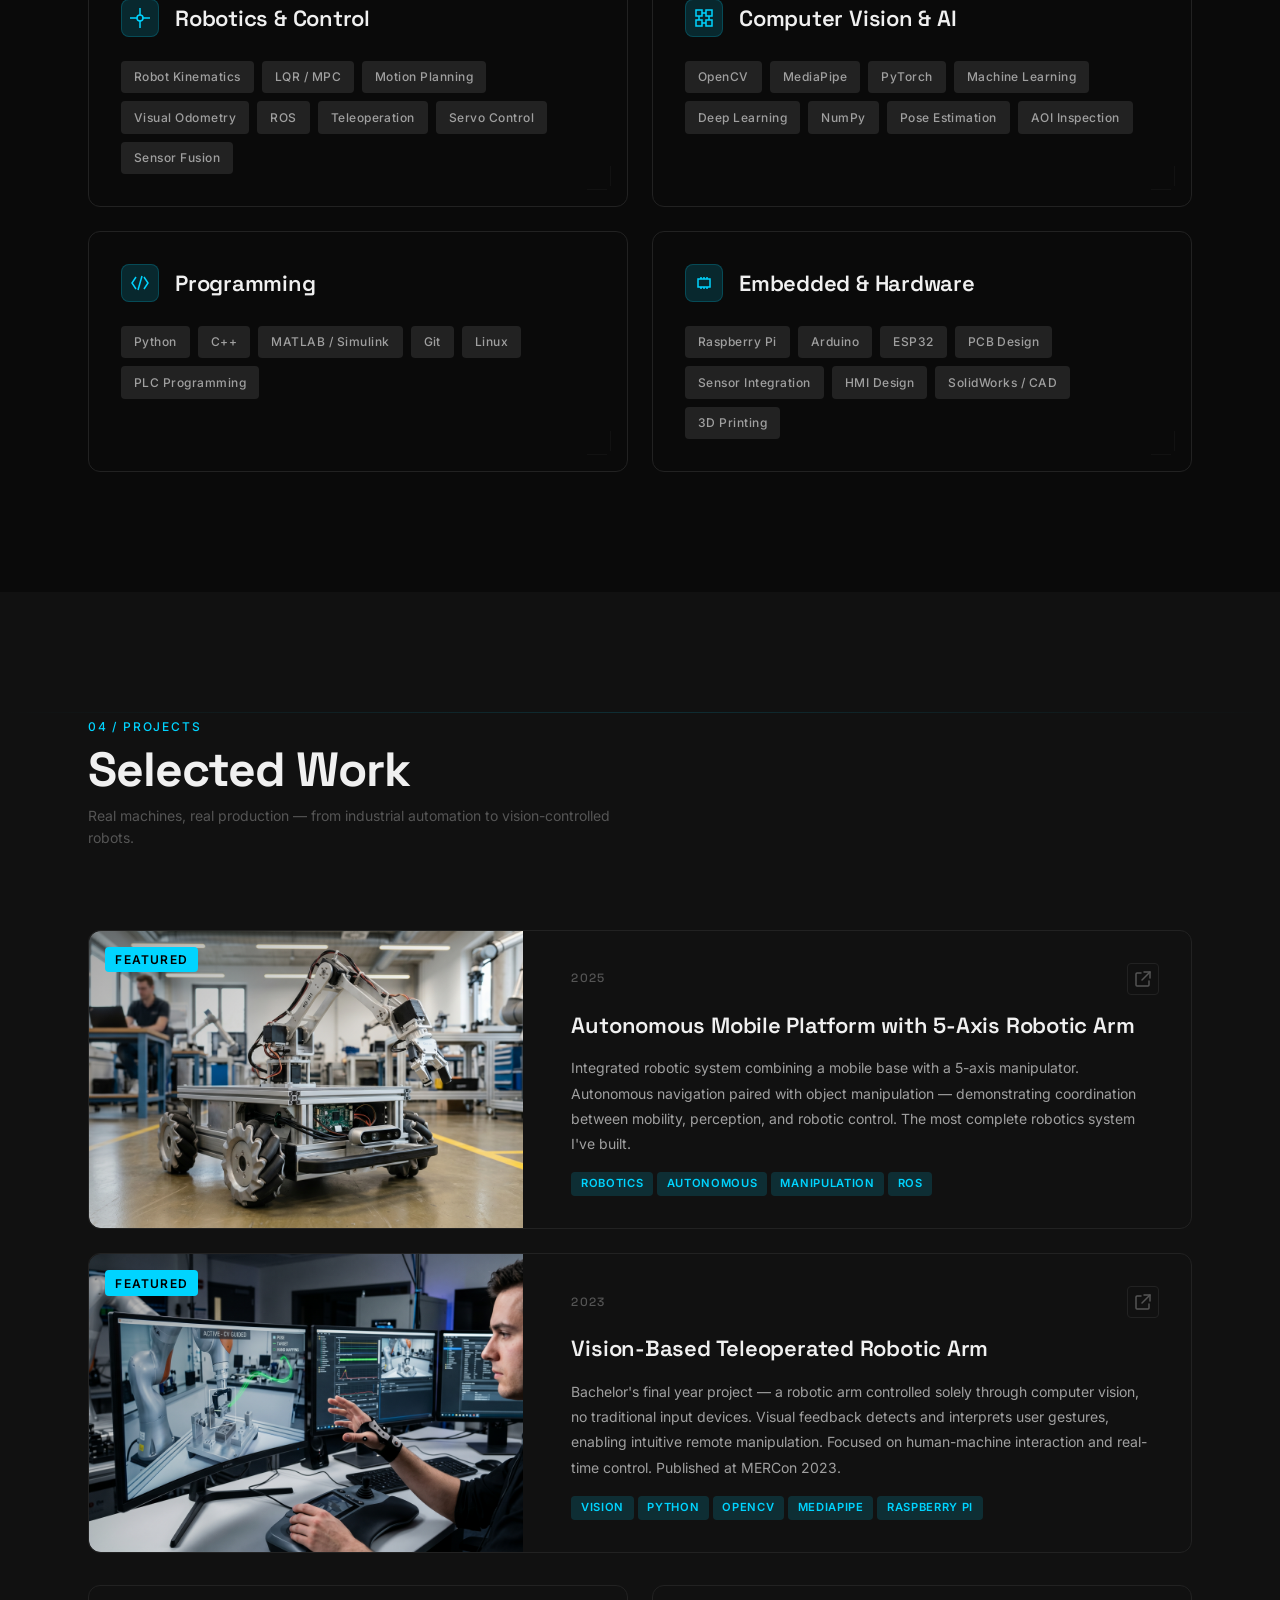
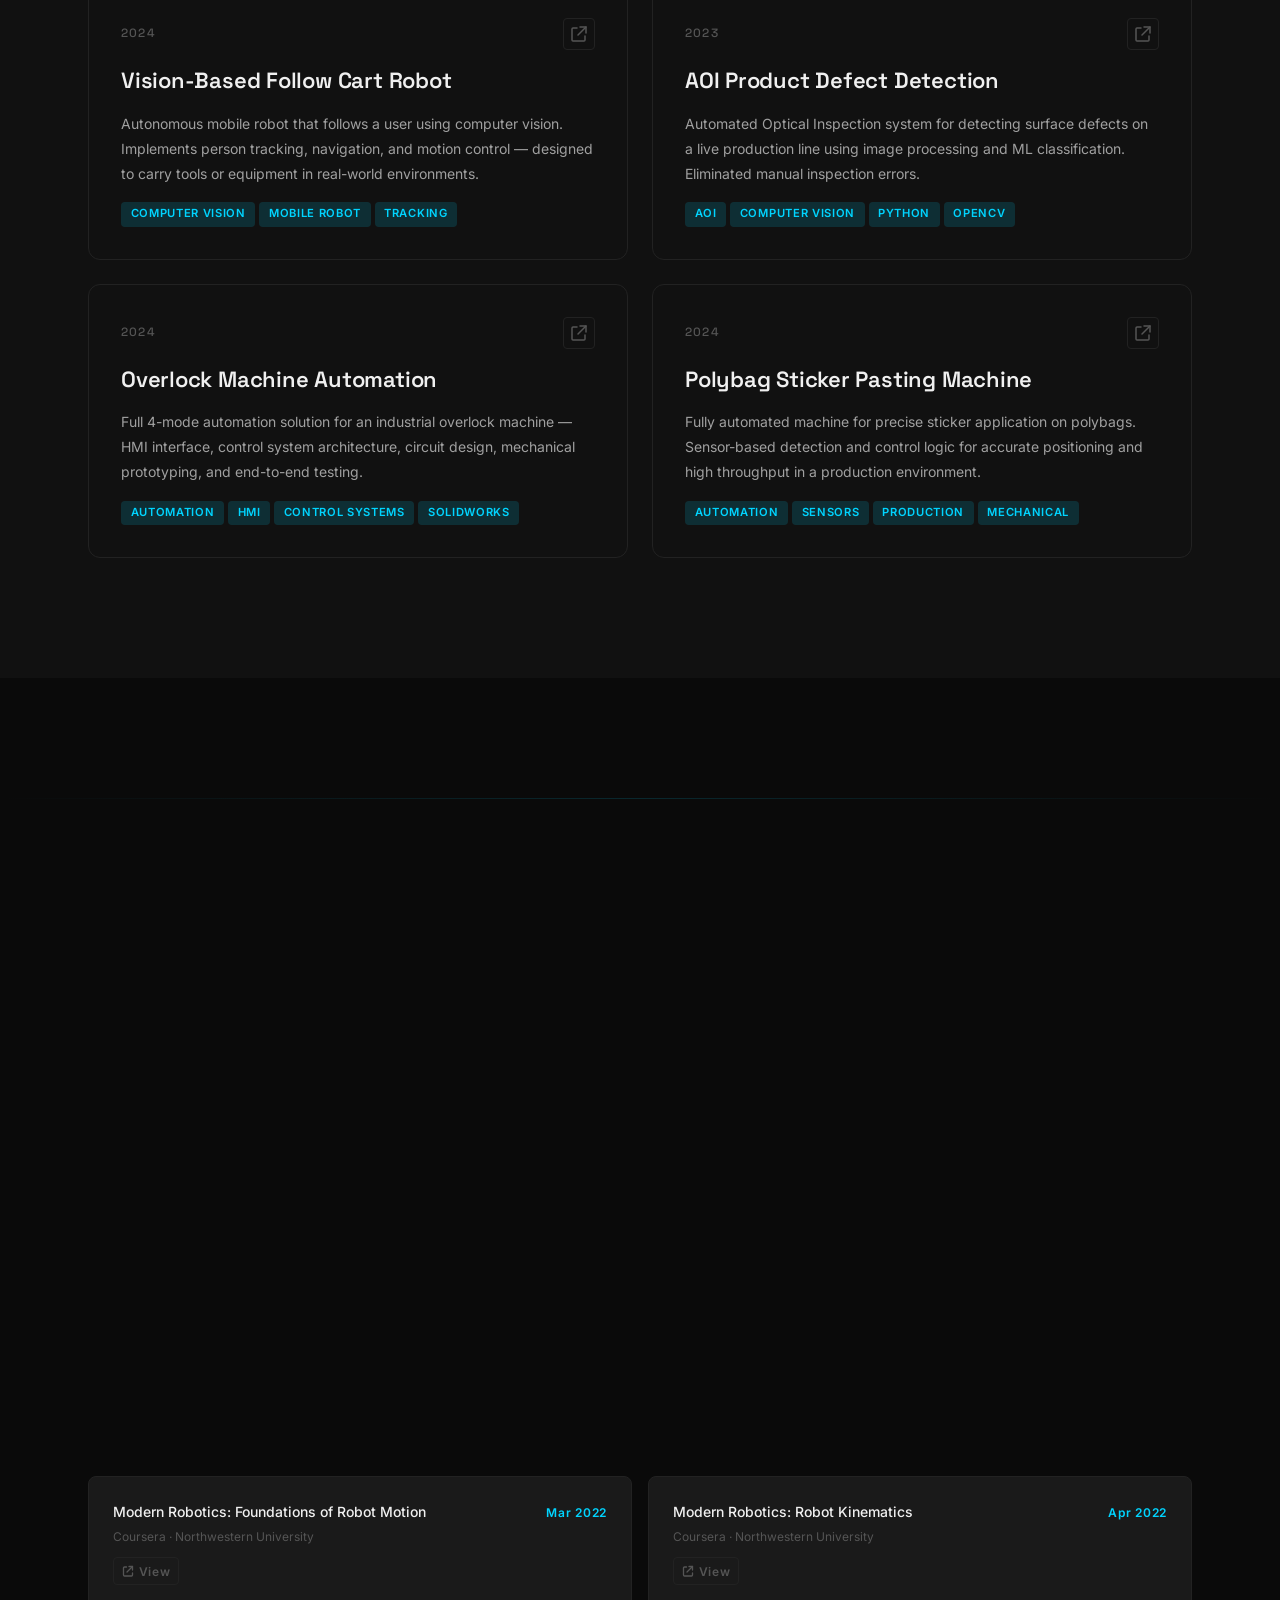
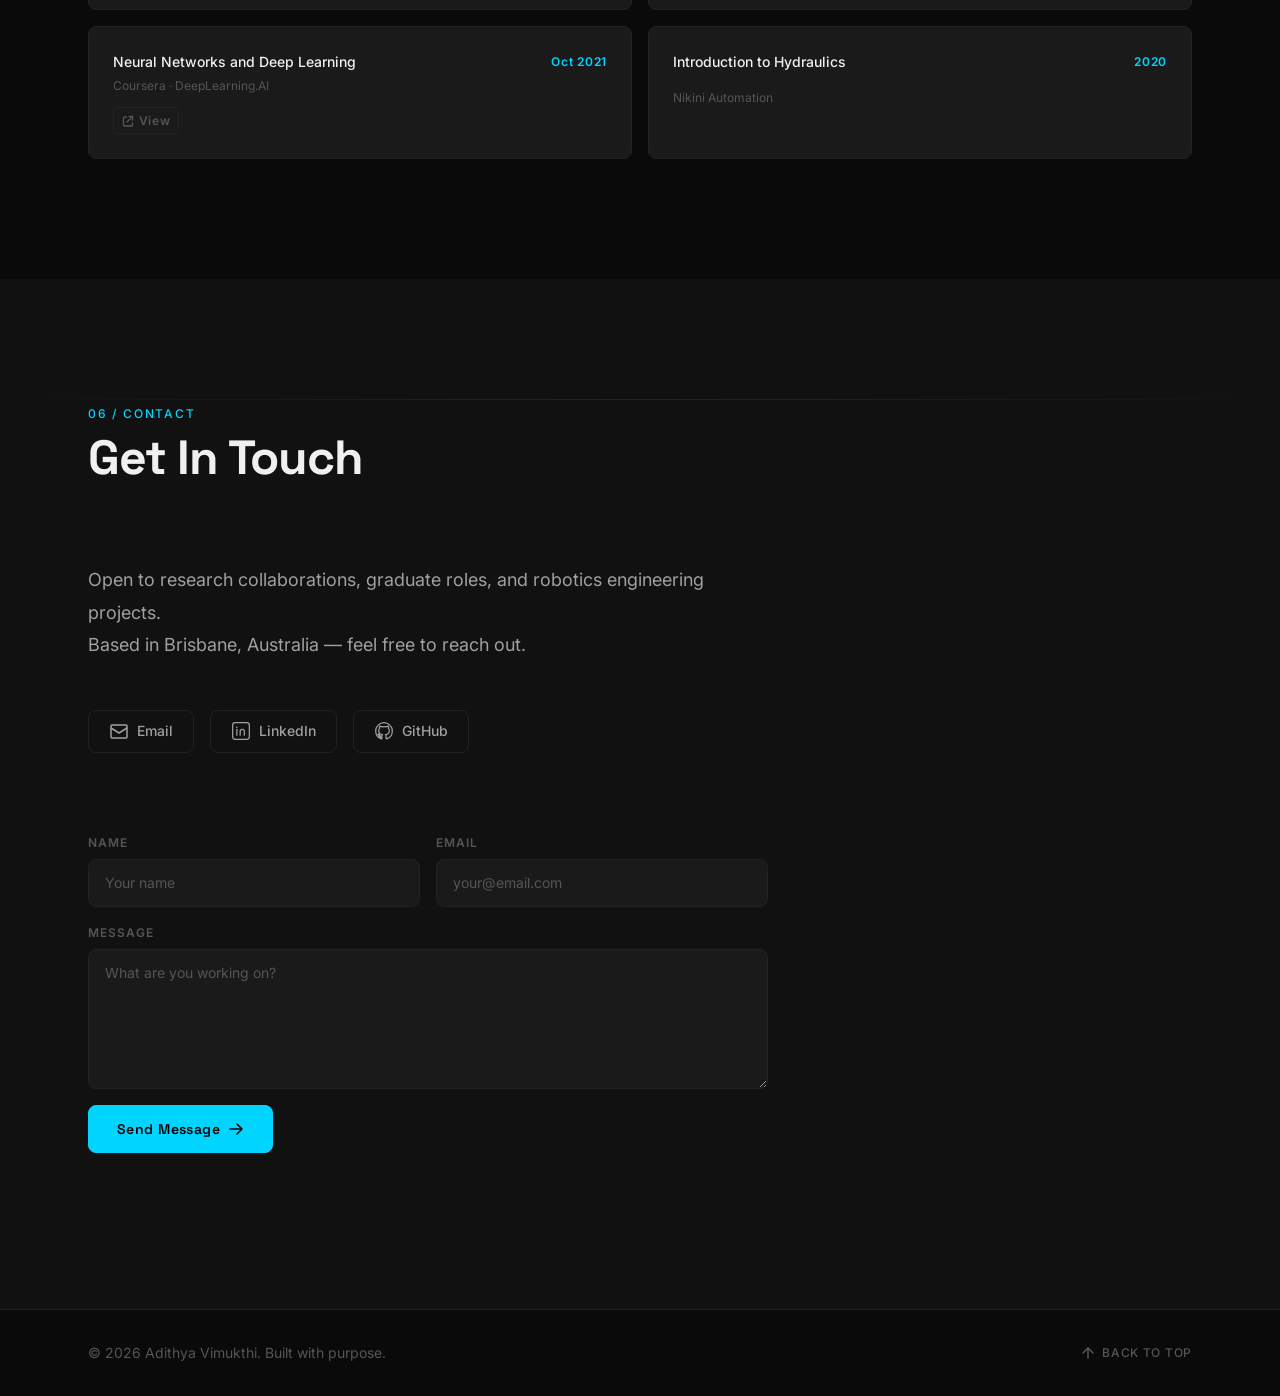
==== commit 8ef29f59: "Fix LinkedIn URL in index.html Updated LinkedIn URL to correct format." ====
--- a/index.html
+++ b/index.html
@@ -702,7 +702,7 @@
           </svg>
           <span>Email</span>
         </a>
-        <a href="https://www.linkedin.com/in/adithyavimukthi-a99v12w23" class="social-link" aria-label="Adithya on LinkedIn" target="_blank" rel="noopener noreferrer">
+        <a href="www.linkedin.com/in/adithya-vimukthi-a99v12w23" class="social-link" aria-label="Adithya on LinkedIn" target="_blank" rel="noopener noreferrer">
           <svg width="20" height="20" viewBox="0 0 24 24" fill="none" aria-hidden="true">
             <rect x="2" y="2" width="20" height="20" rx="3" stroke="currentColor" stroke-width="1.5"/>
             <path d="M7 10v7" stroke="currentColor" stroke-width="1.5" stroke-linecap="round"/>
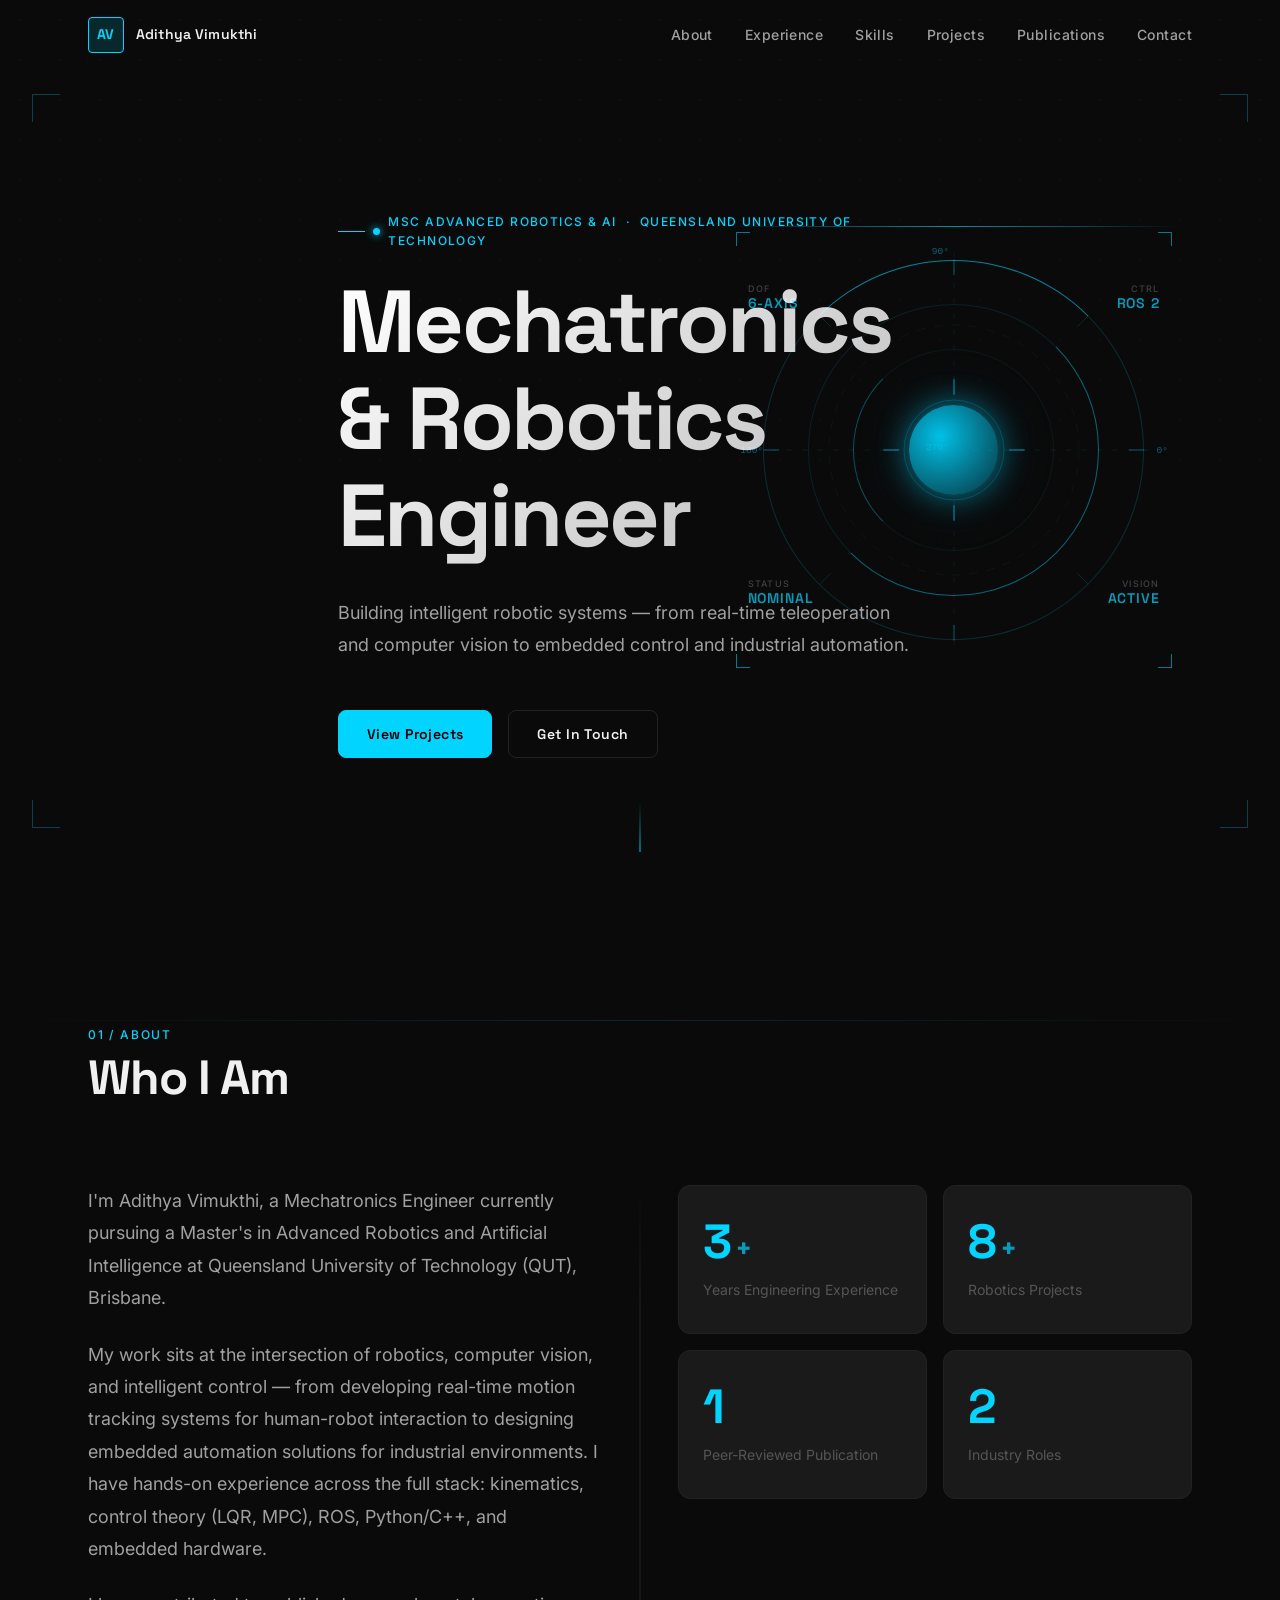
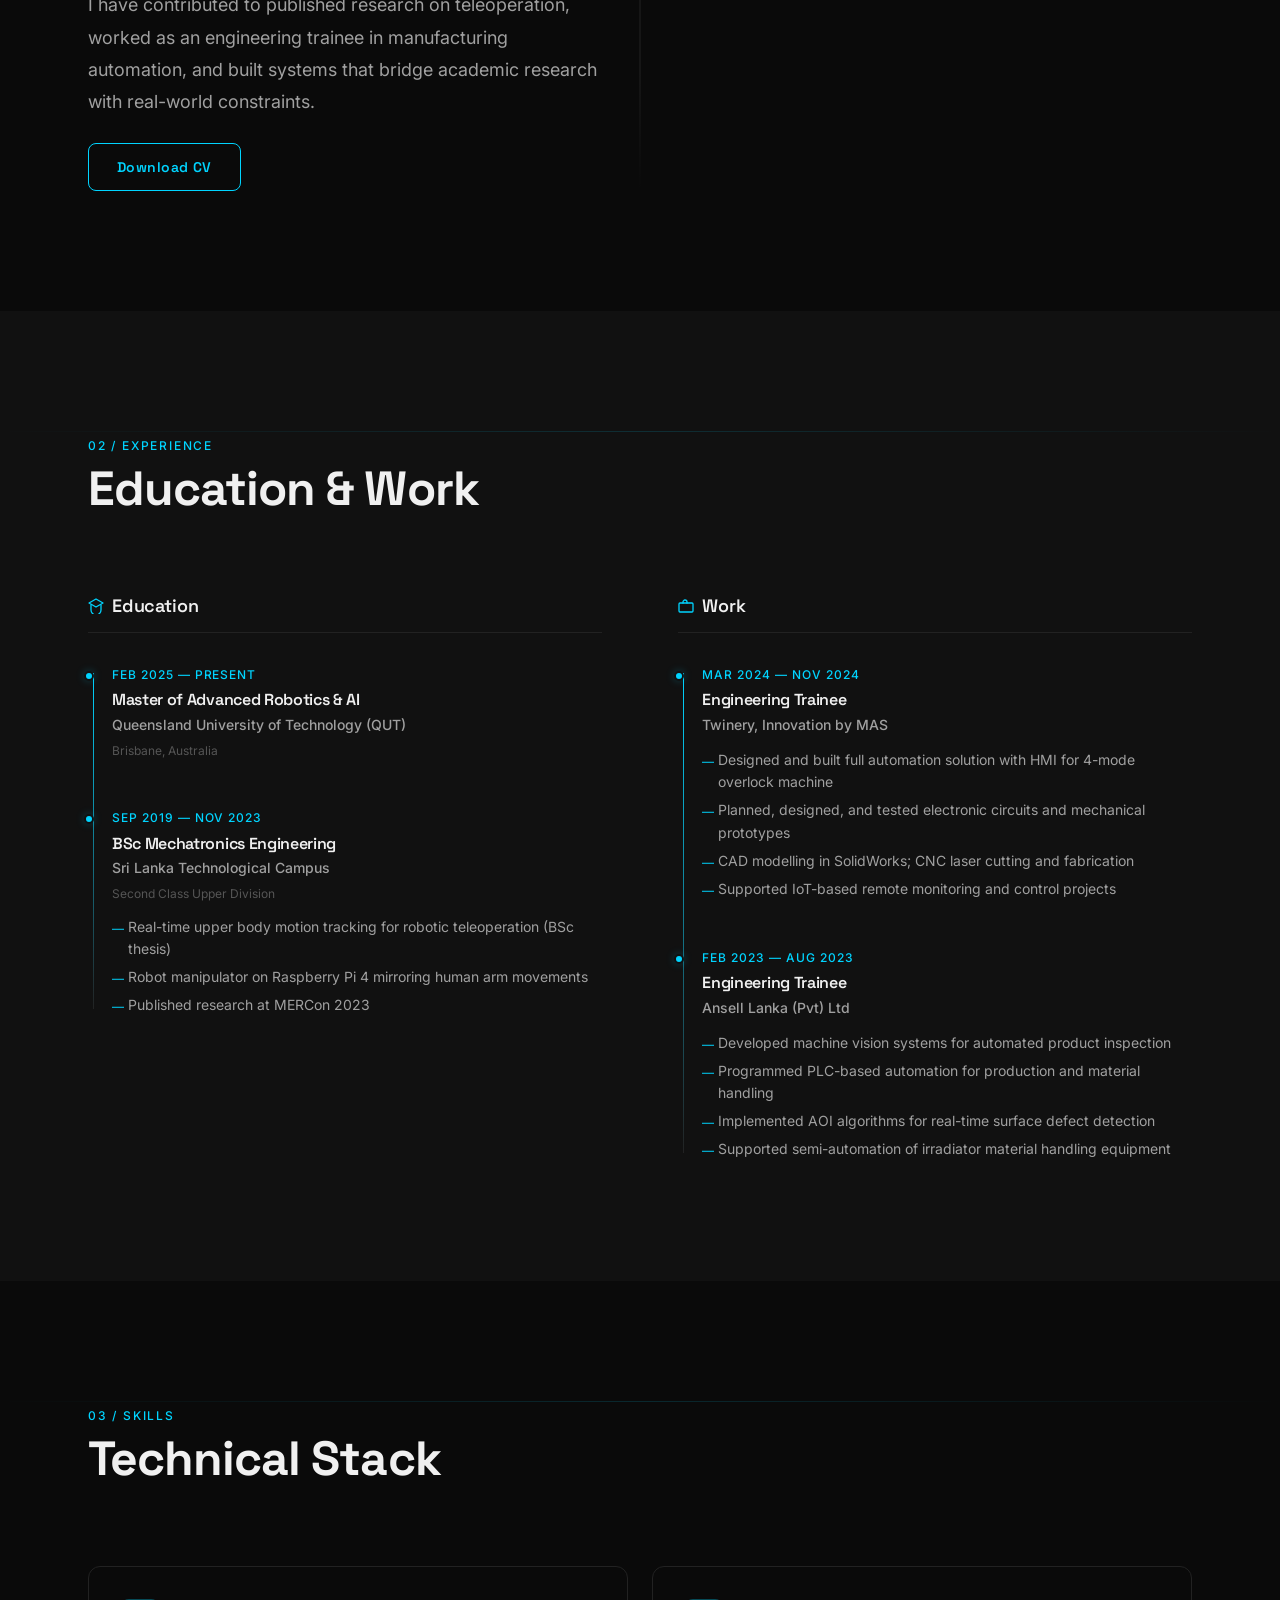
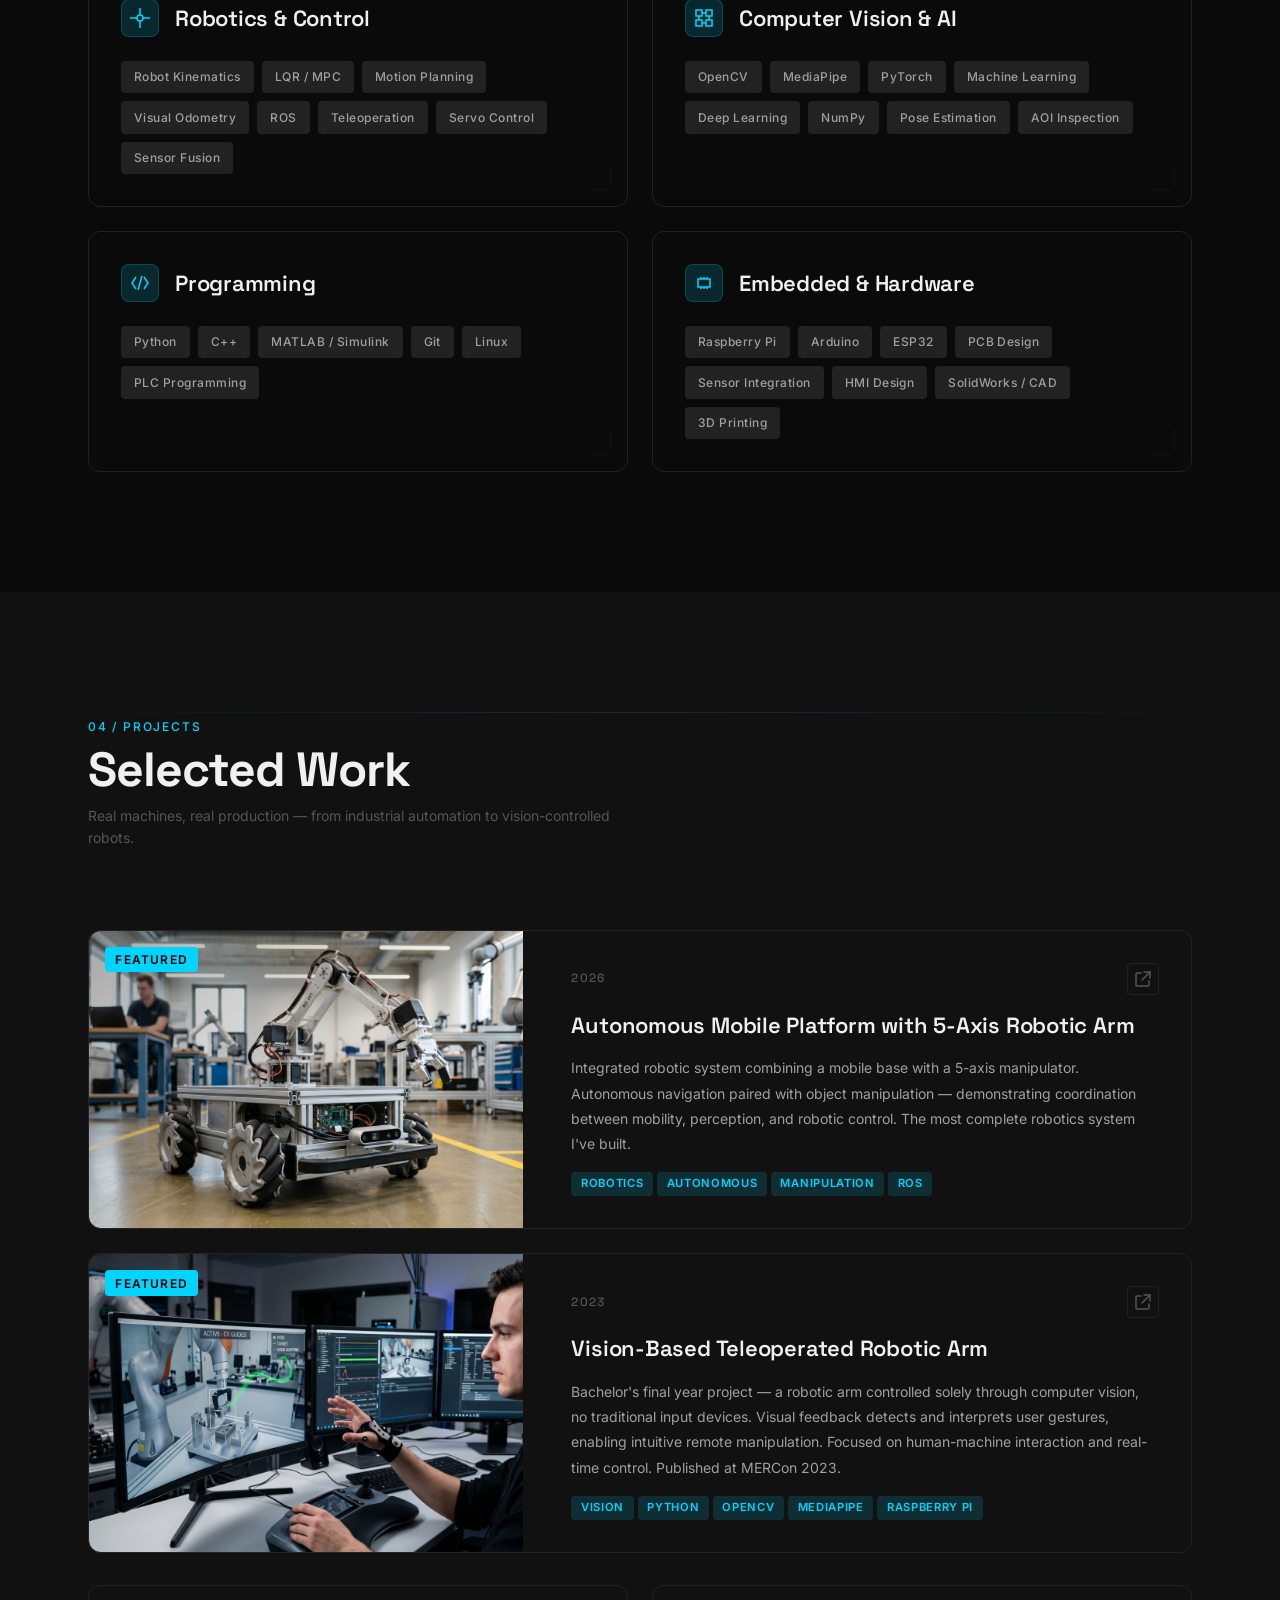
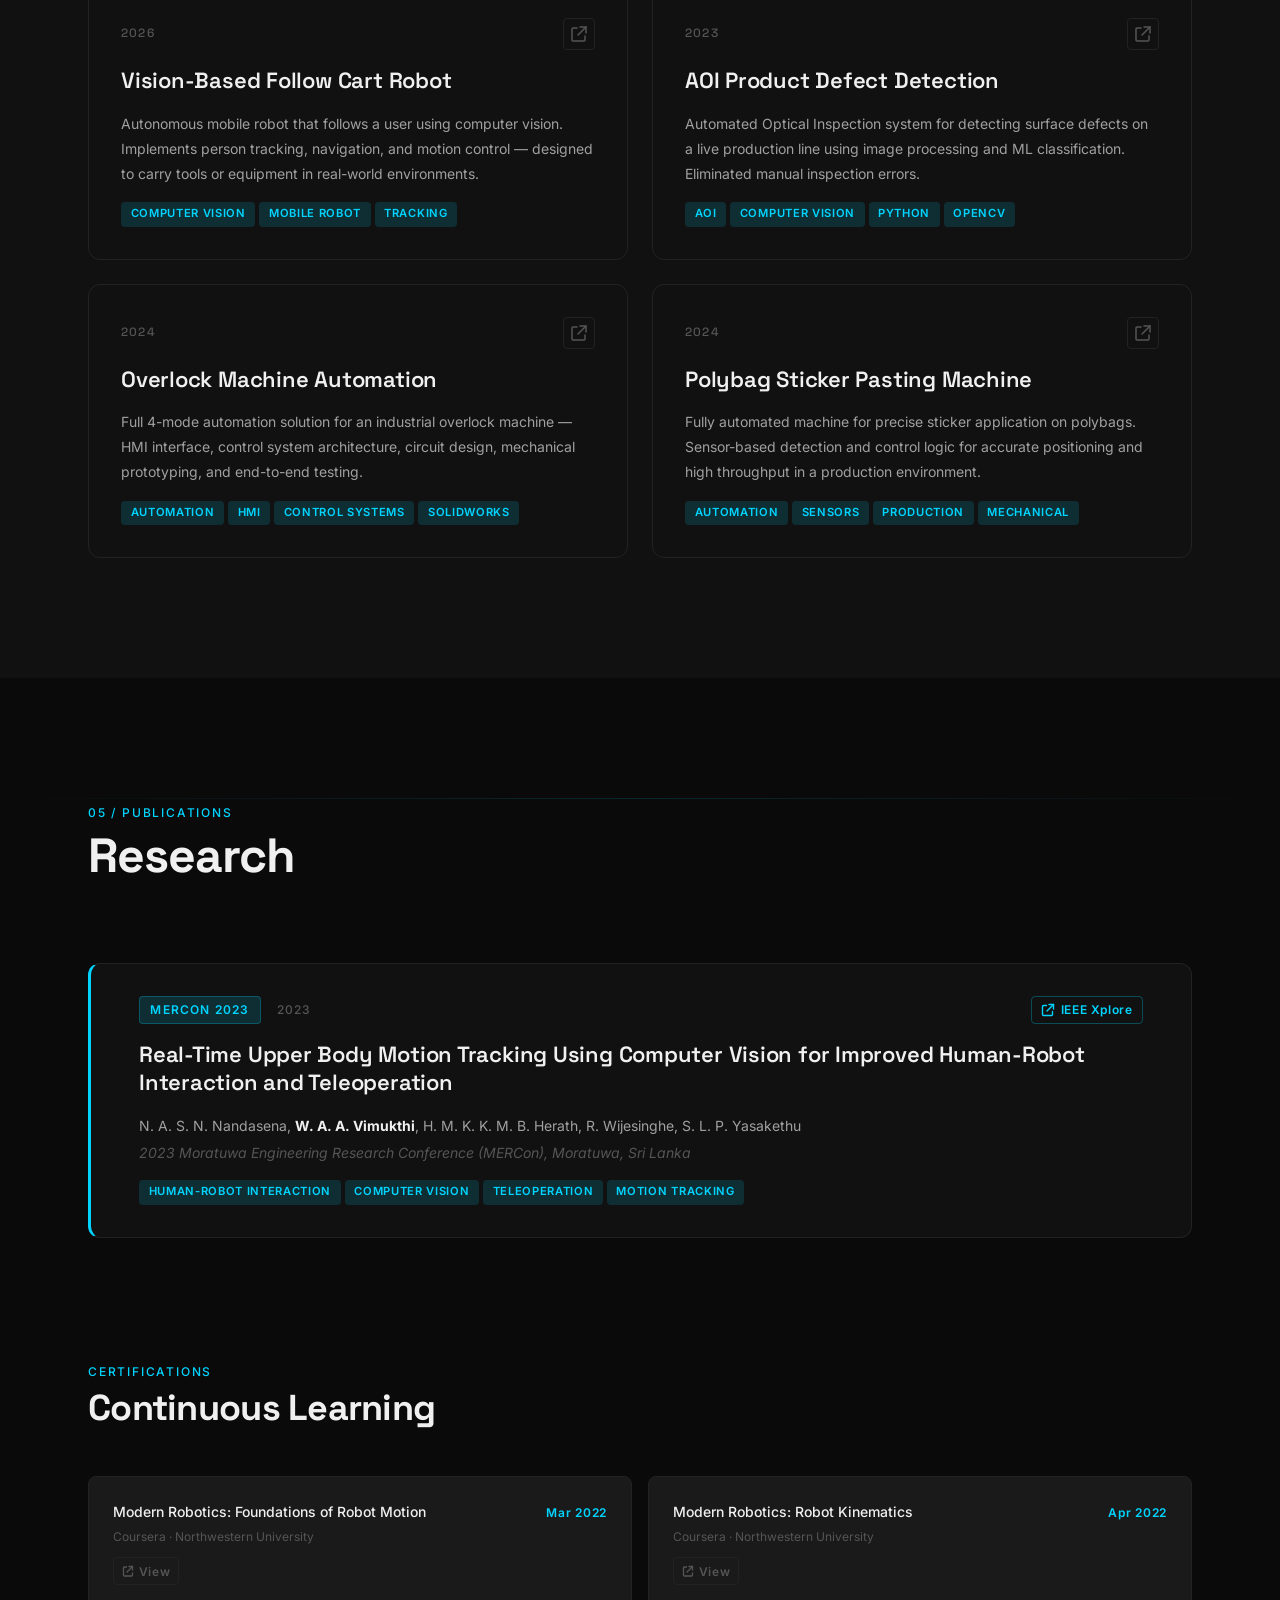
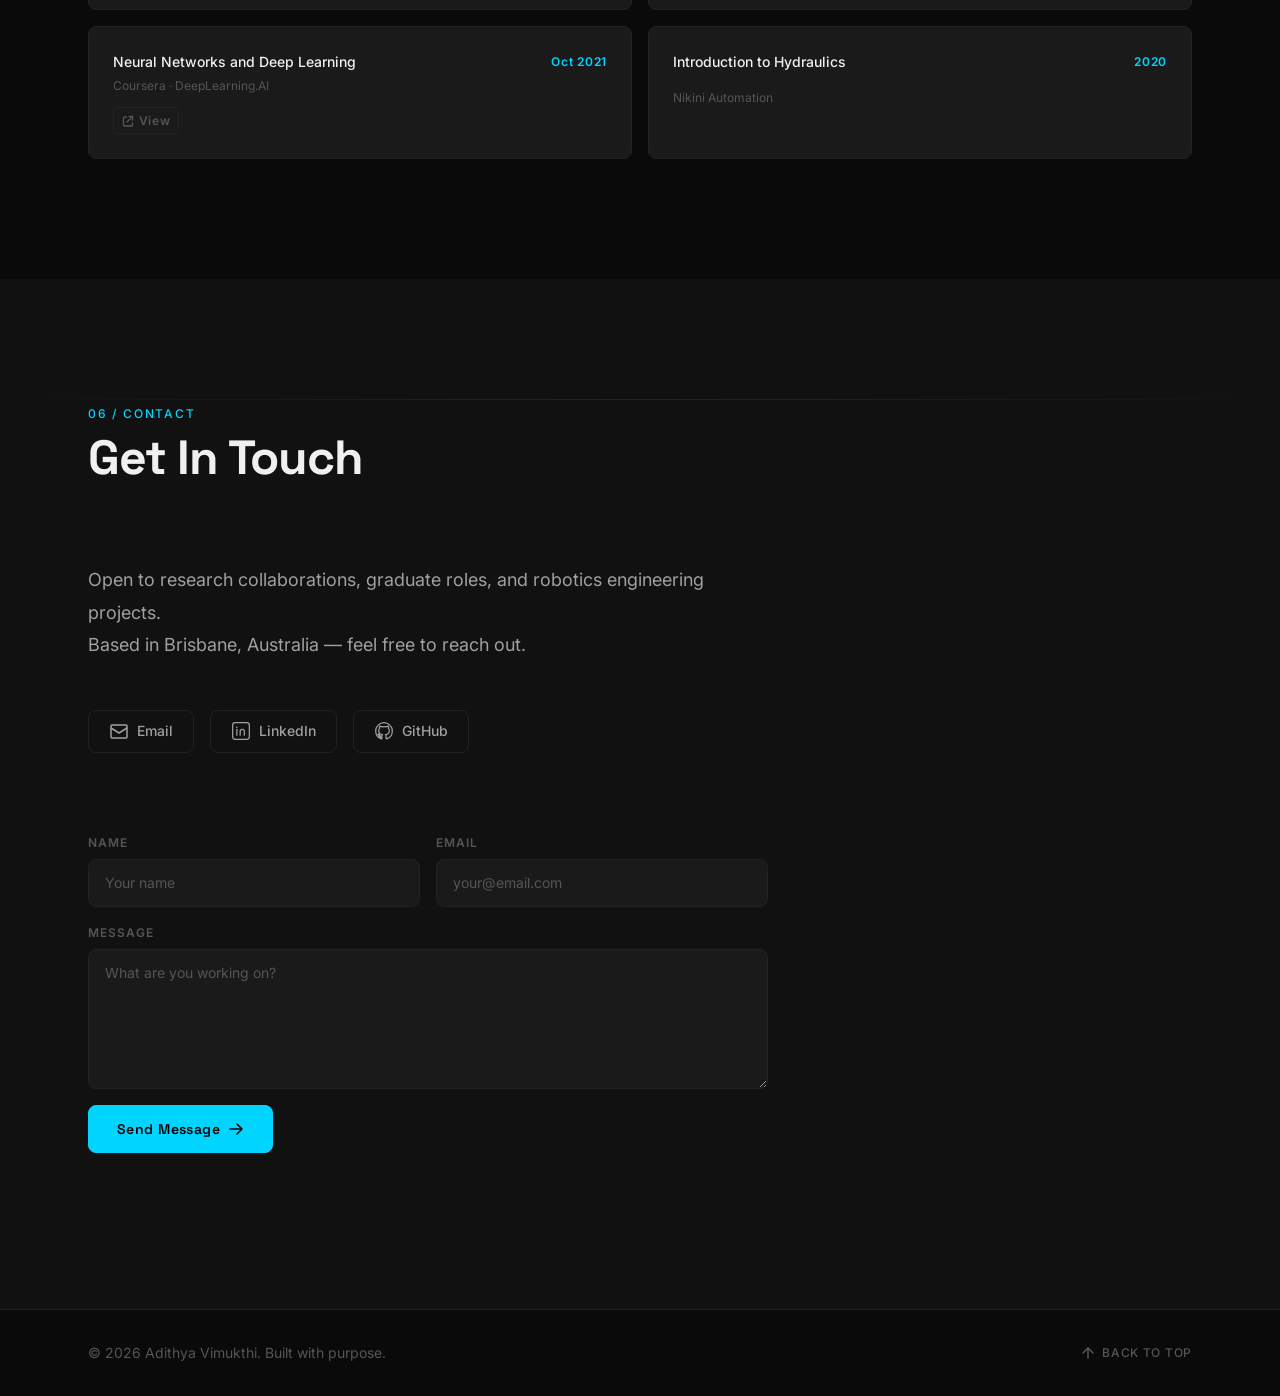
==== commit 62bada4f: "Add files via upload" ====
--- a/index.html
+++ b/index.html
@@ -1,17 +1,22 @@
 <!DOCTYPE html>
 <html lang="en">
+
 <head>
   <meta charset="UTF-8" />
   <meta name="viewport" content="width=device-width, initial-scale=1.0" />
   <title>Adithya Vimukthi — Robotics & AI Engineer</title>
-  <meta name="description" content="Adithya Vimukthi — Mechatronics Engineer and Master's student in Advanced Robotics & AI at QUT. Specialising in robot control, computer vision, and intelligent automation." />
+  <meta name="description"
+    content="Adithya Vimukthi — Mechatronics Engineer and Master's student in Advanced Robotics & AI at QUT. Specialising in robot control, computer vision, and intelligent automation." />
 
   <link rel="preconnect" href="https://fonts.googleapis.com" />
   <link rel="preconnect" href="https://fonts.gstatic.com" crossorigin />
-  <link href="https://fonts.googleapis.com/css2?family=Space+Grotesk:wght@300;400;500;600;700&family=Inter:wght@300;400;500;600&display=swap" rel="stylesheet" />
+  <link
+    href="https://fonts.googleapis.com/css2?family=Space+Grotesk:wght@300;400;500;600;700&family=Inter:wght@300;400;500;600&display=swap"
+    rel="stylesheet" />
 
   <link rel="stylesheet" href="style.css" />
 </head>
+
 <body>
 
   <!-- ===================== NAVIGATION ===================== -->
@@ -23,15 +28,16 @@
       </a>
 
       <ul class="nav__links" role="list">
-        <li><a href="#about"        class="nav__link">About</a></li>
-        <li><a href="#experience"   class="nav__link">Experience</a></li>
-        <li><a href="#skills"       class="nav__link">Skills</a></li>
-        <li><a href="#projects"     class="nav__link">Projects</a></li>
+        <li><a href="#about" class="nav__link">About</a></li>
+        <li><a href="#experience" class="nav__link">Experience</a></li>
+        <li><a href="#skills" class="nav__link">Skills</a></li>
+        <li><a href="#projects" class="nav__link">Projects</a></li>
         <li><a href="#publications" class="nav__link">Publications</a></li>
-        <li><a href="#contact"      class="nav__link">Contact</a></li>
+        <li><a href="#contact" class="nav__link">Contact</a></li>
       </ul>
 
-      <button class="nav__hamburger" id="hamburger" aria-label="Toggle navigation menu" aria-expanded="false" aria-controls="mobile-menu">
+      <button class="nav__hamburger" id="hamburger" aria-label="Toggle navigation menu" aria-expanded="false"
+        aria-controls="mobile-menu">
         <span class="nav__hamburger-bar"></span>
         <span class="nav__hamburger-bar"></span>
         <span class="nav__hamburger-bar"></span>
@@ -40,12 +46,12 @@
 
     <div class="nav__mobile" id="mobile-menu" aria-hidden="true">
       <ul class="nav__mobile-links" role="list">
-        <li><a href="#about"        class="nav__mobile-link" data-mobile-link>About</a></li>
-        <li><a href="#experience"   class="nav__mobile-link" data-mobile-link>Experience</a></li>
-        <li><a href="#skills"       class="nav__mobile-link" data-mobile-link>Skills</a></li>
-        <li><a href="#projects"     class="nav__mobile-link" data-mobile-link>Projects</a></li>
+        <li><a href="#about" class="nav__mobile-link" data-mobile-link>About</a></li>
+        <li><a href="#experience" class="nav__mobile-link" data-mobile-link>Experience</a></li>
+        <li><a href="#skills" class="nav__mobile-link" data-mobile-link>Skills</a></li>
+        <li><a href="#projects" class="nav__mobile-link" data-mobile-link>Projects</a></li>
         <li><a href="#publications" class="nav__mobile-link" data-mobile-link>Publications</a></li>
-        <li><a href="#contact"      class="nav__mobile-link" data-mobile-link>Contact</a></li>
+        <li><a href="#contact" class="nav__mobile-link" data-mobile-link>Contact</a></li>
       </ul>
     </div>
   </nav>
@@ -97,31 +103,38 @@
         <!-- Technical SVG overlay: axes, ticks, crosshair -->
         <svg class="hero__orb-svg" viewBox="-260 -260 520 520" xmlns="http://www.w3.org/2000/svg" aria-hidden="true">
           <!-- Dashed crosshair axes -->
-          <line x1="-230" y1="0"    x2="230" y2="0"    stroke="rgba(0,212,255,0.13)" stroke-width="0.8" stroke-dasharray="6 12"/>
-          <line x1="0"    y1="-230" x2="0"   y2="230"  stroke="rgba(0,212,255,0.13)" stroke-width="0.8" stroke-dasharray="6 12"/>
+          <line x1="-230" y1="0" x2="230" y2="0" stroke="rgba(0,212,255,0.13)" stroke-width="0.8"
+            stroke-dasharray="6 12" />
+          <line x1="0" y1="-230" x2="0" y2="230" stroke="rgba(0,212,255,0.13)" stroke-width="0.8"
+            stroke-dasharray="6 12" />
           <!-- Inner dashed ring (joint-range indicator) -->
-          <circle cx="0" cy="0" r="145" fill="none" stroke="rgba(0,212,255,0.07)" stroke-width="1" stroke-dasharray="10 10"/>
+          <circle cx="0" cy="0" r="145" fill="none" stroke="rgba(0,212,255,0.07)" stroke-width="1"
+            stroke-dasharray="10 10" />
           <!-- Cardinal tick marks on outer ring (r≈221) -->
-          <line x1="0"    y1="-221" x2="0"    y2="-203" stroke="rgba(0,212,255,0.4)"  stroke-width="1.2"/>
-          <line x1="0"    y1=" 203" x2="0"    y2=" 221" stroke="rgba(0,212,255,0.4)"  stroke-width="1.2"/>
-          <line x1="-221" y1="0"    x2="-203" y2="0"    stroke="rgba(0,212,255,0.4)"  stroke-width="1.2"/>
-          <line x1=" 203" y1="0"    x2=" 221" y2="0"    stroke="rgba(0,212,255,0.4)"  stroke-width="1.2"/>
+          <line x1="0" y1="-221" x2="0" y2="-203" stroke="rgba(0,212,255,0.4)" stroke-width="1.2" />
+          <line x1="0" y1=" 203" x2="0" y2=" 221" stroke="rgba(0,212,255,0.4)" stroke-width="1.2" />
+          <line x1="-221" y1="0" x2="-203" y2="0" stroke="rgba(0,212,255,0.4)" stroke-width="1.2" />
+          <line x1=" 203" y1="0" x2=" 221" y2="0" stroke="rgba(0,212,255,0.4)" stroke-width="1.2" />
           <!-- Diagonal ticks at 45° (221·sin45≈156, 203·sin45≈143) -->
-          <line x1=" 143" y1="-143" x2=" 156" y2="-156" stroke="rgba(0,212,255,0.22)" stroke-width="0.8"/>
-          <line x1="-143" y1="-143" x2="-156" y2="-156" stroke="rgba(0,212,255,0.22)" stroke-width="0.8"/>
-          <line x1=" 143" y1=" 143" x2=" 156" y2=" 156" stroke="rgba(0,212,255,0.22)" stroke-width="0.8"/>
-          <line x1="-143" y1=" 143" x2="-156" y2=" 156" stroke="rgba(0,212,255,0.22)" stroke-width="0.8"/>
+          <line x1=" 143" y1="-143" x2=" 156" y2="-156" stroke="rgba(0,212,255,0.22)" stroke-width="0.8" />
+          <line x1="-143" y1="-143" x2="-156" y2="-156" stroke="rgba(0,212,255,0.22)" stroke-width="0.8" />
+          <line x1=" 143" y1=" 143" x2=" 156" y2=" 156" stroke="rgba(0,212,255,0.22)" stroke-width="0.8" />
+          <line x1="-143" y1=" 143" x2="-156" y2=" 156" stroke="rgba(0,212,255,0.22)" stroke-width="0.8" />
           <!-- Degree labels -->
-          <text x="235"  y="4"    font-size="11" fill="rgba(0,212,255,0.45)" font-family="monospace" text-anchor="start">0°</text>
-          <text x="-248" y="4"    font-size="11" fill="rgba(0,212,255,0.45)" font-family="monospace" text-anchor="start">180°</text>
-          <text x="-6"   y="-227" font-size="11" fill="rgba(0,212,255,0.45)" font-family="monospace" text-anchor="end">90°</text>
-          <text x="-6"   y=" 246" font-size="11" fill="rgba(0,212,255,0.45)" font-family="monospace" text-anchor="end">270°</text>
+          <text x="235" y="4" font-size="11" fill="rgba(0,212,255,0.45)" font-family="monospace"
+            text-anchor="start">0°</text>
+          <text x="-248" y="4" font-size="11" fill="rgba(0,212,255,0.45)" font-family="monospace"
+            text-anchor="start">180°</text>
+          <text x="-6" y="-227" font-size="11" fill="rgba(0,212,255,0.45)" font-family="monospace"
+            text-anchor="end">90°</text>
+          <text x="-6" y=" 246" font-size="11" fill="rgba(0,212,255,0.45)" font-family="monospace"
+            text-anchor="end">270°</text>
           <!-- Targeting crosshair around core (core radius ≈52 SVG units) -->
-          <circle cx="0" cy="0" r="58" fill="none" stroke="rgba(0,212,255,0.3)" stroke-width="0.8"/>
-          <line x1="-82" y1="0"  x2="-64" y2="0"  stroke="rgba(0,212,255,0.65)" stroke-width="1.2"/>
-          <line x1=" 64" y1="0"  x2=" 82" y2="0"  stroke="rgba(0,212,255,0.65)" stroke-width="1.2"/>
-          <line x1="0"   y1="-82" x2="0"  y2="-64" stroke="rgba(0,212,255,0.65)" stroke-width="1.2"/>
-          <line x1="0"   y1=" 64" x2="0"  y2=" 82" stroke="rgba(0,212,255,0.65)" stroke-width="1.2"/>
+          <circle cx="0" cy="0" r="58" fill="none" stroke="rgba(0,212,255,0.3)" stroke-width="0.8" />
+          <line x1="-82" y1="0" x2="-64" y2="0" stroke="rgba(0,212,255,0.65)" stroke-width="1.2" />
+          <line x1=" 64" y1="0" x2=" 82" y2="0" stroke="rgba(0,212,255,0.65)" stroke-width="1.2" />
+          <line x1="0" y1="-82" x2="0" y2="-64" stroke="rgba(0,212,255,0.65)" stroke-width="1.2" />
+          <line x1="0" y1=" 64" x2="0" y2=" 82" stroke="rgba(0,212,255,0.65)" stroke-width="1.2" />
         </svg>
 
         <div class="hero__orb-core"></div>
@@ -142,7 +155,7 @@
       </p>
       <div class="hero__ctas reveal">
         <a href="#projects" class="btn btn--primary">View Projects</a>
-        <a href="#contact"  class="btn btn--ghost">Get In Touch</a>
+        <a href="#contact" class="btn btn--ghost">Get In Touch</a>
       </div>
     </div>
 
@@ -219,8 +232,8 @@
         <div class="exp-column reveal">
           <h3 class="exp-column__title">
             <svg width="16" height="16" viewBox="0 0 16 16" fill="none" aria-hidden="true">
-              <path d="M8 1L1 5l7 4 7-4-7-4z" stroke="var(--accent)" stroke-width="1.3" stroke-linejoin="round"/>
-              <path d="M3 7v5a5 5 0 0010 0V7" stroke="var(--accent)" stroke-width="1.3" stroke-linecap="round"/>
+              <path d="M8 1L1 5l7 4 7-4-7-4z" stroke="var(--accent)" stroke-width="1.3" stroke-linejoin="round" />
+              <path d="M3 7v5a5 5 0 0010 0V7" stroke="var(--accent)" stroke-width="1.3" stroke-linecap="round" />
             </svg>
             Education
           </h3>
@@ -258,8 +271,8 @@
         <div class="exp-column reveal">
           <h3 class="exp-column__title">
             <svg width="16" height="16" viewBox="0 0 16 16" fill="none" aria-hidden="true">
-              <rect x="1" y="5" width="14" height="9" rx="1" stroke="var(--accent)" stroke-width="1.3"/>
-              <path d="M5 5V4a2 2 0 014 0v1" stroke="var(--accent)" stroke-width="1.3" stroke-linecap="round"/>
+              <rect x="1" y="5" width="14" height="9" rx="1" stroke="var(--accent)" stroke-width="1.3" />
+              <path d="M5 5V4a2 2 0 014 0v1" stroke="var(--accent)" stroke-width="1.3" stroke-linecap="round" />
             </svg>
             Work
           </h3>
@@ -317,11 +330,11 @@
           <div class="skill-category__header">
             <span class="skill-category__icon" aria-hidden="true">
               <svg width="20" height="20" viewBox="0 0 20 20" fill="none" aria-hidden="true">
-                <circle cx="10" cy="10" r="3" stroke="var(--accent)" stroke-width="1.5"/>
-                <line x1="10" y1="0" x2="10" y2="7" stroke="var(--accent)" stroke-width="1.5"/>
-                <line x1="10" y1="13" x2="10" y2="20" stroke="var(--accent)" stroke-width="1.5"/>
-                <line x1="0" y1="10" x2="7" y2="10" stroke="var(--accent)" stroke-width="1.5"/>
-                <line x1="13" y1="10" x2="20" y2="10" stroke="var(--accent)" stroke-width="1.5"/>
+                <circle cx="10" cy="10" r="3" stroke="var(--accent)" stroke-width="1.5" />
+                <line x1="10" y1="0" x2="10" y2="7" stroke="var(--accent)" stroke-width="1.5" />
+                <line x1="10" y1="13" x2="10" y2="20" stroke="var(--accent)" stroke-width="1.5" />
+                <line x1="0" y1="10" x2="7" y2="10" stroke="var(--accent)" stroke-width="1.5" />
+                <line x1="13" y1="10" x2="20" y2="10" stroke="var(--accent)" stroke-width="1.5" />
               </svg>
             </span>
             <h3 class="skill-category__title">Robotics &amp; Control</h3>
@@ -343,14 +356,14 @@
           <div class="skill-category__header">
             <span class="skill-category__icon" aria-hidden="true">
               <svg width="20" height="20" viewBox="0 0 20 20" fill="none" aria-hidden="true">
-                <rect x="2" y="2" width="6" height="6" stroke="var(--accent)" stroke-width="1.5"/>
-                <rect x="12" y="2" width="6" height="6" stroke="var(--accent)" stroke-width="1.5"/>
-                <rect x="2" y="12" width="6" height="6" stroke="var(--accent)" stroke-width="1.5"/>
-                <rect x="12" y="12" width="6" height="6" stroke="var(--accent)" stroke-width="1.5"/>
-                <line x1="8" y1="5" x2="12" y2="5" stroke="var(--accent)" stroke-width="1.5"/>
-                <line x1="5" y1="8" x2="5" y2="12" stroke="var(--accent)" stroke-width="1.5"/>
-                <line x1="15" y1="8" x2="15" y2="12" stroke="var(--accent)" stroke-width="1.5"/>
-                <line x1="8" y1="15" x2="12" y2="15" stroke="var(--accent)" stroke-width="1.5"/>
+                <rect x="2" y="2" width="6" height="6" stroke="var(--accent)" stroke-width="1.5" />
+                <rect x="12" y="2" width="6" height="6" stroke="var(--accent)" stroke-width="1.5" />
+                <rect x="2" y="12" width="6" height="6" stroke="var(--accent)" stroke-width="1.5" />
+                <rect x="12" y="12" width="6" height="6" stroke="var(--accent)" stroke-width="1.5" />
+                <line x1="8" y1="5" x2="12" y2="5" stroke="var(--accent)" stroke-width="1.5" />
+                <line x1="5" y1="8" x2="5" y2="12" stroke="var(--accent)" stroke-width="1.5" />
+                <line x1="15" y1="8" x2="15" y2="12" stroke="var(--accent)" stroke-width="1.5" />
+                <line x1="8" y1="15" x2="12" y2="15" stroke="var(--accent)" stroke-width="1.5" />
               </svg>
             </span>
             <h3 class="skill-category__title">Computer Vision &amp; AI</h3>
@@ -372,9 +385,9 @@
           <div class="skill-category__header">
             <span class="skill-category__icon" aria-hidden="true">
               <svg width="20" height="20" viewBox="0 0 20 20" fill="none" aria-hidden="true">
-                <polyline points="6,4 2,10 6,16" stroke="var(--accent)" stroke-width="1.5" fill="none"/>
-                <polyline points="14,4 18,10 14,16" stroke="var(--accent)" stroke-width="1.5" fill="none"/>
-                <line x1="12" y1="3" x2="8" y2="17" stroke="var(--accent)" stroke-width="1.5"/>
+                <polyline points="6,4 2,10 6,16" stroke="var(--accent)" stroke-width="1.5" fill="none" />
+                <polyline points="14,4 18,10 14,16" stroke="var(--accent)" stroke-width="1.5" fill="none" />
+                <line x1="12" y1="3" x2="8" y2="17" stroke="var(--accent)" stroke-width="1.5" />
               </svg>
             </span>
             <h3 class="skill-category__title">Programming</h3>
@@ -394,13 +407,13 @@
           <div class="skill-category__header">
             <span class="skill-category__icon" aria-hidden="true">
               <svg width="20" height="20" viewBox="0 0 20 20" fill="none" aria-hidden="true">
-                <rect x="4" y="6" width="12" height="8" stroke="var(--accent)" stroke-width="1.5"/>
-                <line x1="7" y1="6" x2="7" y2="4" stroke="var(--accent)" stroke-width="1.5"/>
-                <line x1="10" y1="6" x2="10" y2="4" stroke="var(--accent)" stroke-width="1.5"/>
-                <line x1="13" y1="6" x2="13" y2="4" stroke="var(--accent)" stroke-width="1.5"/>
-                <line x1="7" y1="14" x2="7" y2="16" stroke="var(--accent)" stroke-width="1.5"/>
-                <line x1="10" y1="14" x2="10" y2="16" stroke="var(--accent)" stroke-width="1.5"/>
-                <line x1="13" y1="14" x2="13" y2="16" stroke="var(--accent)" stroke-width="1.5"/>
+                <rect x="4" y="6" width="12" height="8" stroke="var(--accent)" stroke-width="1.5" />
+                <line x1="7" y1="6" x2="7" y2="4" stroke="var(--accent)" stroke-width="1.5" />
+                <line x1="10" y1="6" x2="10" y2="4" stroke="var(--accent)" stroke-width="1.5" />
+                <line x1="13" y1="6" x2="13" y2="4" stroke="var(--accent)" stroke-width="1.5" />
+                <line x1="7" y1="14" x2="7" y2="16" stroke="var(--accent)" stroke-width="1.5" />
+                <line x1="10" y1="14" x2="10" y2="16" stroke="var(--accent)" stroke-width="1.5" />
+                <line x1="13" y1="14" x2="13" y2="16" stroke="var(--accent)" stroke-width="1.5" />
               </svg>
             </span>
             <h3 class="skill-category__title">Embedded &amp; Hardware</h3>
@@ -427,7 +440,8 @@
       <div class="section__header reveal">
         <span class="section__label">04 / Projects</span>
         <h2 class="section__title">Selected Work</h2>
-        <p class="section__sub">Real machines, real production — from industrial automation to vision-controlled robots.</p>
+        <p class="section__sub">Real machines, real production — from industrial automation to vision-controlled robots.
+        </p>
       </div>
 
       <!-- Featured Projects -->
@@ -438,26 +452,34 @@
           <div class="project-card__image">
             <span class="project-card__badge">Featured</span>
             <img src="Images/Autonomous_Mobile_Platform_with_5-Axis_Robotic_Arm.png"
-                 alt="Autonomous mobile robot with 5-axis robotic arm in a lab environment"
-                 class="project-card__img" />
+              alt="Autonomous mobile robot with 5-axis robotic arm in a lab environment" class="project-card__img" />
           </div>
           <div class="project-card__body">
             <div class="project-card__top">
-              <span class="project-card__year">2025</span>
-              <a href="#" class="project-card__link-icon" aria-label="View project" target="_blank" rel="noopener noreferrer">
+              <span class="project-card__year">2026</span>
+              <a href="autonomous.html" class="project-card__link-icon"
+                aria-label="View Autonomous Mobile Manipulator details">
                 <svg width="18" height="18" viewBox="0 0 18 18" fill="none" aria-hidden="true">
-                  <path d="M7 3H3a1 1 0 00-1 1v11a1 1 0 001 1h11a1 1 0 001-1v-4" stroke="currentColor" stroke-width="1.5" stroke-linecap="round"/>
-                  <path d="M10 2h6v6" stroke="currentColor" stroke-width="1.5" stroke-linecap="round" stroke-linejoin="round"/>
-                  <line x1="16" y1="2" x2="8" y2="10" stroke="currentColor" stroke-width="1.5" stroke-linecap="round"/>
+                  <path d="M7 3H3a1 1 0 00-1 1v11a1 1 0 001 1h11a1 1 0 001-1v-4" stroke="currentColor"
+                    stroke-width="1.5" stroke-linecap="round" />
+                  <path d="M10 2h6v6" stroke="currentColor" stroke-width="1.5" stroke-linecap="round"
+                    stroke-linejoin="round" />
+                  <line x1="16" y1="2" x2="8" y2="10" stroke="currentColor" stroke-width="1.5" stroke-linecap="round" />
                 </svg>
               </a>
             </div>
-            <h3 class="project-card__title">Autonomous Mobile Platform with 5-Axis Robotic Arm</h3>
+            <h3 class="project-card__title"><a href="autonomous.html"
+                style="color:inherit;text-decoration:none;">Autonomous Mobile Platform with 5-Axis Robotic Arm</a></h3>
             <p class="project-card__desc">
-              Integrated robotic system combining a mobile base with a 5-axis manipulator. Autonomous navigation paired with object manipulation — demonstrating coordination between mobility, perception, and robotic control. The most complete robotics system I've built.
+              Integrated robotic system combining a mobile base with a 5-axis manipulator. Autonomous navigation paired
+              with object manipulation — demonstrating coordination between mobility, perception, and robotic control.
+              The most complete robotics system I've built.
             </p>
             <ul class="project-card__tags" role="list" aria-label="Technologies used">
-              <li>Robotics</li><li>Autonomous</li><li>Manipulation</li><li>ROS</li>
+              <li>Robotics</li>
+              <li>Autonomous</li>
+              <li>Manipulation</li>
+              <li>ROS</li>
             </ul>
           </div>
         </article>
@@ -467,26 +489,38 @@
           <div class="project-card__image">
             <span class="project-card__badge">Featured</span>
             <img src="Images/Teleoperation_Arm.png"
-                 alt="Vision-based teleoperated robotic arm controlled via computer vision"
-                 class="project-card__img" />
+              alt="Vision-based teleoperated robotic arm controlled via computer vision" class="project-card__img" />
           </div>
           <div class="project-card__body">
             <div class="project-card__top">
               <span class="project-card__year">2023</span>
-              <a href="#" class="project-card__link-icon" aria-label="View project" target="_blank" rel="noopener noreferrer">
+              <a href="Projects/Real-Time_Upper_Body_Motion_Tracking_Using_Computer_Vision_for_Improved_Human-Robot_Interaction_and_Teleoperation.pdf"
+                class="project-card__link-icon" aria-label="Open project paper PDF" target="_blank"
+                rel="noopener noreferrer">
                 <svg width="18" height="18" viewBox="0 0 18 18" fill="none" aria-hidden="true">
-                  <path d="M7 3H3a1 1 0 00-1 1v11a1 1 0 001 1h11a1 1 0 001-1v-4" stroke="currentColor" stroke-width="1.5" stroke-linecap="round"/>
-                  <path d="M10 2h6v6" stroke="currentColor" stroke-width="1.5" stroke-linecap="round" stroke-linejoin="round"/>
-                  <line x1="16" y1="2" x2="8" y2="10" stroke="currentColor" stroke-width="1.5" stroke-linecap="round"/>
+                  <path d="M7 3H3a1 1 0 00-1 1v11a1 1 0 001 1h11a1 1 0 001-1v-4" stroke="currentColor"
+                    stroke-width="1.5" stroke-linecap="round" />
+                  <path d="M10 2h6v6" stroke="currentColor" stroke-width="1.5" stroke-linecap="round"
+                    stroke-linejoin="round" />
+                  <line x1="16" y1="2" x2="8" y2="10" stroke="currentColor" stroke-width="1.5" stroke-linecap="round" />
                 </svg>
               </a>
             </div>
-            <h3 class="project-card__title">Vision-Based Teleoperated Robotic Arm</h3>
+            <h3 class="project-card__title"><a
+                href="Projects/Real-Time_Upper_Body_Motion_Tracking_Using_Computer_Vision_for_Improved_Human-Robot_Interaction_and_Teleoperation.pdf"
+                style="color:inherit;text-decoration:none;" target="_blank" rel="noopener noreferrer">Vision-Based
+                Teleoperated Robotic Arm</a></h3>
             <p class="project-card__desc">
-              Bachelor's final year project — a robotic arm controlled solely through computer vision, no traditional input devices. Visual feedback detects and interprets user gestures, enabling intuitive remote manipulation. Focused on human-machine interaction and real-time control. Published at MERCon 2023.
+              Bachelor's final year project — a robotic arm controlled solely through computer vision, no traditional
+              input devices. Visual feedback detects and interprets user gestures, enabling intuitive remote
+              manipulation. Focused on human-machine interaction and real-time control. Published at MERCon 2023.
             </p>
             <ul class="project-card__tags" role="list" aria-label="Technologies used">
-              <li>Vision</li><li>Python</li><li>OpenCV</li><li>MediaPipe</li><li>Raspberry Pi</li>
+              <li>Vision</li>
+              <li>Python</li>
+              <li>OpenCV</li>
+              <li>MediaPipe</li>
+              <li>Raspberry Pi</li>
             </ul>
           </div>
         </article>
@@ -499,21 +533,27 @@
         <!-- Project 3 -->
         <article class="project-card reveal" tabindex="0">
           <div class="project-card__top">
-            <span class="project-card__year">2024</span>
-            <a href="#" class="project-card__link-icon" aria-label="View project" target="_blank" rel="noopener noreferrer">
+            <span class="project-card__year">2026</span>
+            <a href="followcart.html" class="project-card__link-icon" aria-label="View Follow Cart project details">
               <svg width="18" height="18" viewBox="0 0 18 18" fill="none" aria-hidden="true">
-                <path d="M7 3H3a1 1 0 00-1 1v11a1 1 0 001 1h11a1 1 0 001-1v-4" stroke="currentColor" stroke-width="1.5" stroke-linecap="round"/>
-                <path d="M10 2h6v6" stroke="currentColor" stroke-width="1.5" stroke-linecap="round" stroke-linejoin="round"/>
-                <line x1="16" y1="2" x2="8" y2="10" stroke="currentColor" stroke-width="1.5" stroke-linecap="round"/>
+                <path d="M7 3H3a1 1 0 00-1 1v11a1 1 0 001 1h11a1 1 0 001-1v-4" stroke="currentColor" stroke-width="1.5"
+                  stroke-linecap="round" />
+                <path d="M10 2h6v6" stroke="currentColor" stroke-width="1.5" stroke-linecap="round"
+                  stroke-linejoin="round" />
+                <line x1="16" y1="2" x2="8" y2="10" stroke="currentColor" stroke-width="1.5" stroke-linecap="round" />
               </svg>
             </a>
           </div>
-          <h3 class="project-card__title">Vision-Based Follow Cart Robot</h3>
+          <h3 class="project-card__title"><a href="followcart.html"
+              style="color:inherit;text-decoration:none;">Vision-Based Follow Cart Robot</a></h3>
           <p class="project-card__desc">
-            Autonomous mobile robot that follows a user using computer vision. Implements person tracking, navigation, and motion control — designed to carry tools or equipment in real-world environments.
+            Autonomous mobile robot that follows a user using computer vision. Implements person tracking, navigation,
+            and motion control — designed to carry tools or equipment in real-world environments.
           </p>
           <ul class="project-card__tags" role="list" aria-label="Technologies used">
-            <li>Computer Vision</li><li>Mobile Robot</li><li>Tracking</li>
+            <li>Computer Vision</li>
+            <li>Mobile Robot</li>
+            <li>Tracking</li>
           </ul>
         </article>
 
@@ -523,18 +563,25 @@
             <span class="project-card__year">2023</span>
             <a href="aoi.html" class="project-card__link-icon" aria-label="View AOI project details">
               <svg width="18" height="18" viewBox="0 0 18 18" fill="none" aria-hidden="true">
-                <path d="M7 3H3a1 1 0 00-1 1v11a1 1 0 001 1h11a1 1 0 001-1v-4" stroke="currentColor" stroke-width="1.5" stroke-linecap="round"/>
-                <path d="M10 2h6v6" stroke="currentColor" stroke-width="1.5" stroke-linecap="round" stroke-linejoin="round"/>
-                <line x1="16" y1="2" x2="8" y2="10" stroke="currentColor" stroke-width="1.5" stroke-linecap="round"/>
+                <path d="M7 3H3a1 1 0 00-1 1v11a1 1 0 001 1h11a1 1 0 001-1v-4" stroke="currentColor" stroke-width="1.5"
+                  stroke-linecap="round" />
+                <path d="M10 2h6v6" stroke="currentColor" stroke-width="1.5" stroke-linecap="round"
+                  stroke-linejoin="round" />
+                <line x1="16" y1="2" x2="8" y2="10" stroke="currentColor" stroke-width="1.5" stroke-linecap="round" />
               </svg>
             </a>
           </div>
-          <h3 class="project-card__title"><a href="aoi.html" style="color:inherit;text-decoration:none;">AOI Product Defect Detection</a></h3>
+          <h3 class="project-card__title"><a href="aoi.html" style="color:inherit;text-decoration:none;">AOI Product
+              Defect Detection</a></h3>
           <p class="project-card__desc">
-            Automated Optical Inspection system for detecting surface defects on a live production line using image processing and ML classification. Eliminated manual inspection errors.
+            Automated Optical Inspection system for detecting surface defects on a live production line using image
+            processing and ML classification. Eliminated manual inspection errors.
           </p>
           <ul class="project-card__tags" role="list" aria-label="Technologies used">
-            <li>AOI</li><li>Computer Vision</li><li>Python</li><li>OpenCV</li>
+            <li>AOI</li>
+            <li>Computer Vision</li>
+            <li>Python</li>
+            <li>OpenCV</li>
           </ul>
         </article>
 
@@ -544,18 +591,25 @@
             <span class="project-card__year">2024</span>
             <a href="overlock.html" class="project-card__link-icon" aria-label="View Overlock project details">
               <svg width="18" height="18" viewBox="0 0 18 18" fill="none" aria-hidden="true">
-                <path d="M7 3H3a1 1 0 00-1 1v11a1 1 0 001 1h11a1 1 0 001-1v-4" stroke="currentColor" stroke-width="1.5" stroke-linecap="round"/>
-                <path d="M10 2h6v6" stroke="currentColor" stroke-width="1.5" stroke-linecap="round" stroke-linejoin="round"/>
-                <line x1="16" y1="2" x2="8" y2="10" stroke="currentColor" stroke-width="1.5" stroke-linecap="round"/>
+                <path d="M7 3H3a1 1 0 00-1 1v11a1 1 0 001 1h11a1 1 0 001-1v-4" stroke="currentColor" stroke-width="1.5"
+                  stroke-linecap="round" />
+                <path d="M10 2h6v6" stroke="currentColor" stroke-width="1.5" stroke-linecap="round"
+                  stroke-linejoin="round" />
+                <line x1="16" y1="2" x2="8" y2="10" stroke="currentColor" stroke-width="1.5" stroke-linecap="round" />
               </svg>
             </a>
           </div>
-          <h3 class="project-card__title"><a href="overlock.html" style="color:inherit;text-decoration:none;">Overlock Machine Automation</a></h3>
+          <h3 class="project-card__title"><a href="overlock.html" style="color:inherit;text-decoration:none;">Overlock
+              Machine Automation</a></h3>
           <p class="project-card__desc">
-            Full 4-mode automation solution for an industrial overlock machine — HMI interface, control system architecture, circuit design, mechanical prototyping, and end-to-end testing.
+            Full 4-mode automation solution for an industrial overlock machine — HMI interface, control system
+            architecture, circuit design, mechanical prototyping, and end-to-end testing.
           </p>
           <ul class="project-card__tags" role="list" aria-label="Technologies used">
-            <li>Automation</li><li>HMI</li><li>Control Systems</li><li>SolidWorks</li>
+            <li>Automation</li>
+            <li>HMI</li>
+            <li>Control Systems</li>
+            <li>SolidWorks</li>
           </ul>
         </article>
 
@@ -563,20 +617,27 @@
         <article class="project-card reveal" tabindex="0">
           <div class="project-card__top">
             <span class="project-card__year">2024</span>
-            <a href="#" class="project-card__link-icon" aria-label="View project" target="_blank" rel="noopener noreferrer">
+            <a href="polybag.html" class="project-card__link-icon" aria-label="View Polybag Machine project details">
               <svg width="18" height="18" viewBox="0 0 18 18" fill="none" aria-hidden="true">
-                <path d="M7 3H3a1 1 0 00-1 1v11a1 1 0 001 1h11a1 1 0 001-1v-4" stroke="currentColor" stroke-width="1.5" stroke-linecap="round"/>
-                <path d="M10 2h6v6" stroke="currentColor" stroke-width="1.5" stroke-linecap="round" stroke-linejoin="round"/>
-                <line x1="16" y1="2" x2="8" y2="10" stroke="currentColor" stroke-width="1.5" stroke-linecap="round"/>
+                <path d="M7 3H3a1 1 0 00-1 1v11a1 1 0 001 1h11a1 1 0 001-1v-4" stroke="currentColor" stroke-width="1.5"
+                  stroke-linecap="round" />
+                <path d="M10 2h6v6" stroke="currentColor" stroke-width="1.5" stroke-linecap="round"
+                  stroke-linejoin="round" />
+                <line x1="16" y1="2" x2="8" y2="10" stroke="currentColor" stroke-width="1.5" stroke-linecap="round" />
               </svg>
             </a>
           </div>
-          <h3 class="project-card__title">Polybag Sticker Pasting Machine</h3>
+          <h3 class="project-card__title"><a href="polybag.html" style="color:inherit;text-decoration:none;">Polybag
+              Sticker Pasting Machine</a></h3>
           <p class="project-card__desc">
-            Fully automated machine for precise sticker application on polybags. Sensor-based detection and control logic for accurate positioning and high throughput in a production environment.
+            Fully automated machine for precise sticker application on polybags. Sensor-based detection and control
+            logic for accurate positioning and high throughput in a production environment.
           </p>
           <ul class="project-card__tags" role="list" aria-label="Technologies used">
-            <li>Automation</li><li>Sensors</li><li>Production</li><li>Mechanical</li>
+            <li>Automation</li>
+            <li>Sensors</li>
+            <li>Production</li>
+            <li>Mechanical</li>
           </ul>
         </article>
 
@@ -598,20 +659,26 @@
           <div class="pub-card__meta">
             <span class="pub-card__venue">MERCon 2023</span>
             <span class="pub-card__year">2023</span>
-            <a href="https://ieeexplore.ieee.org/document/10355479" class="pub-card__doi" target="_blank" rel="noopener noreferrer" aria-label="View on IEEE Xplore">
+            <a href="https://ieeexplore.ieee.org/document/10355479" class="pub-card__doi" target="_blank"
+              rel="noopener noreferrer" aria-label="View on IEEE Xplore">
               <svg width="14" height="14" viewBox="0 0 14 14" fill="none" aria-hidden="true">
-                <path d="M5.5 2.5H2.5a1 1 0 00-1 1v8a1 1 0 001 1h8a1 1 0 001-1v-3" stroke="currentColor" stroke-width="1.4" stroke-linecap="round"/>
-                <path d="M8 1.5h4.5V6" stroke="currentColor" stroke-width="1.4" stroke-linecap="round" stroke-linejoin="round"/>
-                <line x1="12.5" y1="1.5" x2="6" y2="8" stroke="currentColor" stroke-width="1.4" stroke-linecap="round"/>
+                <path d="M5.5 2.5H2.5a1 1 0 00-1 1v8a1 1 0 001 1h8a1 1 0 001-1v-3" stroke="currentColor"
+                  stroke-width="1.4" stroke-linecap="round" />
+                <path d="M8 1.5h4.5V6" stroke="currentColor" stroke-width="1.4" stroke-linecap="round"
+                  stroke-linejoin="round" />
+                <line x1="12.5" y1="1.5" x2="6" y2="8" stroke="currentColor" stroke-width="1.4"
+                  stroke-linecap="round" />
               </svg>
               IEEE Xplore
             </a>
           </div>
           <h3 class="pub-card__title">
-            Real-Time Upper Body Motion Tracking Using Computer Vision for Improved Human-Robot Interaction and Teleoperation
+            Real-Time Upper Body Motion Tracking Using Computer Vision for Improved Human-Robot Interaction and
+            Teleoperation
           </h3>
           <p class="pub-card__authors">
-            N. A. S. N. Nandasena,&nbsp;<strong>W. A. A. Vimukthi</strong>,&nbsp;H. M. K. K. M. B. Herath,&nbsp;R. Wijesinghe,&nbsp;S. L. P. Yasakethu
+            N. A. S. N. Nandasena,&nbsp;<strong>W. A. A. Vimukthi</strong>,&nbsp;H. M. K. K. M. B. Herath,&nbsp;R.
+            Wijesinghe,&nbsp;S. L. P. Yasakethu
           </p>
           <p class="pub-card__conf">
             2023 Moratuwa Engineering Research Conference (MERCon), Moratuwa, Sri Lanka
@@ -632,41 +699,50 @@
       </div>
 
       <div class="certs__grid reveal">
-        <a class="cert-item cert-item--link" href="Images/CERTIFICATIONS/Coursera M8JYN6RPUHB5.pdf" target="_blank" rel="noopener noreferrer" aria-label="View certificate: Modern Robotics Foundations of Robot Motion">
+        <a class="cert-item cert-item--link" href="Images/CERTIFICATIONS/Coursera M8JYN6RPUHB5.pdf" target="_blank"
+          rel="noopener noreferrer" aria-label="View certificate: Modern Robotics Foundations of Robot Motion">
           <span class="cert-item__name">Modern Robotics: Foundations of Robot Motion</span>
           <span class="cert-item__org">Coursera · Northwestern University</span>
           <span class="cert-item__date">Mar 2022</span>
           <span class="cert-item__view">
             <svg width="12" height="12" viewBox="0 0 12 12" fill="none" aria-hidden="true">
-              <path d="M4.5 2H2.5a1 1 0 00-1 1v7a1 1 0 001 1h7a1 1 0 001-1V8" stroke="currentColor" stroke-width="1.3" stroke-linecap="round"/>
-              <path d="M7 1.5h3.5V5" stroke="currentColor" stroke-width="1.3" stroke-linecap="round" stroke-linejoin="round"/>
-              <line x1="10.5" y1="1.5" x2="5" y2="7" stroke="currentColor" stroke-width="1.3" stroke-linecap="round"/>
+              <path d="M4.5 2H2.5a1 1 0 00-1 1v7a1 1 0 001 1h7a1 1 0 001-1V8" stroke="currentColor" stroke-width="1.3"
+                stroke-linecap="round" />
+              <path d="M7 1.5h3.5V5" stroke="currentColor" stroke-width="1.3" stroke-linecap="round"
+                stroke-linejoin="round" />
+              <line x1="10.5" y1="1.5" x2="5" y2="7" stroke="currentColor" stroke-width="1.3" stroke-linecap="round" />
             </svg>
             View
           </span>
         </a>
-        <a class="cert-item cert-item--link" href="Images/CERTIFICATIONS/Coursera KKVHXD5U3BBJ.pdf" target="_blank" rel="noopener noreferrer" aria-label="View certificate: Modern Robotics Robot Kinematics">
+        <a class="cert-item cert-item--link" href="Images/CERTIFICATIONS/Coursera KKVHXD5U3BBJ.pdf" target="_blank"
+          rel="noopener noreferrer" aria-label="View certificate: Modern Robotics Robot Kinematics">
           <span class="cert-item__name">Modern Robotics: Robot Kinematics</span>
           <span class="cert-item__org">Coursera · Northwestern University</span>
           <span class="cert-item__date">Apr 2022</span>
           <span class="cert-item__view">
             <svg width="12" height="12" viewBox="0 0 12 12" fill="none" aria-hidden="true">
-              <path d="M4.5 2H2.5a1 1 0 00-1 1v7a1 1 0 001 1h7a1 1 0 001-1V8" stroke="currentColor" stroke-width="1.3" stroke-linecap="round"/>
-              <path d="M7 1.5h3.5V5" stroke="currentColor" stroke-width="1.3" stroke-linecap="round" stroke-linejoin="round"/>
-              <line x1="10.5" y1="1.5" x2="5" y2="7" stroke="currentColor" stroke-width="1.3" stroke-linecap="round"/>
+              <path d="M4.5 2H2.5a1 1 0 00-1 1v7a1 1 0 001 1h7a1 1 0 001-1V8" stroke="currentColor" stroke-width="1.3"
+                stroke-linecap="round" />
+              <path d="M7 1.5h3.5V5" stroke="currentColor" stroke-width="1.3" stroke-linecap="round"
+                stroke-linejoin="round" />
+              <line x1="10.5" y1="1.5" x2="5" y2="7" stroke="currentColor" stroke-width="1.3" stroke-linecap="round" />
             </svg>
             View
           </span>
         </a>
-        <a class="cert-item cert-item--link" href="Images/CERTIFICATIONS/Coursera ZGHAY7DH3KSF.pdf" target="_blank" rel="noopener noreferrer" aria-label="View certificate: Neural Networks and Deep Learning">
+        <a class="cert-item cert-item--link" href="Images/CERTIFICATIONS/Coursera ZGHAY7DH3KSF.pdf" target="_blank"
+          rel="noopener noreferrer" aria-label="View certificate: Neural Networks and Deep Learning">
           <span class="cert-item__name">Neural Networks and Deep Learning</span>
           <span class="cert-item__org">Coursera · DeepLearning.AI</span>
           <span class="cert-item__date">Oct 2021</span>
           <span class="cert-item__view">
             <svg width="12" height="12" viewBox="0 0 12 12" fill="none" aria-hidden="true">
-              <path d="M4.5 2H2.5a1 1 0 00-1 1v7a1 1 0 001 1h7a1 1 0 001-1V8" stroke="currentColor" stroke-width="1.3" stroke-linecap="round"/>
-              <path d="M7 1.5h3.5V5" stroke="currentColor" stroke-width="1.3" stroke-linecap="round" stroke-linejoin="round"/>
-              <line x1="10.5" y1="1.5" x2="5" y2="7" stroke="currentColor" stroke-width="1.3" stroke-linecap="round"/>
+              <path d="M4.5 2H2.5a1 1 0 00-1 1v7a1 1 0 001 1h7a1 1 0 001-1V8" stroke="currentColor" stroke-width="1.3"
+                stroke-linecap="round" />
+              <path d="M7 1.5h3.5V5" stroke="currentColor" stroke-width="1.3" stroke-linecap="round"
+                stroke-linejoin="round" />
+              <line x1="10.5" y1="1.5" x2="5" y2="7" stroke="currentColor" stroke-width="1.3" stroke-linecap="round" />
             </svg>
             View
           </span>
@@ -697,23 +773,28 @@
       <div class="contact__socials reveal" aria-label="Social links">
         <a href="mailto:adithyavimukthi23@gmail.com" class="social-link" aria-label="Email Adithya">
           <svg width="20" height="20" viewBox="0 0 20 20" fill="none" aria-hidden="true">
-            <rect x="2" y="4" width="16" height="13" rx="1" stroke="currentColor" stroke-width="1.5"/>
-            <path d="M2 7l8 5 8-5" stroke="currentColor" stroke-width="1.5" stroke-linejoin="round"/>
+            <rect x="2" y="4" width="16" height="13" rx="1" stroke="currentColor" stroke-width="1.5" />
+            <path d="M2 7l8 5 8-5" stroke="currentColor" stroke-width="1.5" stroke-linejoin="round" />
           </svg>
           <span>Email</span>
         </a>
-        <a href="www.linkedin.com/in/adithya-vimukthi-a99v12w23" class="social-link" aria-label="Adithya on LinkedIn" target="_blank" rel="noopener noreferrer">
+        <a href="www.linkedin.com/in/adithya-vimukthi-a99v12w23" class="social-link" aria-label="Adithya on LinkedIn"
+          target="_blank" rel="noopener noreferrer">
           <svg width="20" height="20" viewBox="0 0 24 24" fill="none" aria-hidden="true">
-            <rect x="2" y="2" width="20" height="20" rx="3" stroke="currentColor" stroke-width="1.5"/>
-            <path d="M7 10v7" stroke="currentColor" stroke-width="1.5" stroke-linecap="round"/>
-            <path d="M11 17v-4.5a2.5 2.5 0 015 0V17" stroke="currentColor" stroke-width="1.5" stroke-linecap="round" stroke-linejoin="round"/>
-            <circle cx="7" cy="7.5" r="1" fill="currentColor"/>
+            <rect x="2" y="2" width="20" height="20" rx="3" stroke="currentColor" stroke-width="1.5" />
+            <path d="M7 10v7" stroke="currentColor" stroke-width="1.5" stroke-linecap="round" />
+            <path d="M11 17v-4.5a2.5 2.5 0 015 0V17" stroke="currentColor" stroke-width="1.5" stroke-linecap="round"
+              stroke-linejoin="round" />
+            <circle cx="7" cy="7.5" r="1" fill="currentColor" />
           </svg>
           <span>LinkedIn</span>
         </a>
-        <a href="https://github.com/" class="social-link" aria-label="Adithya on GitHub" target="_blank" rel="noopener noreferrer">
+        <a href="https://github.com/" class="social-link" aria-label="Adithya on GitHub" target="_blank"
+          rel="noopener noreferrer">
           <svg width="20" height="20" viewBox="0 0 24 24" fill="none" aria-hidden="true">
-            <path d="M12 2C6.477 2 2 6.477 2 12c0 4.418 2.865 8.165 6.839 9.49.5.09.682-.218.682-.484 0-.237-.008-.866-.013-1.7-2.782.604-3.369-1.34-3.369-1.34-.454-1.157-1.11-1.465-1.11-1.465-.908-.62.069-.608.069-.608 1.003.07 1.531 1.03 1.531 1.03.892 1.529 2.341 1.088 2.91.832.092-.647.35-1.088.636-1.339-2.22-.253-4.555-1.11-4.555-4.943 0-1.091.39-1.984 1.03-2.682-.103-.254-.447-1.27.098-2.646 0 0 .84-.269 2.75 1.025A9.564 9.564 0 0112 6.836a9.56 9.56 0 012.504.337c1.909-1.294 2.747-1.025 2.747-1.025.547 1.376.203 2.392.1 2.646.64.698 1.028 1.59 1.028 2.682 0 3.842-2.337 4.687-4.565 4.935.359.308.678.917.678 1.848 0 1.335-.012 2.41-.012 2.737 0 .269.18.579.688.481C19.138 20.16 22 16.416 22 12c0-5.523-4.477-10-10-10z" stroke="currentColor" stroke-width="1.5" stroke-linecap="round" stroke-linejoin="round"/>
+            <path
+              d="M12 2C6.477 2 2 6.477 2 12c0 4.418 2.865 8.165 6.839 9.49.5.09.682-.218.682-.484 0-.237-.008-.866-.013-1.7-2.782.604-3.369-1.34-3.369-1.34-.454-1.157-1.11-1.465-1.11-1.465-.908-.62.069-.608.069-.608 1.003.07 1.531 1.03 1.531 1.03.892 1.529 2.341 1.088 2.91.832.092-.647.35-1.088.636-1.339-2.22-.253-4.555-1.11-4.555-4.943 0-1.091.39-1.984 1.03-2.682-.103-.254-.447-1.27.098-2.646 0 0 .84-.269 2.75 1.025A9.564 9.564 0 0112 6.836a9.56 9.56 0 012.504.337c1.909-1.294 2.747-1.025 2.747-1.025.547 1.376.203 2.392.1 2.646.64.698 1.028 1.59 1.028 2.682 0 3.842-2.337 4.687-4.565 4.935.359.308.678.917.678 1.848 0 1.335-.012 2.41-.012 2.737 0 .269.18.579.688.481C19.138 20.16 22 16.416 22 12c0-5.523-4.477-10-10-10z"
+              stroke="currentColor" stroke-width="1.5" stroke-linecap="round" stroke-linejoin="round" />
           </svg>
           <span>GitHub</span>
         </a>
@@ -723,25 +804,67 @@
         <div class="contact-form__row">
           <div class="form-group">
             <label for="name" class="form-label">Name</label>
-            <input type="text" id="name" name="name" class="form-input" placeholder="Your name" required autocomplete="name" />
+            <input type="text" id="name" name="name" class="form-input" placeholder="Your name" required
+              autocomplete="name" />
           </div>
           <div class="form-group">
             <label for="email" class="form-label">Email</label>
-            <input type="email" id="email" name="email" class="form-input" placeholder="your@email.com" required autocomplete="email" />
+            <input type="email" id="email" name="email" class="form-input" placeholder="your@email.com" required
+              autocomplete="email" />
           </div>
         </div>
         <div class="form-group">
           <label for="message" class="form-label">Message</label>
-          <textarea id="message" name="message" class="form-input form-input--textarea" rows="5" placeholder="What are you working on?" required></textarea>
+          <textarea id="message" name="message" class="form-input form-input--textarea" rows="5"
+            placeholder="What are you working on?" required></textarea>
         </div>
         <button type="submit" class="btn btn--primary" id="submitBtn">
           <span class="btn__text">Send Message</span>
           <svg class="btn__icon" width="16" height="16" viewBox="0 0 16 16" fill="none" aria-hidden="true">
-            <path d="M2 8h12M9 3l5 5-5 5" stroke="currentColor" stroke-width="1.5" stroke-linecap="round" stroke-linejoin="round"/>
+            <path d="M2 8h12M9 3l5 5-5 5" stroke="currentColor" stroke-width="1.5" stroke-linecap="round"
+              stroke-linejoin="round" />
           </svg>
         </button>
         <p class="form-status" id="formStatus" role="status" aria-live="polite"></p>
       </form>
+
+      <script>
+        // ── Google Sheets contact form ──────────────────────────────────────
+        // Replace the URL below with your deployed Apps Script web app URL
+        const SCRIPT_URL = 'https://script.google.com/macros/s/AKfycbz7fywBV2nmNQlTNO6pMzn4fdpO8f6rSiBCZ3JupQ99Yhq5pXqyO4r2I3k-BqwxT2PDjA/exec';
+
+        document.getElementById('contactForm').addEventListener('submit', async function (e) {
+          e.preventDefault();
+          const btn = document.getElementById('submitBtn');
+          const status = document.getElementById('formStatus');
+          const form = e.target;
+
+          if (!form.checkValidity()) {
+            form.reportValidity();
+            return;
+          }
+
+          btn.disabled = true;
+          btn.querySelector('.btn__text').textContent = 'Sending…';
+          status.textContent = '';
+          status.style.color = '';
+
+          const data = new FormData(form);
+
+          try {
+            await fetch(SCRIPT_URL, { method: 'POST', body: data, mode: 'no-cors' });
+            status.textContent = '✓ Message sent! I\'ll get back to you soon.';
+            status.style.color = '#4ade80';
+            form.reset();
+          } catch {
+            status.textContent = '✗ Something went wrong. Please email me directly.';
+            status.style.color = '#f87171';
+          } finally {
+            btn.disabled = false;
+            btn.querySelector('.btn__text').textContent = 'Send Message';
+          }
+        });
+      </script>
 
     </div>
   </section>
@@ -753,7 +876,8 @@
         <p class="footer__copy">&copy; 2026 Adithya Vimukthi. Built with purpose.</p>
         <a href="#hero" class="footer__back-top" aria-label="Back to top">
           <svg width="16" height="16" viewBox="0 0 16 16" fill="none" aria-hidden="true">
-            <path d="M8 13V3M3 8l5-5 5 5" stroke="currentColor" stroke-width="1.5" stroke-linecap="round" stroke-linejoin="round"/>
+            <path d="M8 13V3M3 8l5-5 5 5" stroke="currentColor" stroke-width="1.5" stroke-linecap="round"
+              stroke-linejoin="round" />
           </svg>
           <span>Back to top</span>
         </a>
@@ -763,4 +887,5 @@
 
   <script src="script.js"></script>
 </body>
-</html>
+
+</html>
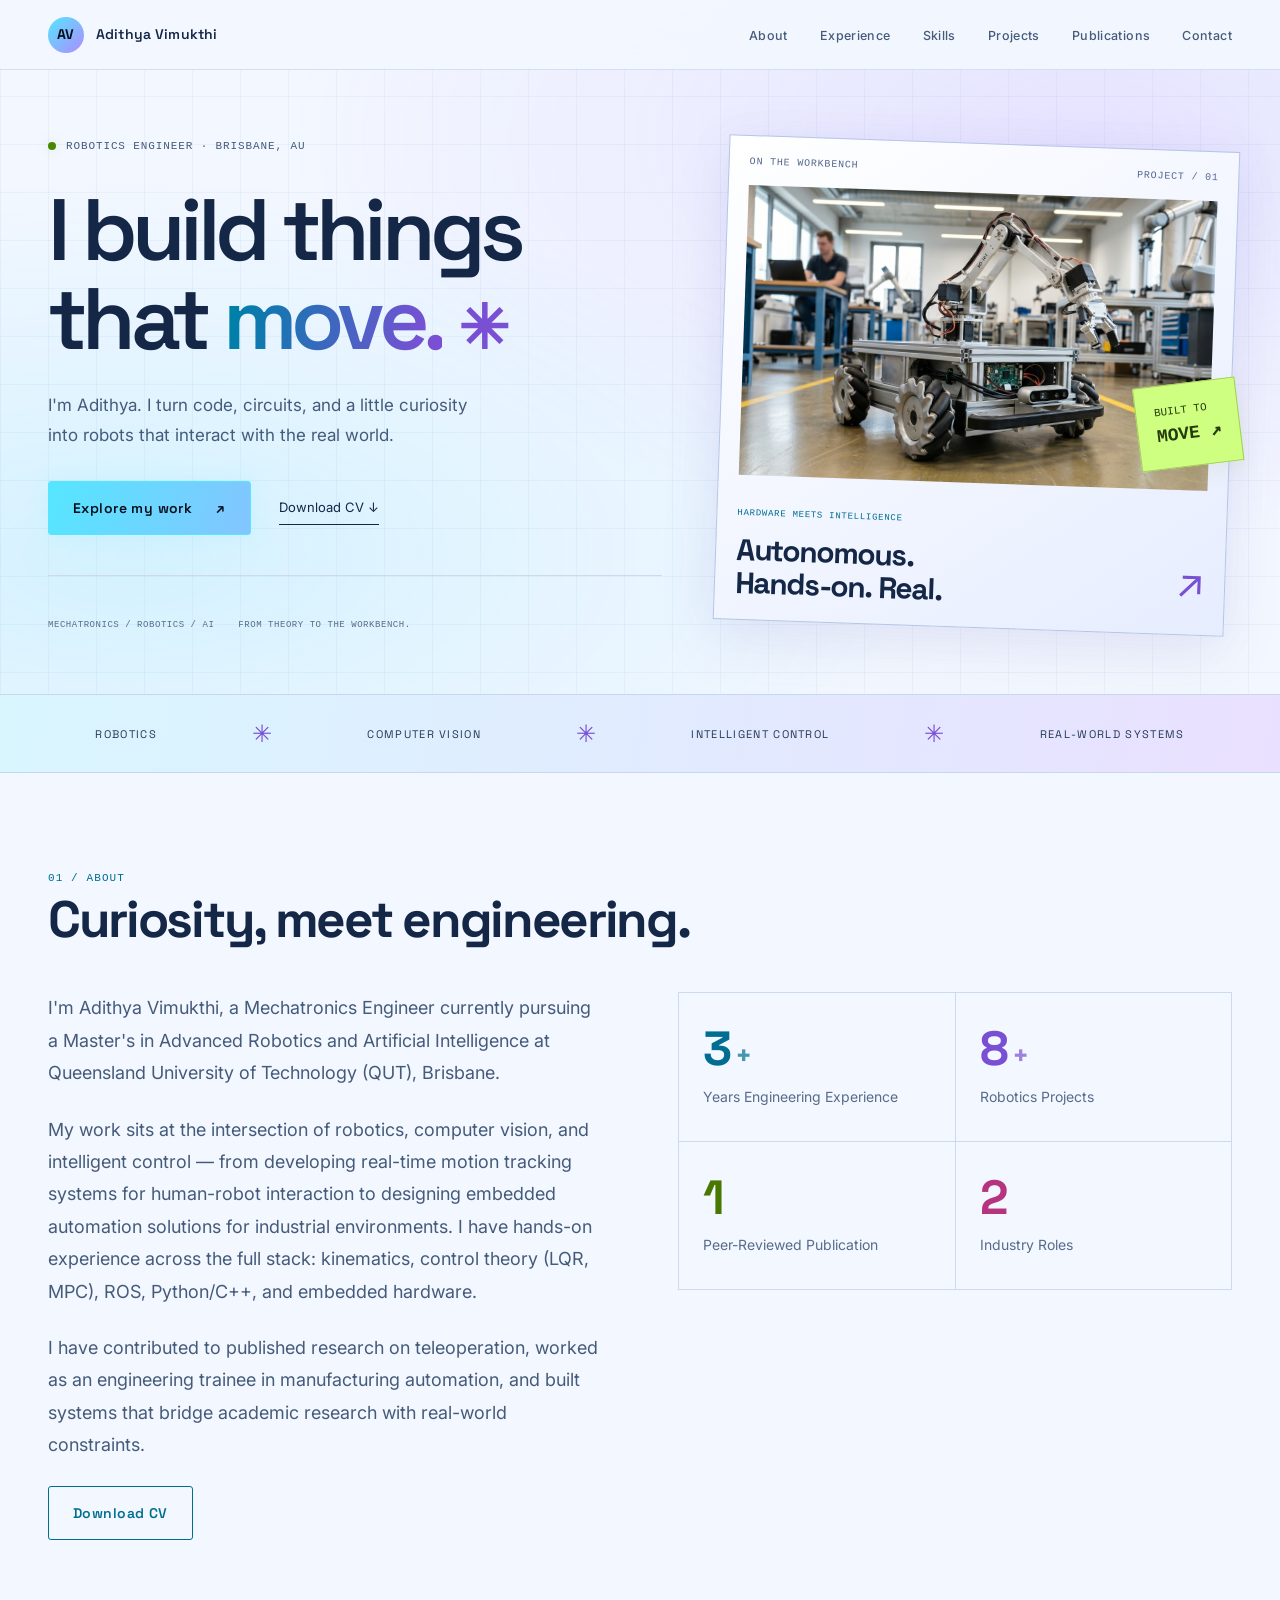
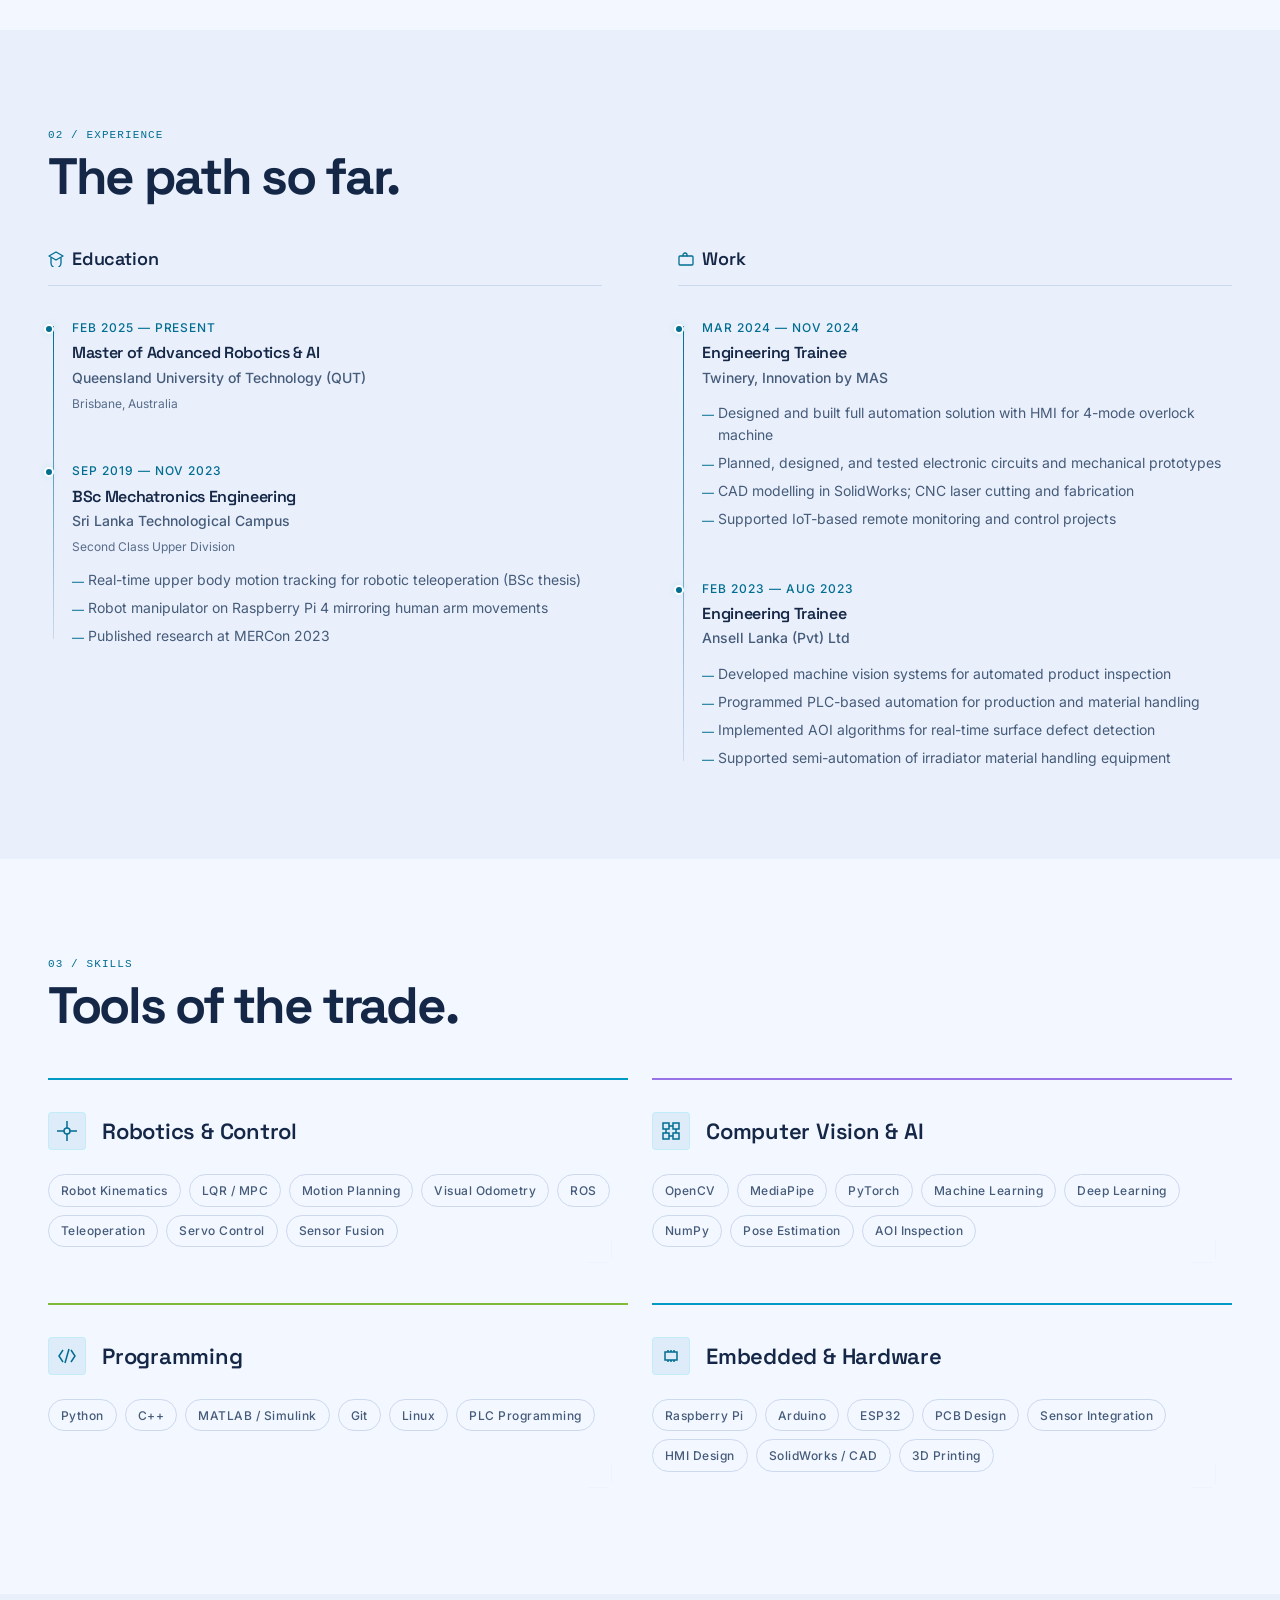
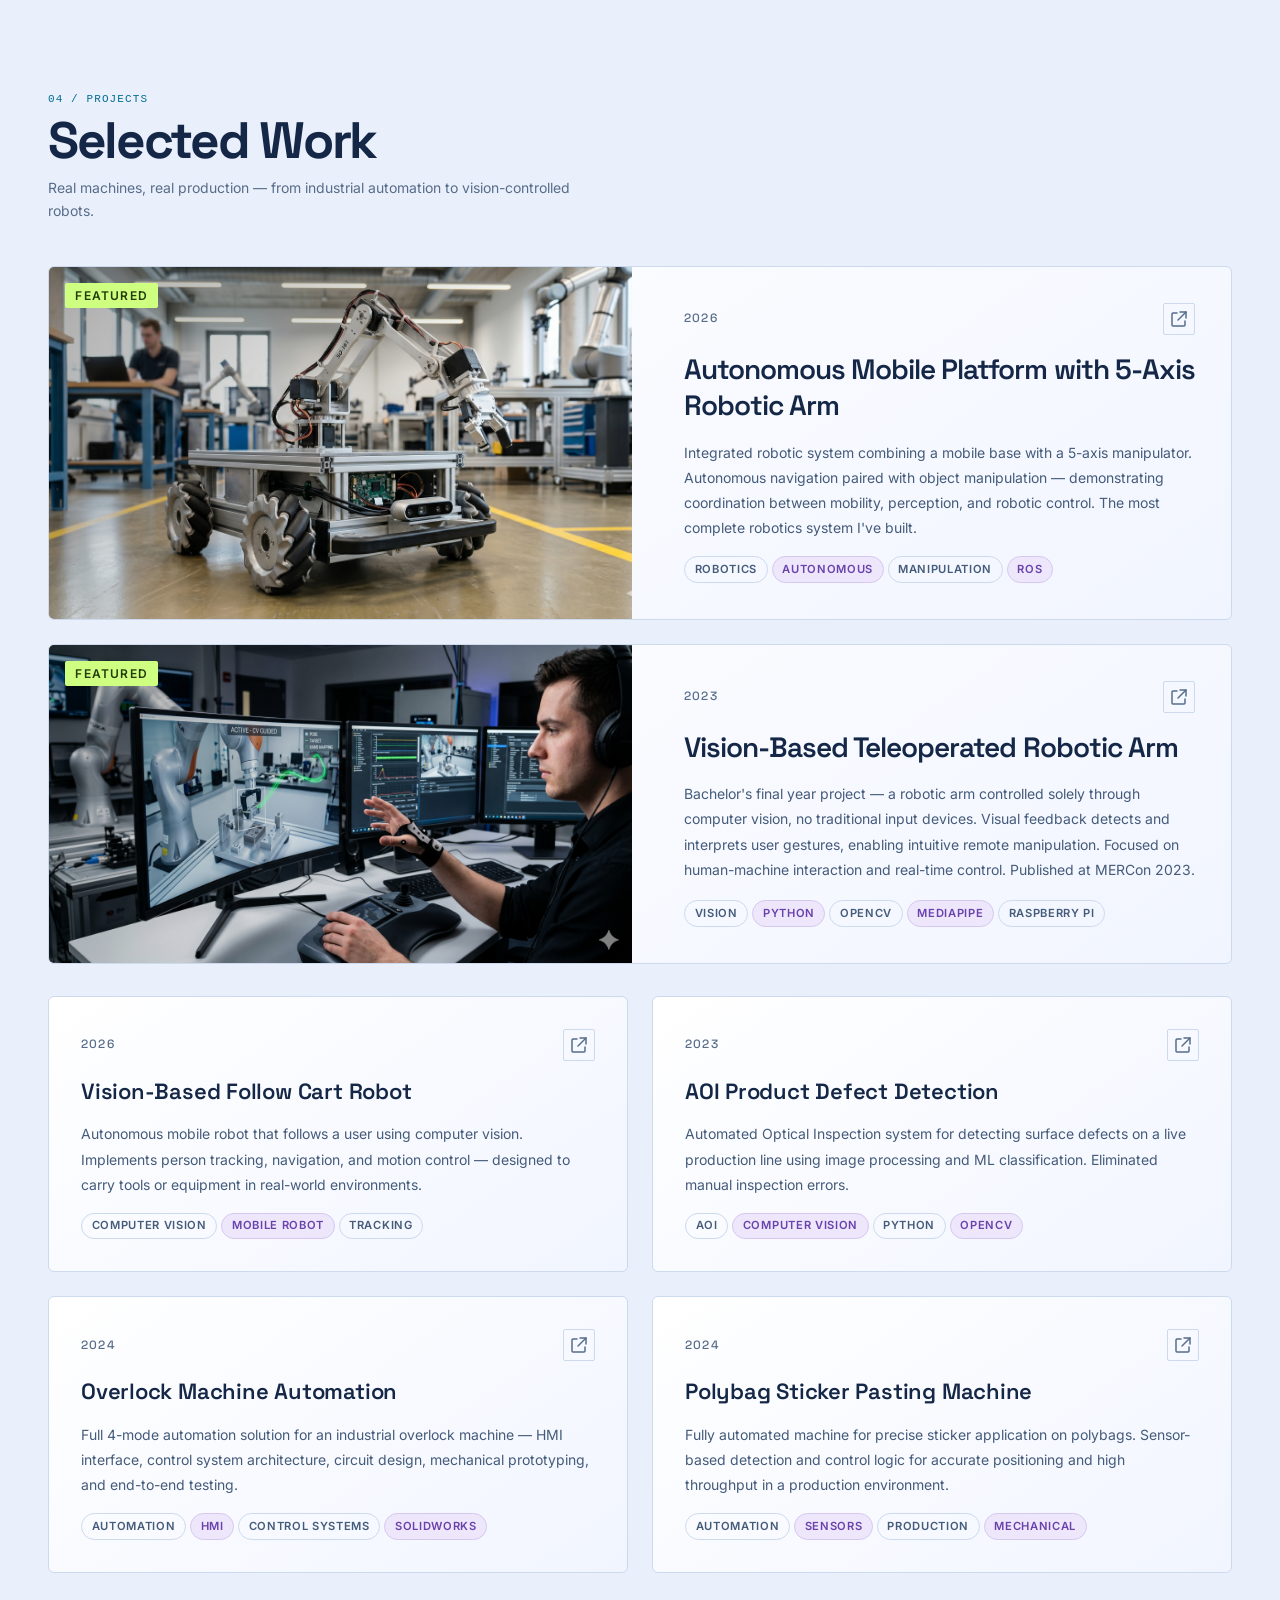
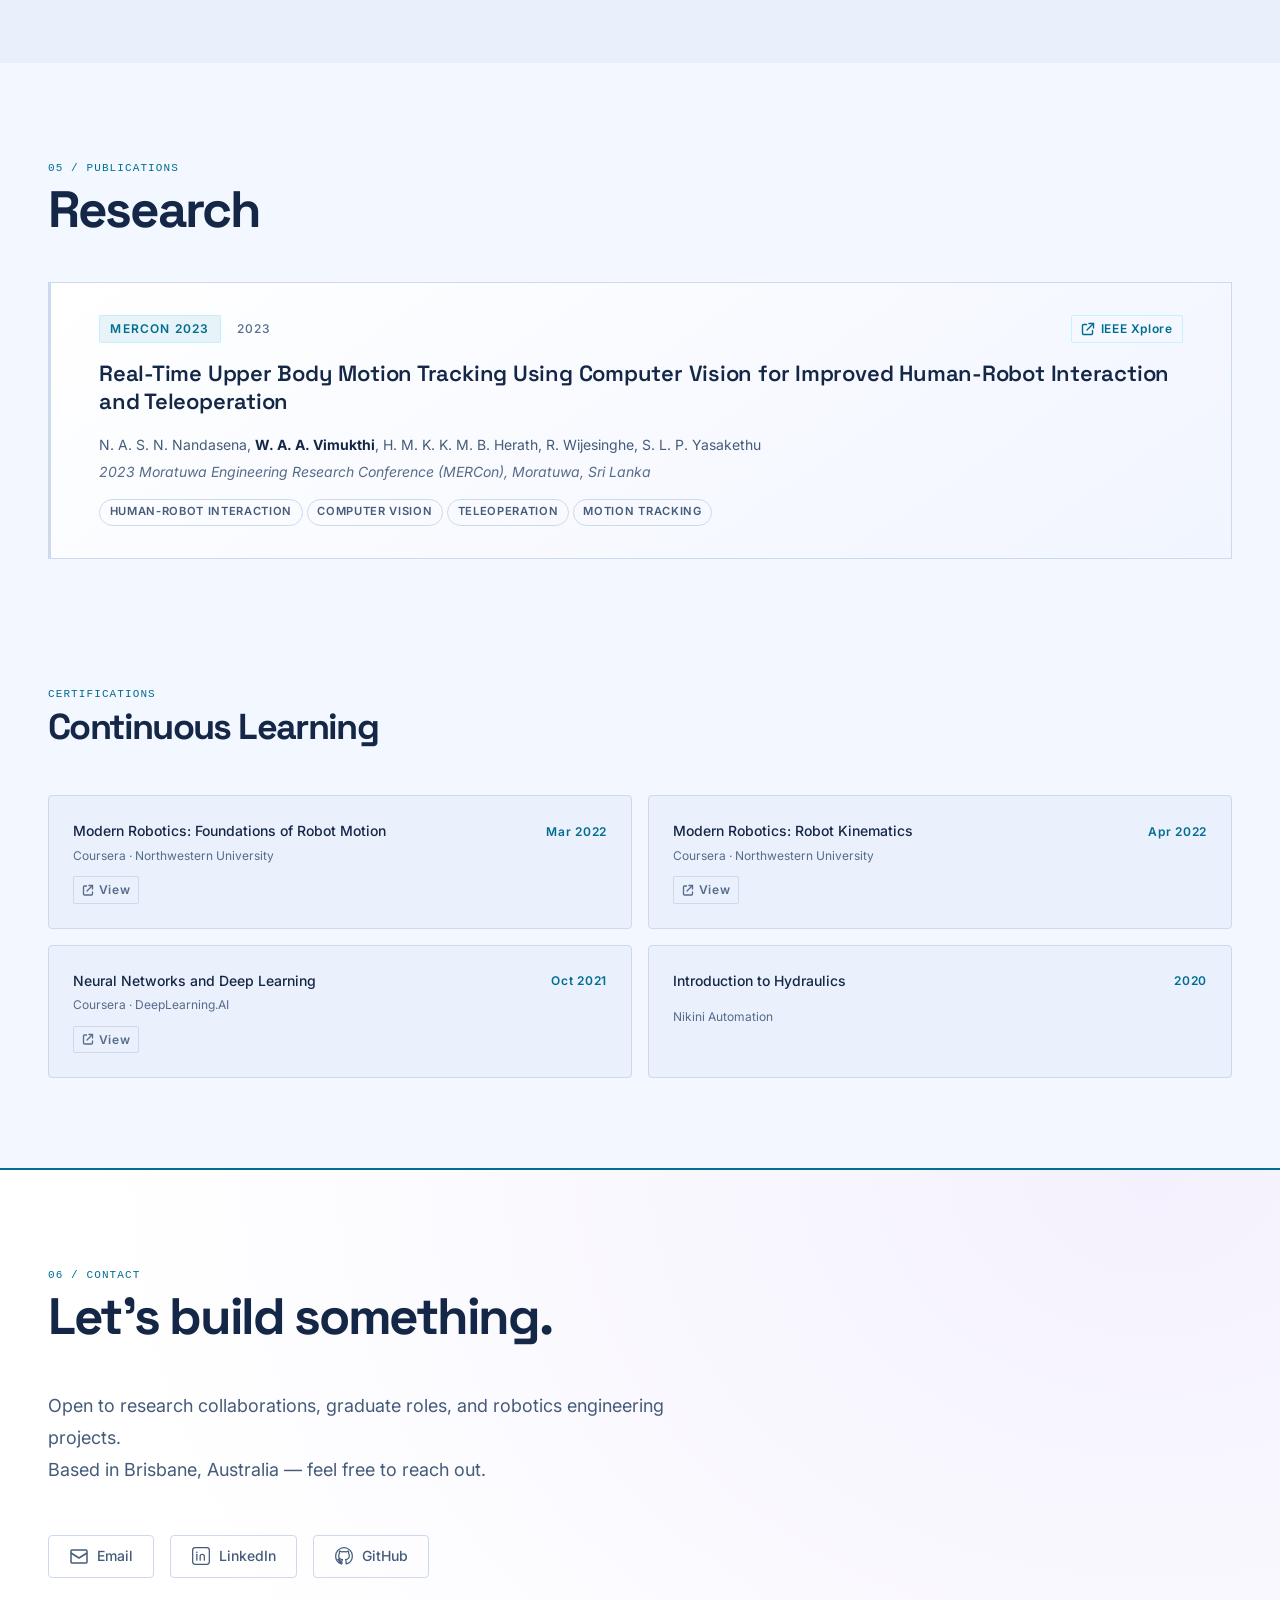
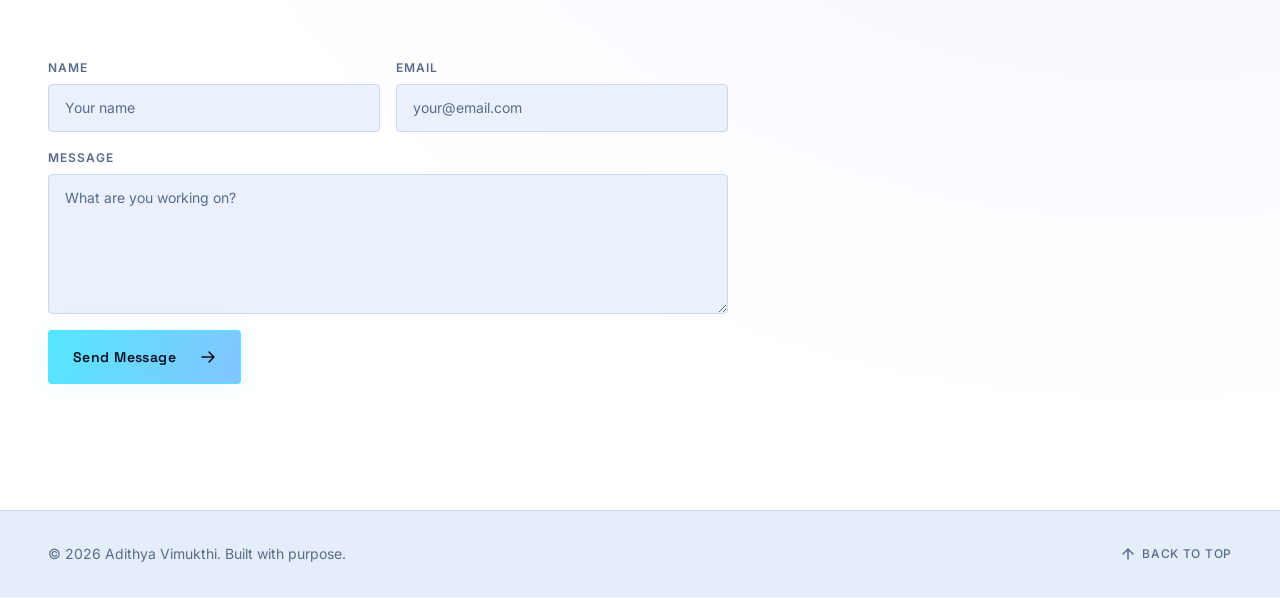
==== commit c3b8ee32: "1.2" ====
--- a/index.html
+++ b/index.html
@@ -58,118 +58,29 @@
 
   <!-- ===================== HERO ===================== -->
   <section class="hero" id="hero" aria-label="Introduction">
-    <div class="hero__grid" aria-hidden="true"></div>
-
-    <!-- Full-hero HUD corner brackets -->
-    <span class="hero__corner hero__corner--tl" aria-hidden="true"></span>
-    <span class="hero__corner hero__corner--tr" aria-hidden="true"></span>
-    <span class="hero__corner hero__corner--bl" aria-hidden="true"></span>
-    <span class="hero__corner hero__corner--br" aria-hidden="true"></span>
-
-    <div class="hero__orb-wrapper" aria-hidden="true">
-
-      <!-- Orb HUD brackets -->
-      <span class="hero__bracket hero__bracket--tl"></span>
-      <span class="hero__bracket hero__bracket--tr"></span>
-      <span class="hero__bracket hero__bracket--bl"></span>
-      <span class="hero__bracket hero__bracket--br"></span>
-
-      <!-- Scan line sweep -->
-      <div class="hero__scan-line"></div>
-
-      <!-- HUD data readouts -->
-      <div class="hero__hud hero__hud--tl">
-        <span class="hero__hud-key">DOF</span>
-        <span class="hero__hud-val">6-AXIS</span>
-      </div>
-      <div class="hero__hud hero__hud--tr">
-        <span class="hero__hud-key">CTRL</span>
-        <span class="hero__hud-val">ROS 2</span>
-      </div>
-      <div class="hero__hud hero__hud--bl">
-        <span class="hero__hud-key">STATUS</span>
-        <span class="hero__hud-val">NOMINAL</span>
-      </div>
-      <div class="hero__hud hero__hud--br">
-        <span class="hero__hud-key">VISION</span>
-        <span class="hero__hud-val">ACTIVE</span>
-      </div>
-
-      <div class="hero__orb">
-        <div class="hero__orb-ring hero__orb-ring--1"></div>
-        <div class="hero__orb-ring hero__orb-ring--2"></div>
-        <div class="hero__orb-ring hero__orb-ring--3"></div>
-
-        <!-- Technical SVG overlay: axes, ticks, crosshair -->
-        <svg class="hero__orb-svg" viewBox="-260 -260 520 520" xmlns="http://www.w3.org/2000/svg" aria-hidden="true">
-          <!-- Dashed crosshair axes -->
-          <line x1="-230" y1="0" x2="230" y2="0" stroke="rgba(0,212,255,0.13)" stroke-width="0.8"
-            stroke-dasharray="6 12" />
-          <line x1="0" y1="-230" x2="0" y2="230" stroke="rgba(0,212,255,0.13)" stroke-width="0.8"
-            stroke-dasharray="6 12" />
-          <!-- Inner dashed ring (joint-range indicator) -->
-          <circle cx="0" cy="0" r="145" fill="none" stroke="rgba(0,212,255,0.07)" stroke-width="1"
-            stroke-dasharray="10 10" />
-          <!-- Cardinal tick marks on outer ring (r≈221) -->
-          <line x1="0" y1="-221" x2="0" y2="-203" stroke="rgba(0,212,255,0.4)" stroke-width="1.2" />
-          <line x1="0" y1=" 203" x2="0" y2=" 221" stroke="rgba(0,212,255,0.4)" stroke-width="1.2" />
-          <line x1="-221" y1="0" x2="-203" y2="0" stroke="rgba(0,212,255,0.4)" stroke-width="1.2" />
-          <line x1=" 203" y1="0" x2=" 221" y2="0" stroke="rgba(0,212,255,0.4)" stroke-width="1.2" />
-          <!-- Diagonal ticks at 45° (221·sin45≈156, 203·sin45≈143) -->
-          <line x1=" 143" y1="-143" x2=" 156" y2="-156" stroke="rgba(0,212,255,0.22)" stroke-width="0.8" />
-          <line x1="-143" y1="-143" x2="-156" y2="-156" stroke="rgba(0,212,255,0.22)" stroke-width="0.8" />
-          <line x1=" 143" y1=" 143" x2=" 156" y2=" 156" stroke="rgba(0,212,255,0.22)" stroke-width="0.8" />
-          <line x1="-143" y1=" 143" x2="-156" y2=" 156" stroke="rgba(0,212,255,0.22)" stroke-width="0.8" />
-          <!-- Degree labels -->
-          <text x="235" y="4" font-size="11" fill="rgba(0,212,255,0.45)" font-family="monospace"
-            text-anchor="start">0°</text>
-          <text x="-248" y="4" font-size="11" fill="rgba(0,212,255,0.45)" font-family="monospace"
-            text-anchor="start">180°</text>
-          <text x="-6" y="-227" font-size="11" fill="rgba(0,212,255,0.45)" font-family="monospace"
-            text-anchor="end">90°</text>
-          <text x="-6" y=" 246" font-size="11" fill="rgba(0,212,255,0.45)" font-family="monospace"
-            text-anchor="end">270°</text>
-          <!-- Targeting crosshair around core (core radius ≈52 SVG units) -->
-          <circle cx="0" cy="0" r="58" fill="none" stroke="rgba(0,212,255,0.3)" stroke-width="0.8" />
-          <line x1="-82" y1="0" x2="-64" y2="0" stroke="rgba(0,212,255,0.65)" stroke-width="1.2" />
-          <line x1=" 64" y1="0" x2=" 82" y2="0" stroke="rgba(0,212,255,0.65)" stroke-width="1.2" />
-          <line x1="0" y1="-82" x2="0" y2="-64" stroke="rgba(0,212,255,0.65)" stroke-width="1.2" />
-          <line x1="0" y1=" 64" x2="0" y2=" 82" stroke="rgba(0,212,255,0.65)" stroke-width="1.2" />
-        </svg>
-
-        <div class="hero__orb-core"></div>
-      </div>
-    </div>
-
-    <div class="hero__content container">
-      <p class="hero__eyebrow reveal">
-        <span class="hero__status-dot" aria-hidden="true"></span>
-        MSc Advanced Robotics &amp; AI &nbsp;·&nbsp; Queensland University of Technology
-      </p>
-      <h1 class="hero__heading reveal">
-        Mechatronics<br />&amp; Robotics<br />Engineer
-      </h1>
-      <p class="hero__tagline reveal">
-        Building intelligent robotic systems — from real-time teleoperation<br class="break-lg" />
-        and computer vision to embedded control and industrial automation.
-      </p>
-      <div class="hero__ctas reveal">
-        <a href="#projects" class="btn btn--primary">View Projects</a>
-        <a href="#contact" class="btn btn--ghost">Get In Touch</a>
-      </div>
-    </div>
-
-    <div class="hero__scroll-hint" aria-hidden="true">
-      <span class="hero__scroll-line"></span>
+    <div class="studio-hero container">
+      <div class="studio-hero__copy">
+        <p class="studio-kicker"><span></span> ROBOTICS ENGINEER · BRISBANE, AU</p>
+        <h1>I build things<br>that <em>move.</em><span class="hero-asterisk" aria-hidden="true">✳</span></h1>
+        <p class="studio-intro">I'm Adithya. I turn code, circuits, and a little curiosity into robots that interact with the real world.</p>
+        <div class="hero__ctas"><a href="#projects" class="btn btn--primary">Explore my work <span aria-hidden="true">↗</span></a><a href="Adithya Resume.pdf" class="studio-cv" download>Download CV ↓</a></div>
+        <div class="studio-footnote"><span>MECHATRONICS / ROBOTICS / AI</span><span>FROM THEORY TO THE WORKBENCH.</span></div>
+      </div>
+      <a class="hero-build" href="autonomous.html" aria-label="Explore my autonomous mobile manipulator project">
+        <div class="hero-build__top"><span>ON THE WORKBENCH</span><span>PROJECT / 01</span></div>
+        <div class="hero-build__image"><img src="Images/Autonomous_Mobile_Platform_with_5-Axis_Robotic_Arm.png" alt="My autonomous mobile platform with a five-axis robotic arm"><span class="build-stamp">BUILT TO<br><strong>MOVE ↗</strong></span></div>
+        <div class="hero-build__caption"><div><span>HARDWARE MEETS INTELLIGENCE</span><h2>Autonomous.<br>Hands-on. Real.</h2></div><span class="build-arrow" aria-hidden="true">↗</span></div>
+      </a>
     </div>
   </section>
+  <div class="discipline-strip" aria-label="Engineering specialties"><span>ROBOTICS</span><i>✳</i><span>COMPUTER VISION</span><i>✳</i><span>INTELLIGENT CONTROL</span><i>✳</i><span>REAL-WORLD SYSTEMS</span></div>
 
   <!-- ===================== ABOUT ===================== -->
   <section class="about section" id="about" aria-label="About Adithya Vimukthi">
     <div class="container">
       <div class="section__header reveal">
         <span class="section__label">01 / About</span>
-        <h2 class="section__title">Who I Am</h2>
+        <h2 class="section__title">Curiosity, meet engineering.</h2>
       </div>
 
       <div class="about__grid">
@@ -223,7 +134,7 @@
     <div class="container">
       <div class="section__header reveal">
         <span class="section__label">02 / Experience</span>
-        <h2 class="section__title">Education &amp; Work</h2>
+        <h2 class="section__title">The path so far.</h2>
       </div>
 
       <div class="experience__columns">
@@ -320,7 +231,7 @@
     <div class="container">
       <div class="section__header reveal">
         <span class="section__label">03 / Skills</span>
-        <h2 class="section__title">Technical Stack</h2>
+        <h2 class="section__title">Tools of the trade.</h2>
       </div>
 
       <div class="skills__grid">
@@ -444,7 +355,7 @@
         </p>
       </div>
 
-      <!-- Featured Projects -->
+      <!-- Selected work. -->
       <div class="projects__featured">
 
         <!-- Featured 1 -->
@@ -762,7 +673,7 @@
     <div class="container">
       <div class="section__header reveal">
         <span class="section__label">06 / Contact</span>
-        <h2 class="section__title">Get In Touch</h2>
+        <h2 class="section__title">Let’s build something.</h2>
       </div>
 
       <p class="contact__intro reveal">
@@ -778,7 +689,7 @@
           </svg>
           <span>Email</span>
         </a>
-        <a href="www.linkedin.com/in/adithya-vimukthi-a99v12w23" class="social-link" aria-label="Adithya on LinkedIn"
+        <a href="https://www.linkedin.com/in/adithya-vimukthi-a99v12w23" class="social-link" aria-label="Adithya on LinkedIn"
           target="_blank" rel="noopener noreferrer">
           <svg width="20" height="20" viewBox="0 0 24 24" fill="none" aria-hidden="true">
             <rect x="2" y="2" width="20" height="20" rx="3" stroke="currentColor" stroke-width="1.5" />
--- a/style.css
+++ b/style.css
@@ -1,5 +1,5 @@
 /* =============================================================
-   ALEX CHEN — ROBOTICS & AI ENGINEER PORTFOLIO
+   ADITHYA VIMUKTHI — ROBOTICS & AI ENGINEER PORTFOLIO
    style.css
 
    Table of contents:
@@ -25,18 +25,18 @@
    ============================================================= */
 :root {
   /* --- Colors --- */
-  --bg-base:       #0a0a0a;   /* deepest background */
-  --bg-surface:    #111111;   /* card / nav background */
-  --bg-raised:     #1a1a1a;   /* slightly elevated elements */
-  --bg-subtle:     #222222;   /* borders, dividers */
-
-  --accent:        #00d4ff;   /* electric cyan — primary accent */
-  --accent-dim:    rgba(0, 212, 255, 0.15);
-  --accent-glow:   rgba(0, 212, 255, 0.25);
-
-  --text-primary:  #f0f0f0;
-  --text-secondary:#a0a0a0;
-  --text-muted:    #555555;
+  --bg-base:       #080d1b;   /* deepest background */
+  --bg-surface:    #101a30;   /* card / nav background */
+  --bg-raised:     #0c1427;   /* slightly elevated elements */
+  --bg-subtle:     #243553;   /* borders, dividers */
+
+  --accent:        #55e6ff;   /* electric cyan — primary accent */
+  --accent-dim:    rgba(85, 230, 255, 0.15);
+  --accent-glow:   rgba(85, 230, 255, 0.25);
+
+  --text-primary:  #eef4ff;
+  --text-secondary:#b0bfd8;
+  --text-muted:    #8b9ebd;
 
   /* --- Typography --- */
   /* CUSTOMIZATION: Swap font family here if you change the Google Fonts import */
@@ -503,25 +503,25 @@
 .hero__orb-ring--1 {
   width: 85%;
   height: 85%;
-  border-color: rgba(0, 212, 255, 0.18);
-  border-top-color: rgba(0, 212, 255, 0.6);
+  border-color: rgba(85, 230, 255, 0.18);
+  border-top-color: rgba(85, 230, 255, 0.6);
   animation: spin-cw 8s linear infinite;
 }
 
 .hero__orb-ring--2 {
   width: 65%;
   height: 65%;
-  border-color: rgba(0, 212, 255, 0.12);
-  border-right-color: rgba(0, 212, 255, 0.45);
-  border-bottom-color: rgba(0, 212, 255, 0.45);
+  border-color: rgba(85, 230, 255, 0.12);
+  border-right-color: rgba(85, 230, 255, 0.45);
+  border-bottom-color: rgba(85, 230, 255, 0.45);
   animation: spin-ccw 6s linear infinite;
 }
 
 .hero__orb-ring--3 {
   width: 45%;
   height: 45%;
-  border-color: rgba(0, 212, 255, 0.08);
-  border-left-color: rgba(0, 212, 255, 0.35);
+  border-color: rgba(85, 230, 255, 0.08);
+  border-left-color: rgba(85, 230, 255, 0.35);
   animation: spin-cw 4s linear infinite;
 }
 
@@ -530,8 +530,8 @@
   width: 20%;
   height: 20%;
   border-radius: 50%;
-  background: radial-gradient(circle at 35% 35%, rgba(0, 212, 255, 0.9), rgba(0, 212, 255, 0.2));
-  box-shadow: 0 0 30px rgba(0, 212, 255, 0.5), 0 0 60px rgba(0, 212, 255, 0.2);
+  background: radial-gradient(circle at 35% 35%, rgba(85, 230, 255, 0.9), rgba(85, 230, 255, 0.2));
+  box-shadow: 0 0 30px rgba(85, 230, 255, 0.5), 0 0 60px rgba(85, 230, 255, 0.2);
   animation: pulse-core 3s ease-in-out infinite;
 }
 
@@ -658,10 +658,10 @@
   pointer-events: none;
   z-index: 1;
 }
-.hero__corner--tl { top: calc(var(--nav-height) + 1.5rem); left:  2rem; border-top:    1px solid rgba(0,212,255,0.28); border-left:   1px solid rgba(0,212,255,0.28); }
-.hero__corner--tr { top: calc(var(--nav-height) + 1.5rem); right: 2rem; border-top:    1px solid rgba(0,212,255,0.28); border-right:  1px solid rgba(0,212,255,0.28); }
-.hero__corner--bl { bottom: 4.5rem; left:  2rem; border-bottom: 1px solid rgba(0,212,255,0.28); border-left:   1px solid rgba(0,212,255,0.28); }
-.hero__corner--br { bottom: 4.5rem; right: 2rem; border-bottom: 1px solid rgba(0,212,255,0.28); border-right:  1px solid rgba(0,212,255,0.28); }
+.hero__corner--tl { top: calc(var(--nav-height) + 1.5rem); left:  2rem; border-top:    1px solid rgba(85,230,255,0.28); border-left:   1px solid rgba(85,230,255,0.28); }
+.hero__corner--tr { top: calc(var(--nav-height) + 1.5rem); right: 2rem; border-top:    1px solid rgba(85,230,255,0.28); border-right:  1px solid rgba(85,230,255,0.28); }
+.hero__corner--bl { bottom: 4.5rem; left:  2rem; border-bottom: 1px solid rgba(85,230,255,0.28); border-left:   1px solid rgba(85,230,255,0.28); }
+.hero__corner--br { bottom: 4.5rem; right: 2rem; border-bottom: 1px solid rgba(85,230,255,0.28); border-right:  1px solid rgba(85,230,255,0.28); }
 
 /* Orb HUD corner brackets */
 .hero__bracket {
@@ -671,10 +671,10 @@
   pointer-events: none;
   z-index: 3;
 }
-.hero__bracket--tl { top:  6px; left:  6px; border-top:    1px solid rgba(0,212,255,0.55); border-left:   1px solid rgba(0,212,255,0.55); }
-.hero__bracket--tr { top:  6px; right: 6px; border-top:    1px solid rgba(0,212,255,0.55); border-right:  1px solid rgba(0,212,255,0.55); }
-.hero__bracket--bl { bottom: 6px; left:  6px; border-bottom: 1px solid rgba(0,212,255,0.55); border-left:   1px solid rgba(0,212,255,0.55); }
-.hero__bracket--br { bottom: 6px; right: 6px; border-bottom: 1px solid rgba(0,212,255,0.55); border-right:  1px solid rgba(0,212,255,0.55); }
+.hero__bracket--tl { top:  6px; left:  6px; border-top:    1px solid rgba(85,230,255,0.55); border-left:   1px solid rgba(85,230,255,0.55); }
+.hero__bracket--tr { top:  6px; right: 6px; border-top:    1px solid rgba(85,230,255,0.55); border-right:  1px solid rgba(85,230,255,0.55); }
+.hero__bracket--bl { bottom: 6px; left:  6px; border-bottom: 1px solid rgba(85,230,255,0.55); border-left:   1px solid rgba(85,230,255,0.55); }
+.hero__bracket--br { bottom: 6px; right: 6px; border-bottom: 1px solid rgba(85,230,255,0.55); border-right:  1px solid rgba(85,230,255,0.55); }
 
 /* Scan line that sweeps down the orb */
 .hero__scan-line {
@@ -684,9 +684,9 @@
   height: 1px;
   background: linear-gradient(to right,
     transparent 0%,
-    rgba(0,212,255,0.35) 25%,
-    rgba(0,212,255,0.65) 50%,
-    rgba(0,212,255,0.35) 75%,
+    rgba(85,230,255,0.35) 25%,
+    rgba(85,230,255,0.65) 50%,
+    rgba(85,230,255,0.35) 75%,
     transparent 100%
   );
   pointer-events: none;
@@ -869,7 +869,7 @@
 }
 
 .skill-category:hover {
-  border-color: rgba(0, 212, 255, 0.35);
+  border-color: rgba(85, 230, 255, 0.35);
 }
 
 .skill-category__header {
@@ -885,7 +885,7 @@
   width: 38px;
   height: 38px;
   background: var(--accent-dim);
-  border: 1px solid rgba(0, 212, 255, 0.2);
+  border: 1px solid rgba(85, 230, 255, 0.2);
   border-radius: var(--radius-md);
   flex-shrink: 0;
 }
@@ -919,7 +919,7 @@
 
 .skill-tag:hover {
   color: var(--accent);
-  border-color: rgba(0, 212, 255, 0.3);
+  border-color: rgba(85, 230, 255, 0.3);
   background: var(--accent-dim);
 }
 
@@ -960,7 +960,7 @@
 
 .project-card:hover,
 .project-card:focus {
-  border-color: rgba(0, 212, 255, 0.3);
+  border-color: rgba(85, 230, 255, 0.3);
   transform: translateY(-5px);
   box-shadow: 0 12px 40px rgba(0, 0, 0, 0.5);
 }
@@ -1607,7 +1607,7 @@
   text-transform: uppercase;
   color: var(--accent);
   background: var(--accent-dim);
-  border: 1px solid rgba(0,212,255,0.25);
+  border: 1px solid rgba(85,230,255,0.25);
   border-radius: var(--radius-sm);
   padding: 0.2rem 0.65rem;
 }
@@ -1627,7 +1627,7 @@
   font-weight: var(--fw-semibold);
   letter-spacing: 0.05em;
   color: var(--accent);
-  border: 1px solid rgba(0,212,255,0.3);
+  border: 1px solid rgba(85,230,255,0.3);
   border-radius: var(--radius-sm);
   padding: 0.2rem 0.6rem;
   margin-left: auto;
@@ -1709,7 +1709,7 @@
   transition: border-color var(--transition-base), background var(--transition-base);
 }
 
-.cert-item:hover { border-color: rgba(0,212,255,0.3); }
+.cert-item:hover { border-color: rgba(85,230,255,0.3); }
 
 .cert-item--link {
   text-decoration: none;
@@ -1775,3 +1775,150 @@
     grid-template-columns: 1fr;
   }
 }
+
+/* Robotics lab edition — midnight, cyan, violet, and signal lime. */
+:root { --radius-sm: 2px; --radius-md: 4px; --radius-lg: 6px; --container-max: 1320px; }
+.nav, .nav--scrolled { background: rgba(8,13,27,.92); border-bottom: 1px solid var(--bg-subtle); backdrop-filter: blur(16px); }
+.nav__logo-mark { background: var(--text-primary); color: #080d1b; border: 0; border-radius: 50%; }
+.nav__logo-name { font-weight: 600; }
+.nav__link { color: var(--text-secondary); font-size: .78rem; }
+.nav__mobile { background: var(--bg-base); }
+.hero { min-height: auto; padding: 140px 0 64px; background: var(--bg-base); overflow: hidden; }
+.hero::before, .hero::after { display: none; }
+.studio-hero { display: grid; grid-template-columns: 1.2fr 1fr; align-items: center; gap: 5%; }
+.studio-kicker { display: flex; align-items: center; gap: 10px; font: 11px monospace; letter-spacing: .08em; margin-bottom: 34px; }
+.studio-kicker span { width: 8px; height: 8px; border-radius: 50%; background: var(--accent); }
+.studio-hero h1 { position: relative; font: 600 clamp(58px,6.8vw,94px)/1.02 var(--font-display); letter-spacing: -.065em; margin-bottom: 26px; }
+.studio-hero h1 em { color: var(--accent); font-family: var(--font-display); font-style: normal; font-weight: 600; background: linear-gradient(100deg, #55e6ff 10%, #ae8cff 90%); background-clip: text; -webkit-background-clip: text; -webkit-text-fill-color: transparent; }
+.hero-asterisk { display: inline-block; color: var(--accent); font-size: .7em; margin-left: 16px; animation: studio-turn 28s linear infinite; }
+@keyframes studio-turn { to { transform: rotate(360deg); } }
+.studio-intro { max-width: 39ch; font-size: 17px; line-height: 1.8; color: var(--text-secondary); }
+.hero__ctas { margin-top: 30px; align-items: center; gap: 28px; }
+.btn { border-radius: 3px; padding: 15px 24px; }
+.btn--primary { background: var(--accent); color: #101a30; gap: 24px; }
+.btn--primary:hover { background: #93efff; color: #080d1b; box-shadow: none; }
+.studio-cv { font-size: 13px; border-bottom: 1px solid var(--text-primary); padding: 6px 0; }
+.studio-footnote { display: flex; flex-wrap: wrap; gap: 12px 24px; padding-top: 44px; margin-top: 40px; border-top: var(--border); font: 9px monospace; letter-spacing: .06em; color: var(--text-muted); }
+.hero-build { display: block; background: #101a30; border: 1px solid #354c70; padding: 20px; transform: rotate(2deg); transition: transform .3s; color: var(--text-primary); }
+.hero-build:hover { transform: rotate(0deg); }
+.hero-build__top { display: flex; justify-content: space-between; font: 10px monospace; letter-spacing: .08em; margin-bottom: 18px; }
+.hero-build__image { position: relative; }
+.hero-build__image img { width: 100%; height: 290px; object-fit: cover; filter: saturate(1.1); }
+.build-stamp { position: absolute; right: -30px; bottom: 24px; background: #c2ff68; color: #122008; padding: 18px; font: 11px/1.6 monospace; transform: rotate(-9deg); border: 1px solid #c2ff68; }
+.build-stamp strong { font-size: 18px; }
+.hero-build__caption { display: flex; justify-content: space-between; align-items: end; padding-top: 22px; }
+.hero-build__caption div > span { font: 9px monospace; letter-spacing: .08em; }
+.hero-build__caption h2 { font-size: 30px; line-height: 1.1; letter-spacing: -.04em; margin-top: 10px; }
+.build-arrow { font-size: 40px; }
+.discipline-strip { display: flex; justify-content: space-evenly; align-items: center; gap: 22px; padding: 23px; background: #151c38; color: #eef4ff; font: 11px var(--font-display); letter-spacing: .12em; flex-wrap: wrap; }
+.discipline-strip i { color: #c2ff68; font-size: 24px; font-style: normal; }
+.section { padding-block: 90px; }
+.section::before { display: none; }
+.section--alt { background: #0c1427; }
+.section__title { font-size: clamp(32px,4vw,52px); letter-spacing: -.045em; }
+.section__label { font: 11px monospace; color: var(--accent); letter-spacing: .1em; }
+.section__header { margin-bottom: 44px; }
+.about__grid::before { display: none; }
+.about__stats { gap: 0; border-top: var(--border); border-left: var(--border); }
+.stat-card { border: 0; border-right: var(--border); border-bottom: var(--border); border-radius: 0; background: transparent; }
+.stat-card__number { color: var(--accent); }
+.skill-category { background: transparent; border: 0; border-top: 2px solid var(--text-primary); border-radius: 0; padding-inline: 0; }
+.skill-tag { border: var(--border); background: transparent; border-radius: 30px; }
+.project-card { box-shadow: none; border-color: #243553; }
+.project-card:hover, .project-card:focus, .pub-card:hover { box-shadow: 5px 7px 0 #192c49; border-color: var(--accent); transform: translateY(-4px); }
+.project-card--featured { grid-template-columns: 1fr 1fr; }
+.project-card--featured .project-card__body { padding: 36px; }
+.project-card--featured .project-card__title { font-size: 28px; letter-spacing: -.035em; }
+.project-card__image { border-radius: 0; }
+.project-card__badge { background: #c2ff68; color: #122008; }
+.project-card__tags li, .pub-card__tags li { background: transparent; border: var(--border); border-radius: 30px; color: var(--text-secondary); }
+.pub-card { border-radius: 0; box-shadow: none; }
+.contact { border-top: 5px solid var(--accent); }
+.footer { background: #0b1224; }
+.reveal { opacity: 1; transform: none; }
+:focus-visible { outline: 3px solid var(--accent); outline-offset: 5px; }
+@media (max-width: 1000px) { .nav__links { gap: 15px; } .nav__logo-name { font-size: 13px; } .studio-hero { gap: 30px; } .hero-build__image img { height: 250px; } }
+@media (max-width: 768px) {
+ .hero { padding: 112px 0 48px; } .studio-hero { grid-template-columns: 1fr; gap: 44px; }
+ .studio-hero h1 { font-size: clamp(56px,12vw,80px); } .studio-intro { max-width: 44ch; }
+ .studio-footnote { margin-top: 26px; padding-top: 24px; } .hero-build { margin: 0 8px; }
+ .hero-build__image img { height: 300px; } .build-stamp { right: -20px; }
+ .section { padding-block: 64px; } .discipline-strip { font-size: 9px; gap: 14px; } .discipline-strip i { font-size: 16px; }
+ .project-card--featured { grid-template-columns: 1fr; } .project-card--featured .project-card__body { padding: 24px; }
+ .about__stats { grid-template-columns: repeat(2,1fr); } .hero__ctas { flex-direction: row; flex-wrap: wrap; }
+}
+@media (prefers-reduced-motion: reduce) { *, *::before, *::after { animation: none !important; transition: none !important; scroll-behavior: auto !important; } }
+
+/* Restrained luminous surfaces keep the engineering content readable. */
+.hero {
+ background-color: var(--bg-base);
+ background-image: radial-gradient(ellipse at 85% 20%,rgba(130,85,255,.19),transparent 52%),radial-gradient(ellipse at 10% 80%,rgba(0,204,255,.09),transparent 48%),linear-gradient(rgba(85,230,255,.035) 1px,transparent 1px),linear-gradient(90deg,rgba(85,230,255,.035) 1px,transparent 1px);
+ background-size: auto,auto,48px 48px,48px 48px;
+}
+.nav__logo-mark { background: linear-gradient(135deg,#55e6ff,#ae8cff); color: #080d1b; }
+.studio-kicker { color: #b8cbe8; }
+.studio-kicker span { background: #c2ff68; box-shadow: 0 0 14px #c2ff6870; }
+.hero-asterisk, .build-arrow { color: #c2ff68; }
+.btn--primary { background: linear-gradient(110deg,#55e6ff,#83c5ff); border-color: #55e6ff; color: #080d1b; box-shadow: 0 0 24px #55e6ff20; }
+.btn--primary:hover { box-shadow: 0 0 32px #55e6ff45; }
+.hero-build { background: linear-gradient(145deg,#182342,#0c172a); border-color: #56658f; box-shadow: 0 24px 80px #0005,0 0 55px #8b5cf618; }
+.hero-build:hover { border-color: #55e6ff; box-shadow: 0 24px 80px #0005,0 0 40px #55e6ff22; }
+.hero-build__top { color: #a7bdf3; }
+.hero-build__caption div > span { color: #55e6ff; }
+.build-stamp { box-shadow: 0 0 28px #c2ff6825; }
+.discipline-strip { background: linear-gradient(100deg,#122638,#251b47); border-block: 1px solid #394465; }
+.stat-card:nth-child(2) .stat-card__number,.stat-card:nth-child(2) .stat-card__unit { color: #b59aff; }
+.stat-card:nth-child(3) .stat-card__number { color: #c2ff68; }
+.stat-card:nth-child(4) .stat-card__number { color: #ff9dce; }
+.skill-category:nth-child(3n+1) { border-top-color: #55e6ff; }
+.skill-category:nth-child(3n+2) { border-top-color: #ae8cff; }
+.skill-category:nth-child(3n) { border-top-color: #c2ff68; }
+.project-card,.pub-card { background: linear-gradient(145deg,#121e35,#0e1729); }
+.project-card:hover,.project-card:focus,.pub-card:hover { box-shadow: 0 12px 36px #0004,0 0 24px #55e6ff12; }
+.project-card__tags li:nth-child(even) { color: #c7b3ff; border-color: #544275; background: #ae8cff0c; }
+.contact { border-top-width: 2px; background: radial-gradient(ellipse at 90% 0%,#8b5cf617,transparent 65%),var(--bg-surface); }
+::selection { background: #ae8cff; color: #080d1b; }
+
+/* Light technology palette: cool porcelain with electric accents. */
+:root {
+  --bg-base: #f3f7ff;
+  --bg-surface: #ffffff;
+  --bg-raised: #eaf0fc;
+  --bg-subtle: #cdd9ed;
+  --text-primary: #152747;
+  --text-secondary: #455b7a;
+  --text-muted: #576c8a;
+  --accent: #006d91;
+  --accent-dim: rgba(0,130,180,.09);
+  --accent-glow: rgba(0,166,220,.16);
+}
+.nav, .nav--scrolled { background: rgba(243,247,255,.95); border-bottom-color: #d5dff0; }
+.hero {
+  background-color: var(--bg-base);
+  background-image: radial-gradient(ellipse at 85% 20%,rgba(150,114,255,.15),transparent 52%),radial-gradient(ellipse at 10% 80%,rgba(0,204,255,.13),transparent 48%),linear-gradient(rgba(39,106,160,.05) 1px,transparent 1px),linear-gradient(90deg,rgba(39,106,160,.05) 1px,transparent 1px);
+}
+.studio-kicker { color: #455b7a; }
+.studio-kicker span { background: #488800; box-shadow: 0 0 12px #7fbd4235; }
+.studio-hero h1 em { background-image: linear-gradient(100deg,#007fa9 10%,#7950d4 90%); }
+.hero-asterisk, .build-arrow { color: #7950d4; }
+.hero-build { background: linear-gradient(145deg,#ffffff,#e6edff); border-color: #b4c6e6; box-shadow: 0 24px 60px #546e9b18,0 0 45px #8b5cf610; }
+.hero-build:hover { border-color: #3397bd; box-shadow: 0 24px 60px #546e9b20,0 0 30px #55e6ff24; }
+.hero-build__top { color: #52668b; }
+.hero-build__caption div > span { color: #006d91; }
+.build-stamp { background: #ceff80; border-color: #a2cc5d; color: #253c0a; box-shadow: 0 8px 20px #70952b18; }
+.discipline-strip { background: linear-gradient(100deg,#d9f6ff,#e9e0ff); color: #243858; border-color: #c6d8ed; }
+.discipline-strip i { color: #7950d4; }
+.section--alt { background: #eaf0fb; }
+.stat-card:nth-child(2) .stat-card__number,.stat-card:nth-child(2) .stat-card__unit { color: #7950d4; }
+.stat-card:nth-child(3) .stat-card__number { color: #487800; }
+.stat-card:nth-child(4) .stat-card__number { color: #b6337f; }
+.skill-category:nth-child(3n+1) { border-top-color: #009ac4; }
+.skill-category:nth-child(3n+2) { border-top-color: #9873e7; }
+.skill-category:nth-child(3n) { border-top-color: #82b938; }
+.project-card,.pub-card { background: linear-gradient(145deg,#ffffff,#f1f5ff); border-color: #cdd9ed; }
+.project-card:hover,.project-card:focus,.pub-card:hover { box-shadow: 0 12px 32px #35578815,0 0 20px #55e6ff12; }
+.project-card__tags li:nth-child(even) { color: #6942ac; border-color: #d5c7ef; background: #eee7fc; }
+.project-card__badge { background: #ceff80; color: #253c0a; }
+.contact { background: radial-gradient(ellipse at 90% 0%,#b29af524,transparent 65%),var(--bg-surface); }
+.footer { background: #e5edfa; }
+::selection { background: #d8c9ff; color: #152747; }
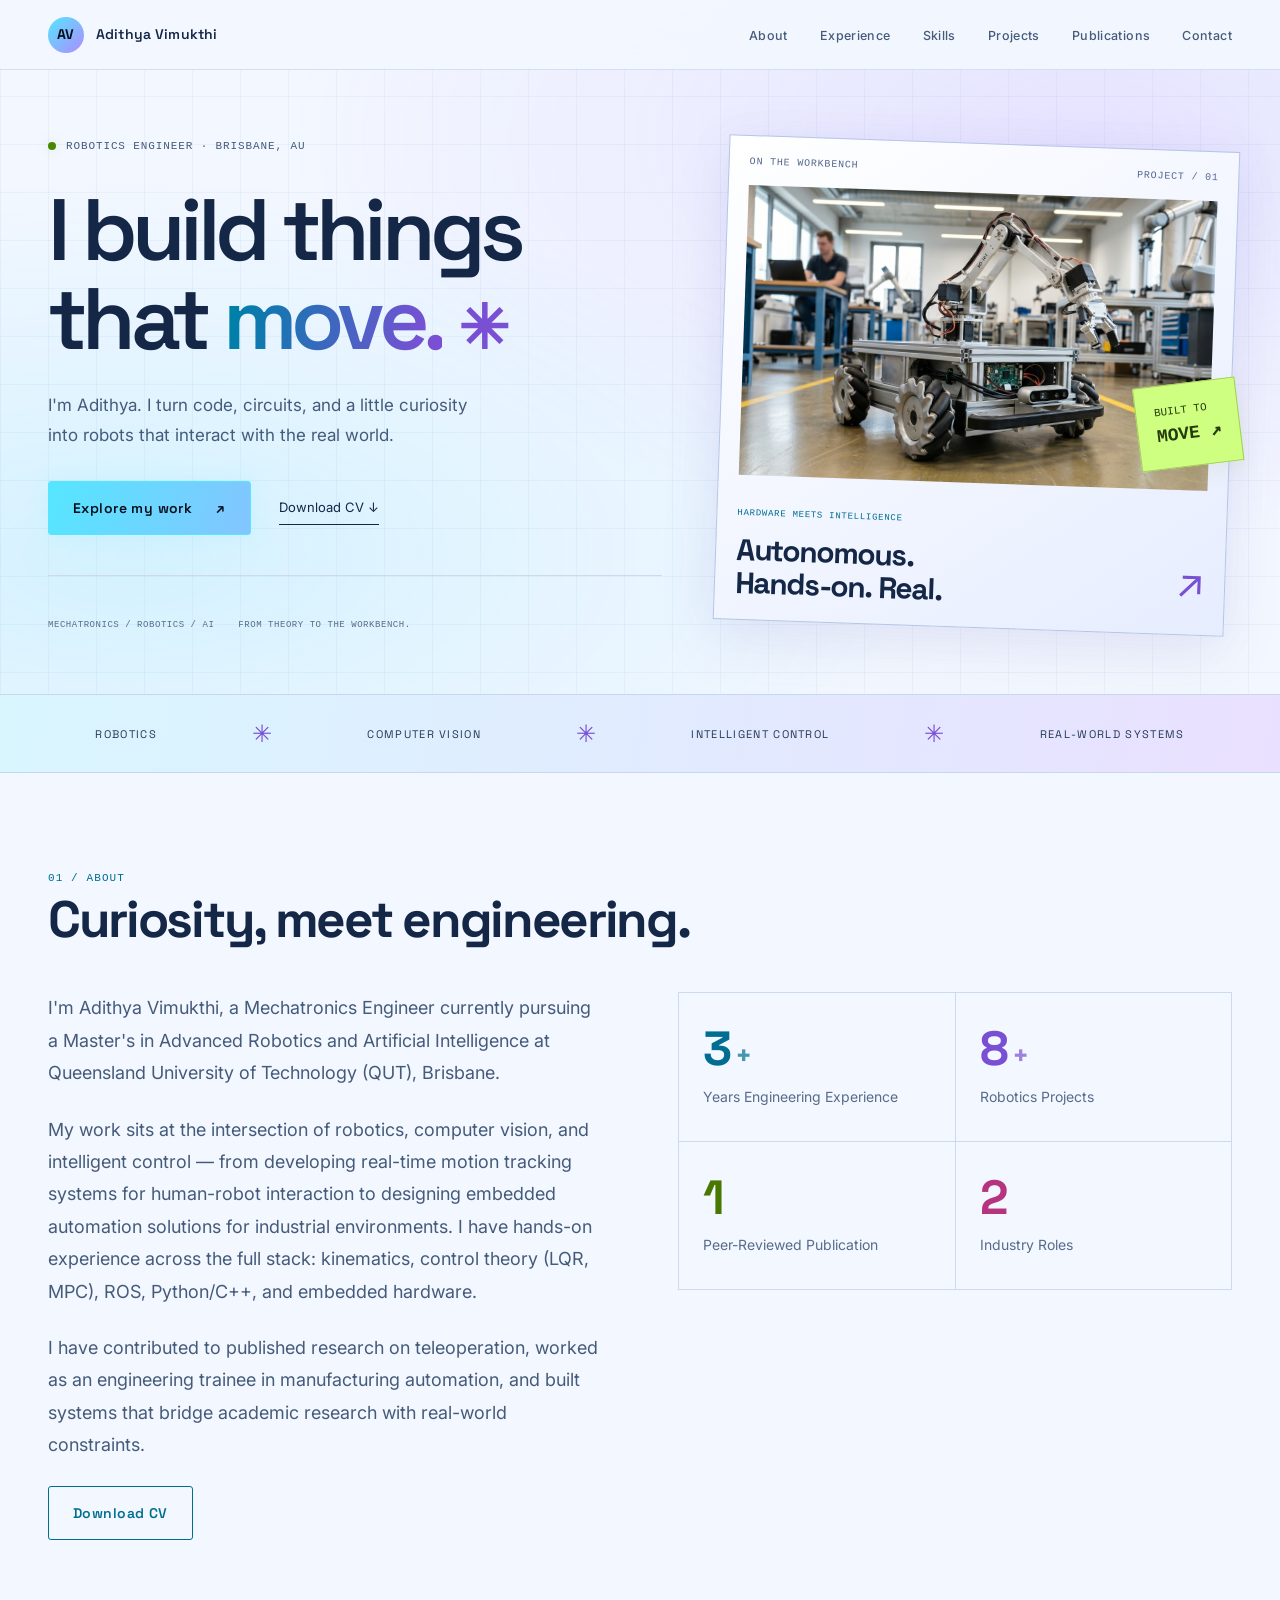
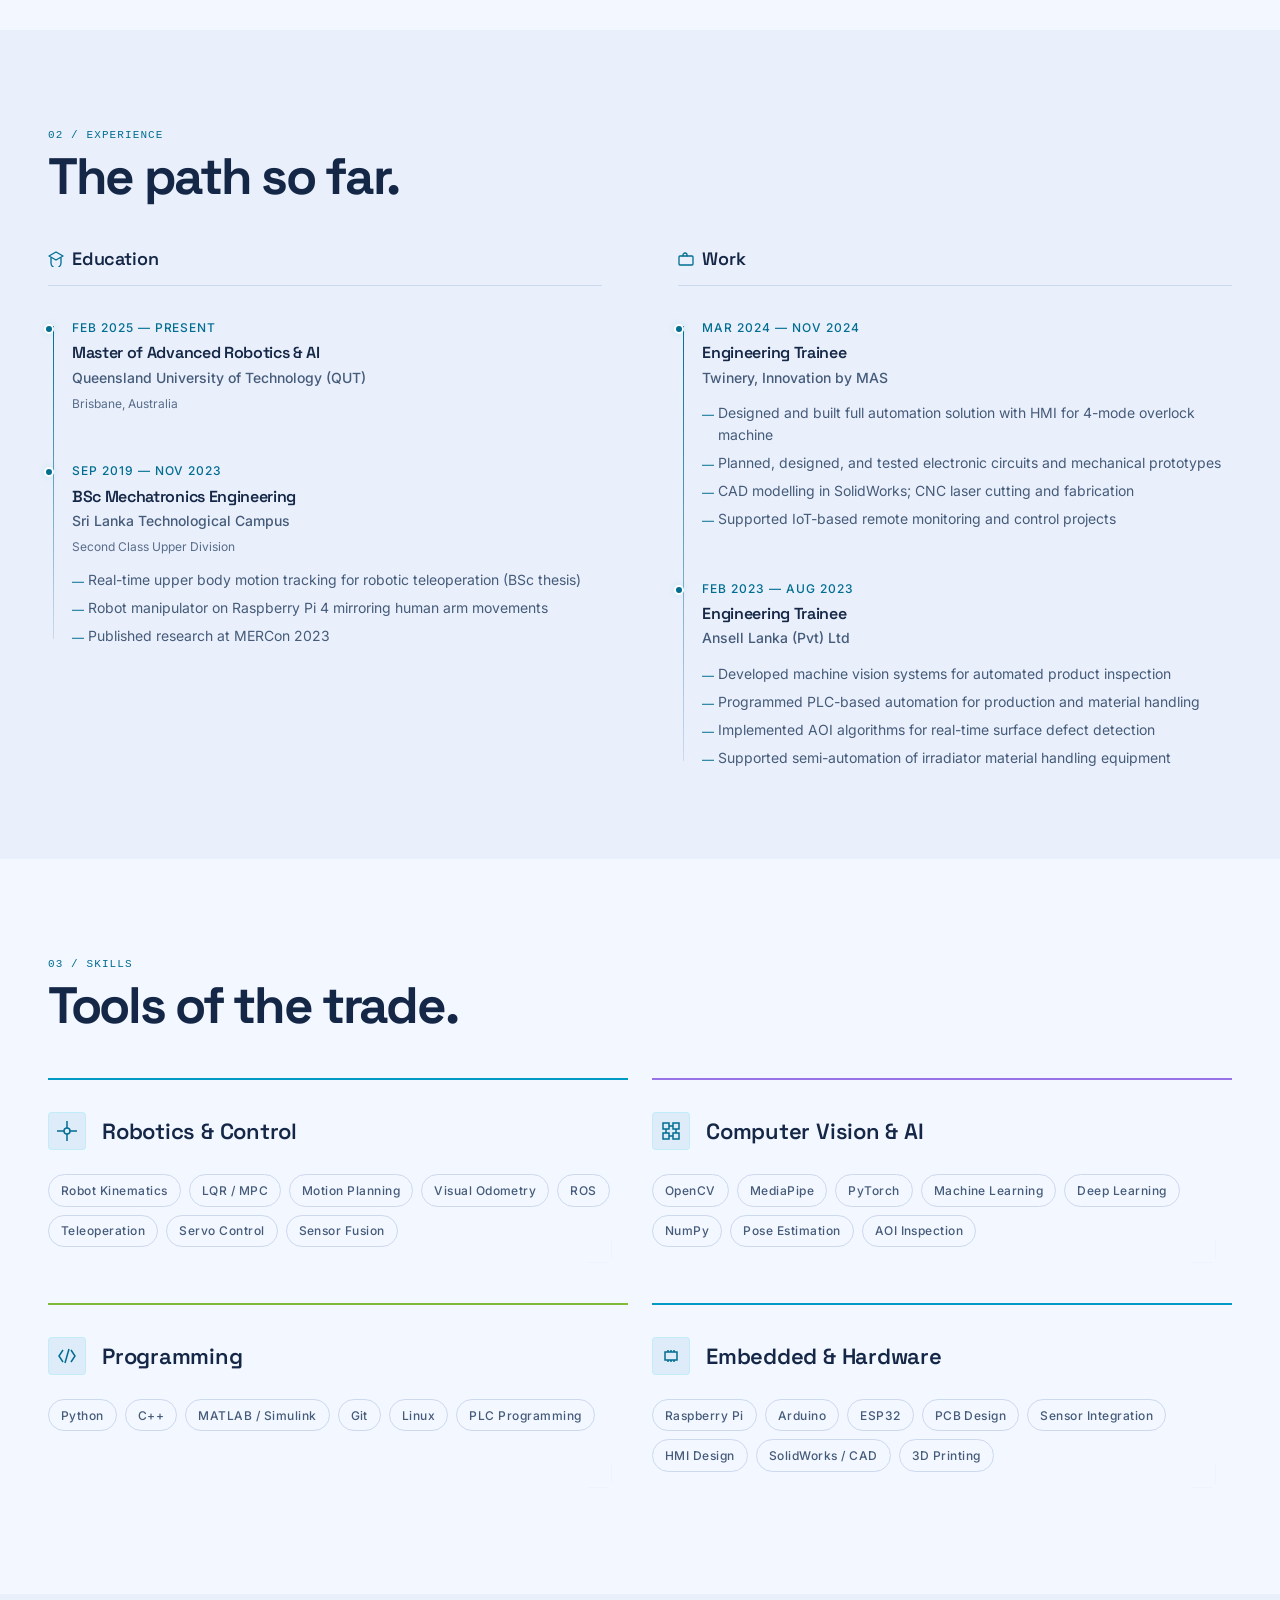
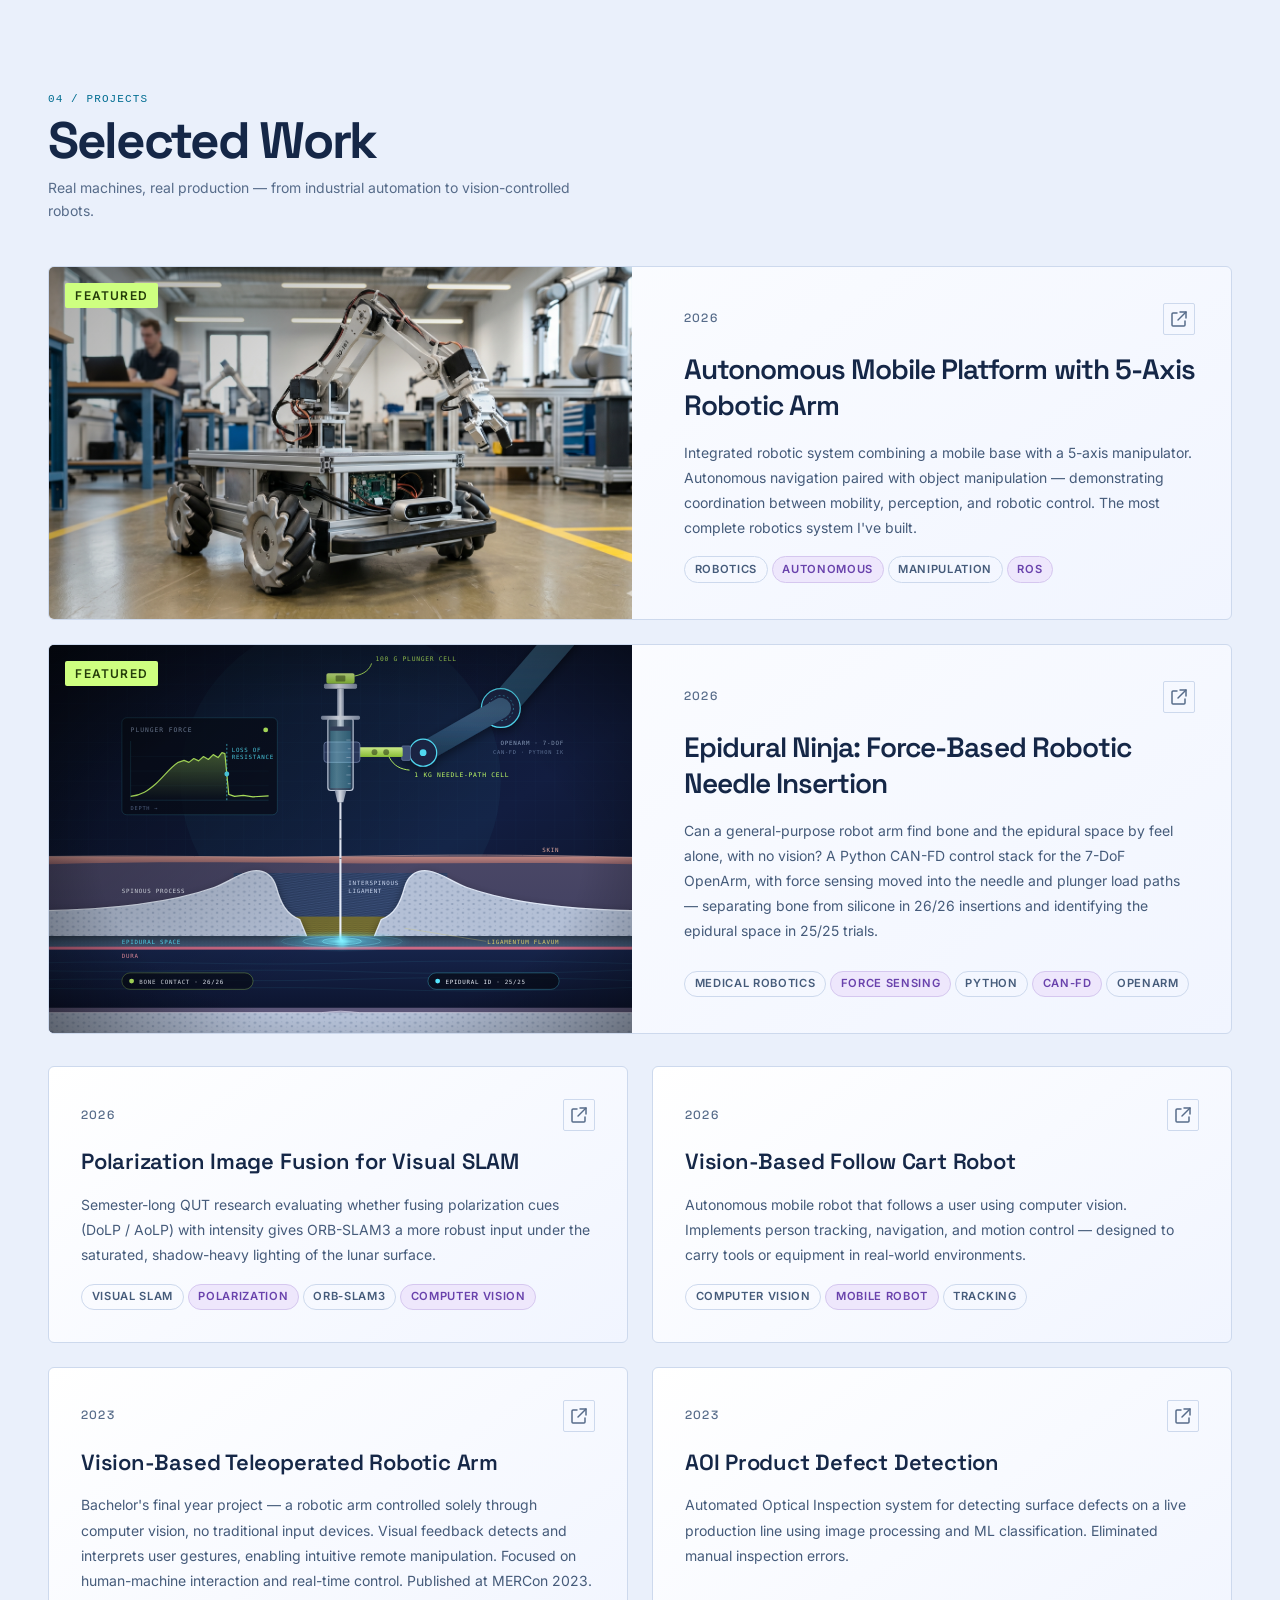
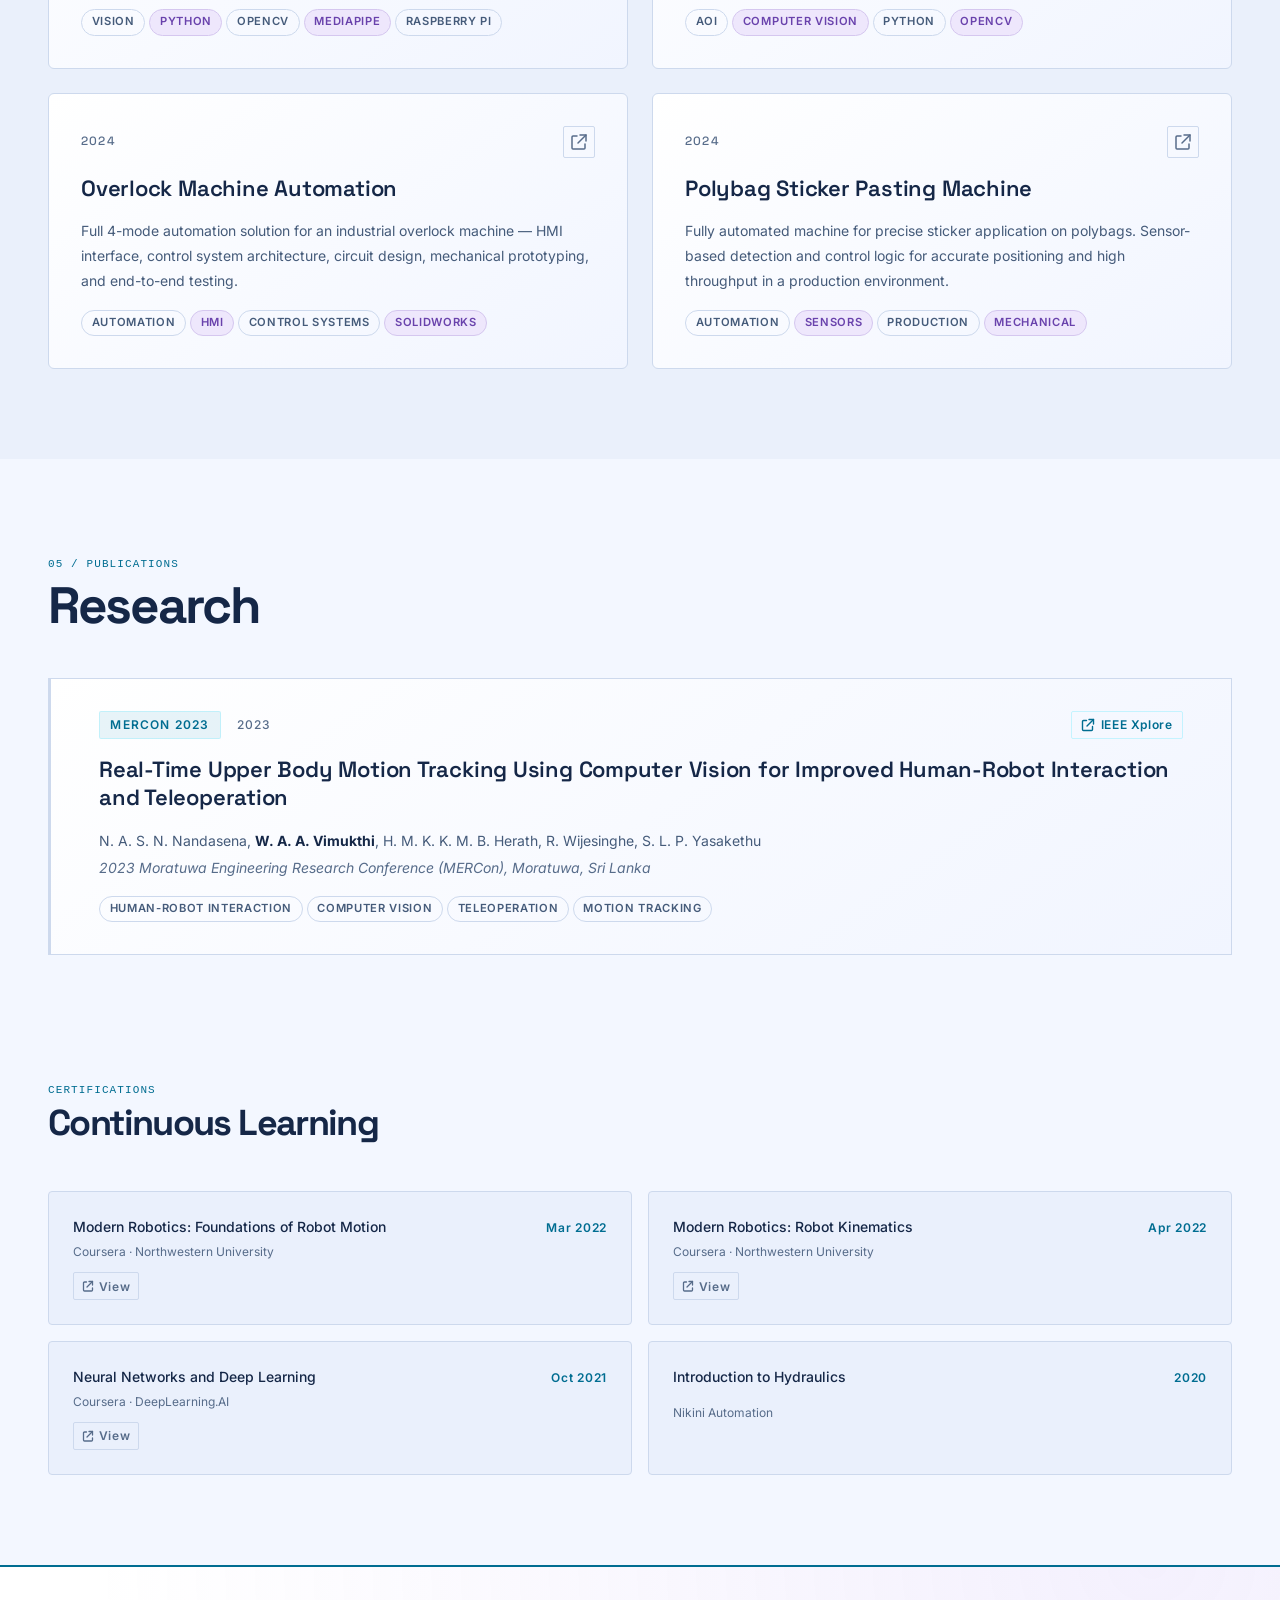
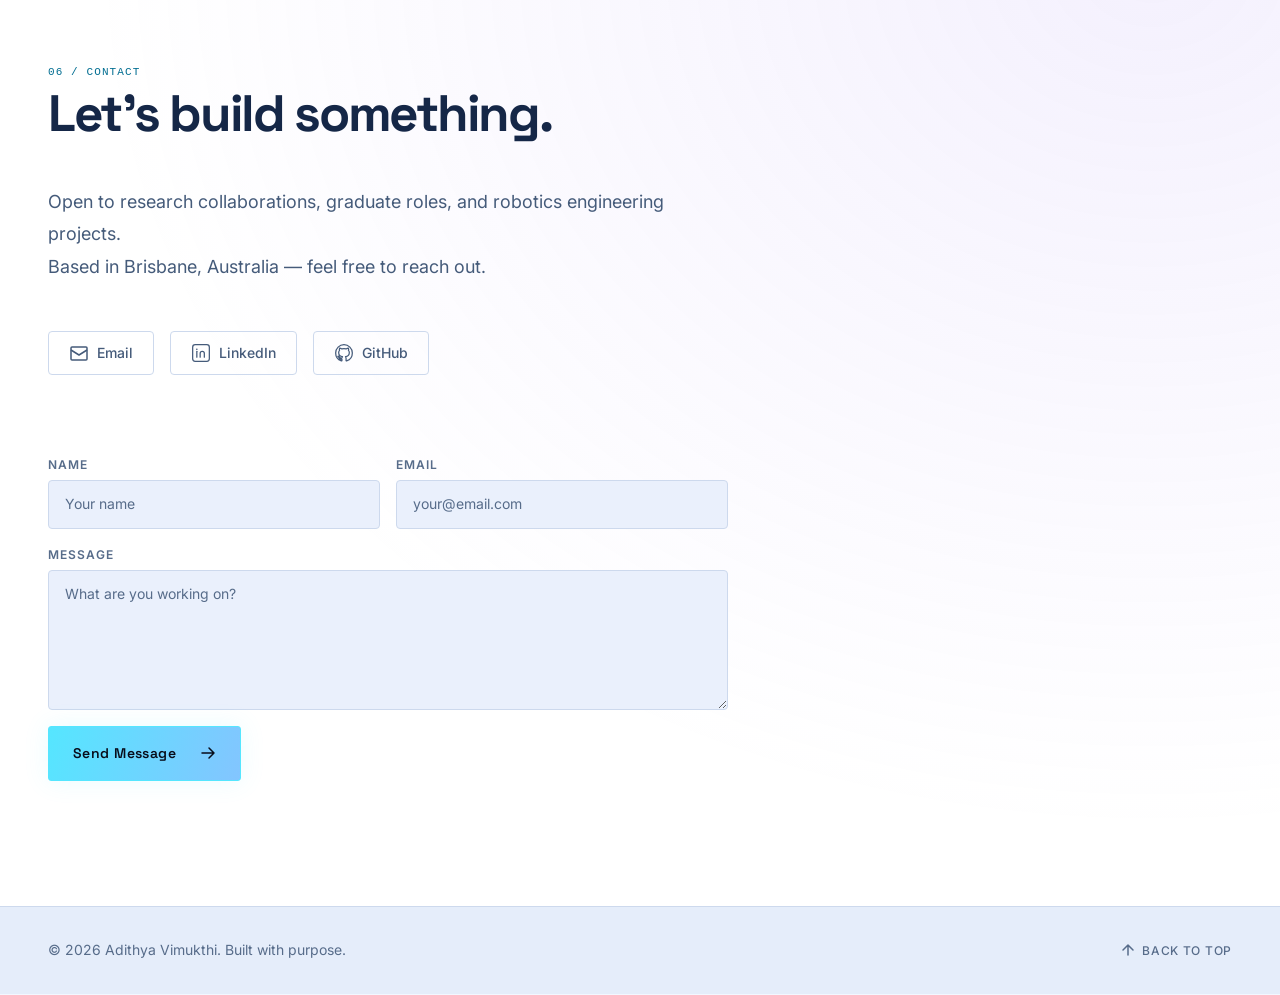
==== commit 8e6ffbe0: "1.2" ====
--- a/index.html
+++ b/index.html
@@ -399,15 +399,14 @@
         <article class="project-card project-card--featured reveal" tabindex="0">
           <div class="project-card__image">
             <span class="project-card__badge">Featured</span>
-            <img src="Images/Teleoperation_Arm.png"
-              alt="Vision-based teleoperated robotic arm controlled via computer vision" class="project-card__img" />
+            <img src="Images/Epidural_Ninja.svg"
+              alt="Schematic of a robot-held syringe with in-line load cells, needle tip in the epidural space"
+              class="project-card__img" />
           </div>
           <div class="project-card__body">
             <div class="project-card__top">
-              <span class="project-card__year">2023</span>
-              <a href="Projects/Real-Time_Upper_Body_Motion_Tracking_Using_Computer_Vision_for_Improved_Human-Robot_Interaction_and_Teleoperation.pdf"
-                class="project-card__link-icon" aria-label="Open project paper PDF" target="_blank"
-                rel="noopener noreferrer">
+              <span class="project-card__year">2026</span>
+              <a href="epidural.html" class="project-card__link-icon" aria-label="View Epidural Ninja project details">
                 <svg width="18" height="18" viewBox="0 0 18 18" fill="none" aria-hidden="true">
                   <path d="M7 3H3a1 1 0 00-1 1v11a1 1 0 001 1h11a1 1 0 001-1v-4" stroke="currentColor"
                     stroke-width="1.5" stroke-linecap="round" />
@@ -417,21 +416,20 @@
                 </svg>
               </a>
             </div>
-            <h3 class="project-card__title"><a
-                href="Projects/Real-Time_Upper_Body_Motion_Tracking_Using_Computer_Vision_for_Improved_Human-Robot_Interaction_and_Teleoperation.pdf"
-                style="color:inherit;text-decoration:none;" target="_blank" rel="noopener noreferrer">Vision-Based
-                Teleoperated Robotic Arm</a></h3>
+            <h3 class="project-card__title"><a href="epidural.html"
+                style="color:inherit;text-decoration:none;">Epidural Ninja: Force-Based Robotic Needle Insertion</a></h3>
             <p class="project-card__desc">
-              Bachelor's final year project — a robotic arm controlled solely through computer vision, no traditional
-              input devices. Visual feedback detects and interprets user gestures, enabling intuitive remote
-              manipulation. Focused on human-machine interaction and real-time control. Published at MERCon 2023.
+              Can a general-purpose robot arm find bone and the epidural space by feel alone, with no vision? A Python
+              CAN-FD control stack for the 7-DoF OpenArm, with force sensing moved into the needle and plunger load
+              paths — separating bone from silicone in 26/26 insertions and identifying the epidural space in 25/25
+              trials.
             </p>
             <ul class="project-card__tags" role="list" aria-label="Technologies used">
-              <li>Vision</li>
+              <li>Medical Robotics</li>
+              <li>Force Sensing</li>
               <li>Python</li>
-              <li>OpenCV</li>
-              <li>MediaPipe</li>
-              <li>Raspberry Pi</li>
+              <li>CAN-FD</li>
+              <li>OpenArm</li>
             </ul>
           </div>
         </article>
@@ -442,6 +440,35 @@
       <div class="projects__grid projects__grid--4">
 
         <!-- Project 3 -->
+        <article class="project-card reveal" tabindex="0">
+          <div class="project-card__top">
+            <span class="project-card__year">2026</span>
+            <a href="polarization.html" class="project-card__link-icon"
+              aria-label="View Polarization Image Fusion project details">
+              <svg width="18" height="18" viewBox="0 0 18 18" fill="none" aria-hidden="true">
+                <path d="M7 3H3a1 1 0 00-1 1v11a1 1 0 001 1h11a1 1 0 001-1v-4" stroke="currentColor" stroke-width="1.5"
+                  stroke-linecap="round" />
+                <path d="M10 2h6v6" stroke="currentColor" stroke-width="1.5" stroke-linecap="round"
+                  stroke-linejoin="round" />
+                <line x1="16" y1="2" x2="8" y2="10" stroke="currentColor" stroke-width="1.5" stroke-linecap="round" />
+              </svg>
+            </a>
+          </div>
+          <h3 class="project-card__title"><a href="polarization.html"
+              style="color:inherit;text-decoration:none;">Polarization Image Fusion for Visual SLAM</a></h3>
+          <p class="project-card__desc">
+            Semester-long QUT research evaluating whether fusing polarization cues (DoLP / AoLP) with intensity gives
+            ORB-SLAM3 a more robust input under the saturated, shadow-heavy lighting of the lunar surface.
+          </p>
+          <ul class="project-card__tags" role="list" aria-label="Technologies used">
+            <li>Visual SLAM</li>
+            <li>Polarization</li>
+            <li>ORB-SLAM3</li>
+            <li>Computer Vision</li>
+          </ul>
+        </article>
+
+        <!-- Project 4 -->
         <article class="project-card reveal" tabindex="0">
           <div class="project-card__top">
             <span class="project-card__year">2026</span>
@@ -468,7 +495,41 @@
           </ul>
         </article>
 
-        <!-- Project 4 -->
+        <!-- Project 5 -->
+        <article class="project-card reveal" tabindex="0">
+          <div class="project-card__top">
+            <span class="project-card__year">2023</span>
+            <a href="Projects/Real-Time_Upper_Body_Motion_Tracking_Using_Computer_Vision_for_Improved_Human-Robot_Interaction_and_Teleoperation.pdf"
+              class="project-card__link-icon" aria-label="Open project paper PDF" target="_blank"
+              rel="noopener noreferrer">
+              <svg width="18" height="18" viewBox="0 0 18 18" fill="none" aria-hidden="true">
+                <path d="M7 3H3a1 1 0 00-1 1v11a1 1 0 001 1h11a1 1 0 001-1v-4" stroke="currentColor" stroke-width="1.5"
+                  stroke-linecap="round" />
+                <path d="M10 2h6v6" stroke="currentColor" stroke-width="1.5" stroke-linecap="round"
+                  stroke-linejoin="round" />
+                <line x1="16" y1="2" x2="8" y2="10" stroke="currentColor" stroke-width="1.5" stroke-linecap="round" />
+              </svg>
+            </a>
+          </div>
+          <h3 class="project-card__title"><a
+              href="Projects/Real-Time_Upper_Body_Motion_Tracking_Using_Computer_Vision_for_Improved_Human-Robot_Interaction_and_Teleoperation.pdf"
+              style="color:inherit;text-decoration:none;" target="_blank" rel="noopener noreferrer">Vision-Based
+              Teleoperated Robotic Arm</a></h3>
+          <p class="project-card__desc">
+            Bachelor's final year project — a robotic arm controlled solely through computer vision, no traditional
+            input devices. Visual feedback detects and interprets user gestures, enabling intuitive remote
+            manipulation. Focused on human-machine interaction and real-time control. Published at MERCon 2023.
+          </p>
+          <ul class="project-card__tags" role="list" aria-label="Technologies used">
+            <li>Vision</li>
+            <li>Python</li>
+            <li>OpenCV</li>
+            <li>MediaPipe</li>
+            <li>Raspberry Pi</li>
+          </ul>
+        </article>
+
+        <!-- Project 6 -->
         <article class="project-card reveal" tabindex="0">
           <div class="project-card__top">
             <span class="project-card__year">2023</span>
@@ -496,7 +557,7 @@
           </ul>
         </article>
 
-        <!-- Project 5 -->
+        <!-- Project 7 -->
         <article class="project-card reveal" tabindex="0">
           <div class="project-card__top">
             <span class="project-card__year">2024</span>
@@ -524,7 +585,7 @@
           </ul>
         </article>
 
-        <!-- Project 6 -->
+        <!-- Project 8 -->
         <article class="project-card reveal" tabindex="0">
           <div class="project-card__top">
             <span class="project-card__year">2024</span>
--- a/style.css
+++ b/style.css
@@ -1922,3 +1922,7 @@
 .contact { background: radial-gradient(ellipse at 90% 0%,#b29af524,transparent 65%),var(--bg-surface); }
 .footer { background: #e5edfa; }
 ::selection { background: #d8c9ff; color: #152747; }
+
+/* Accessible feedback on light form surfaces. */
+.form-status--success { color: #24713b; }
+.form-status--error, .field-error { color: #b42338; }
